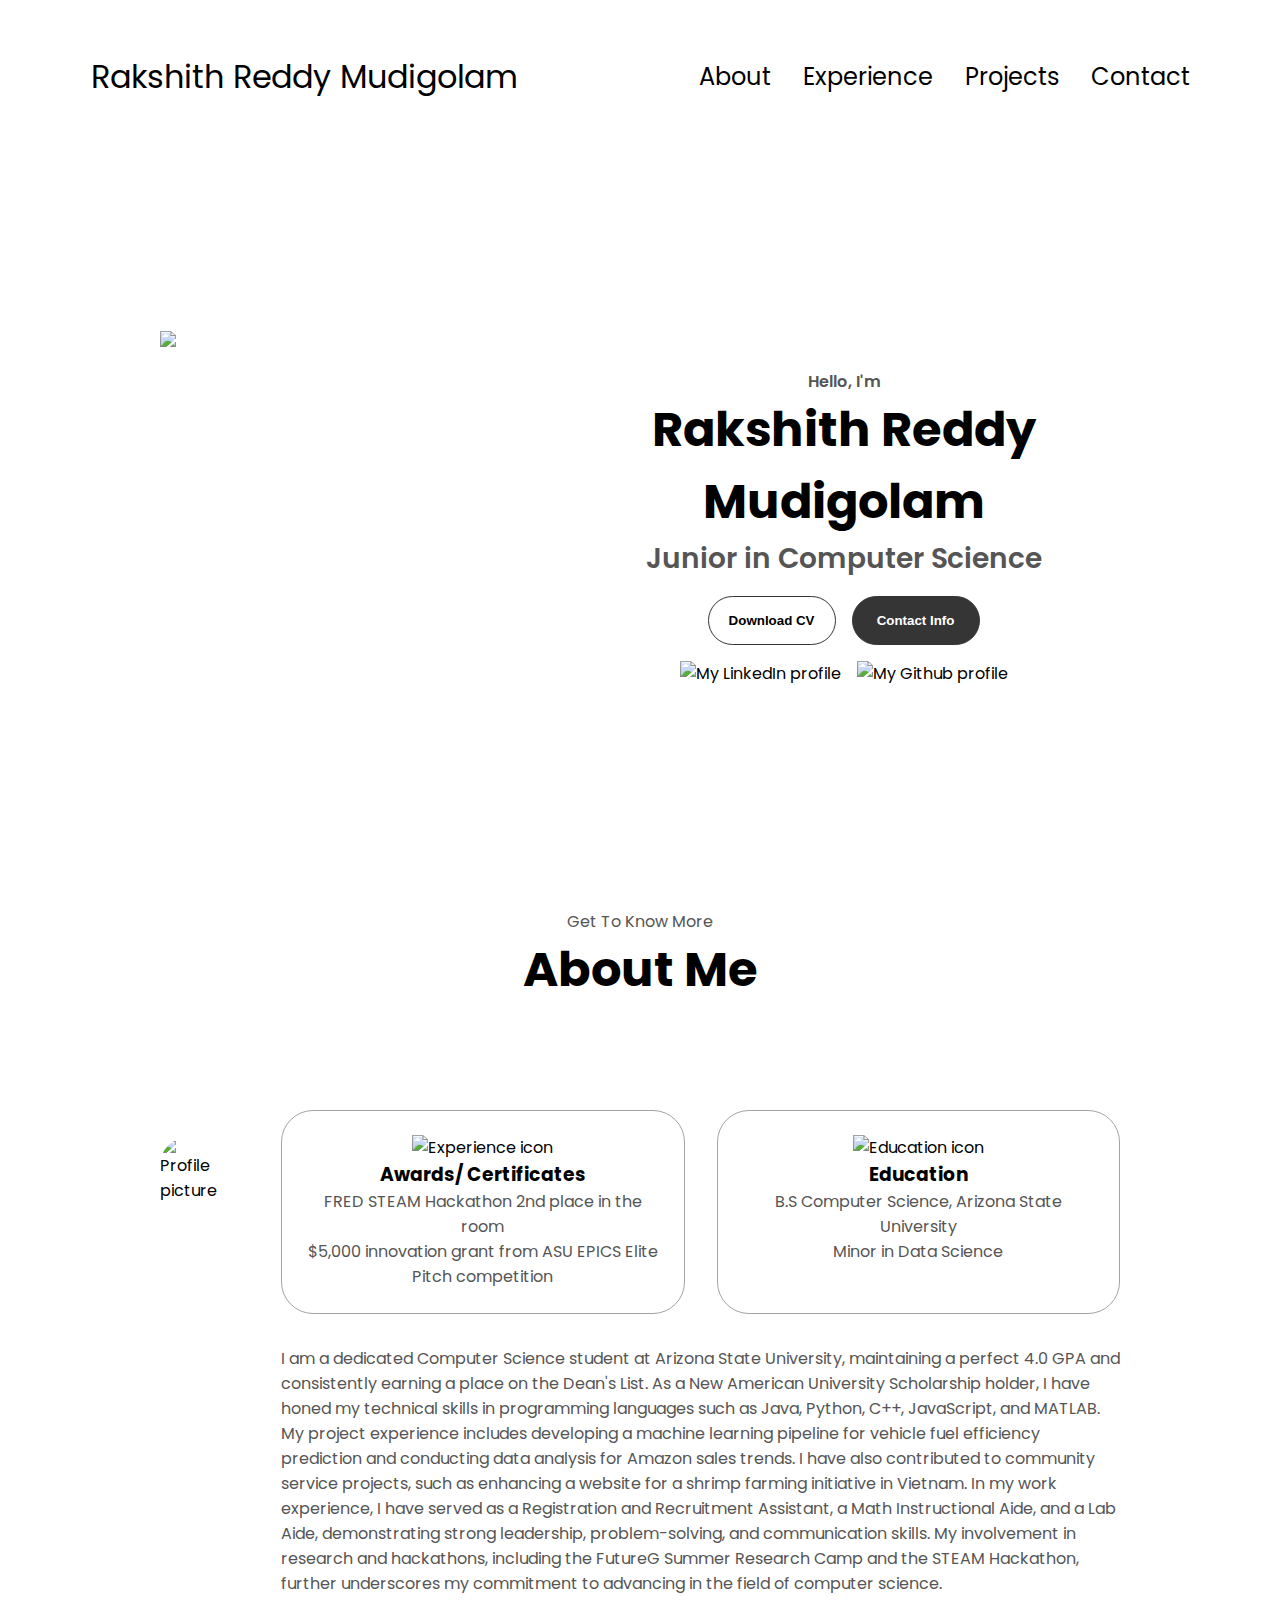
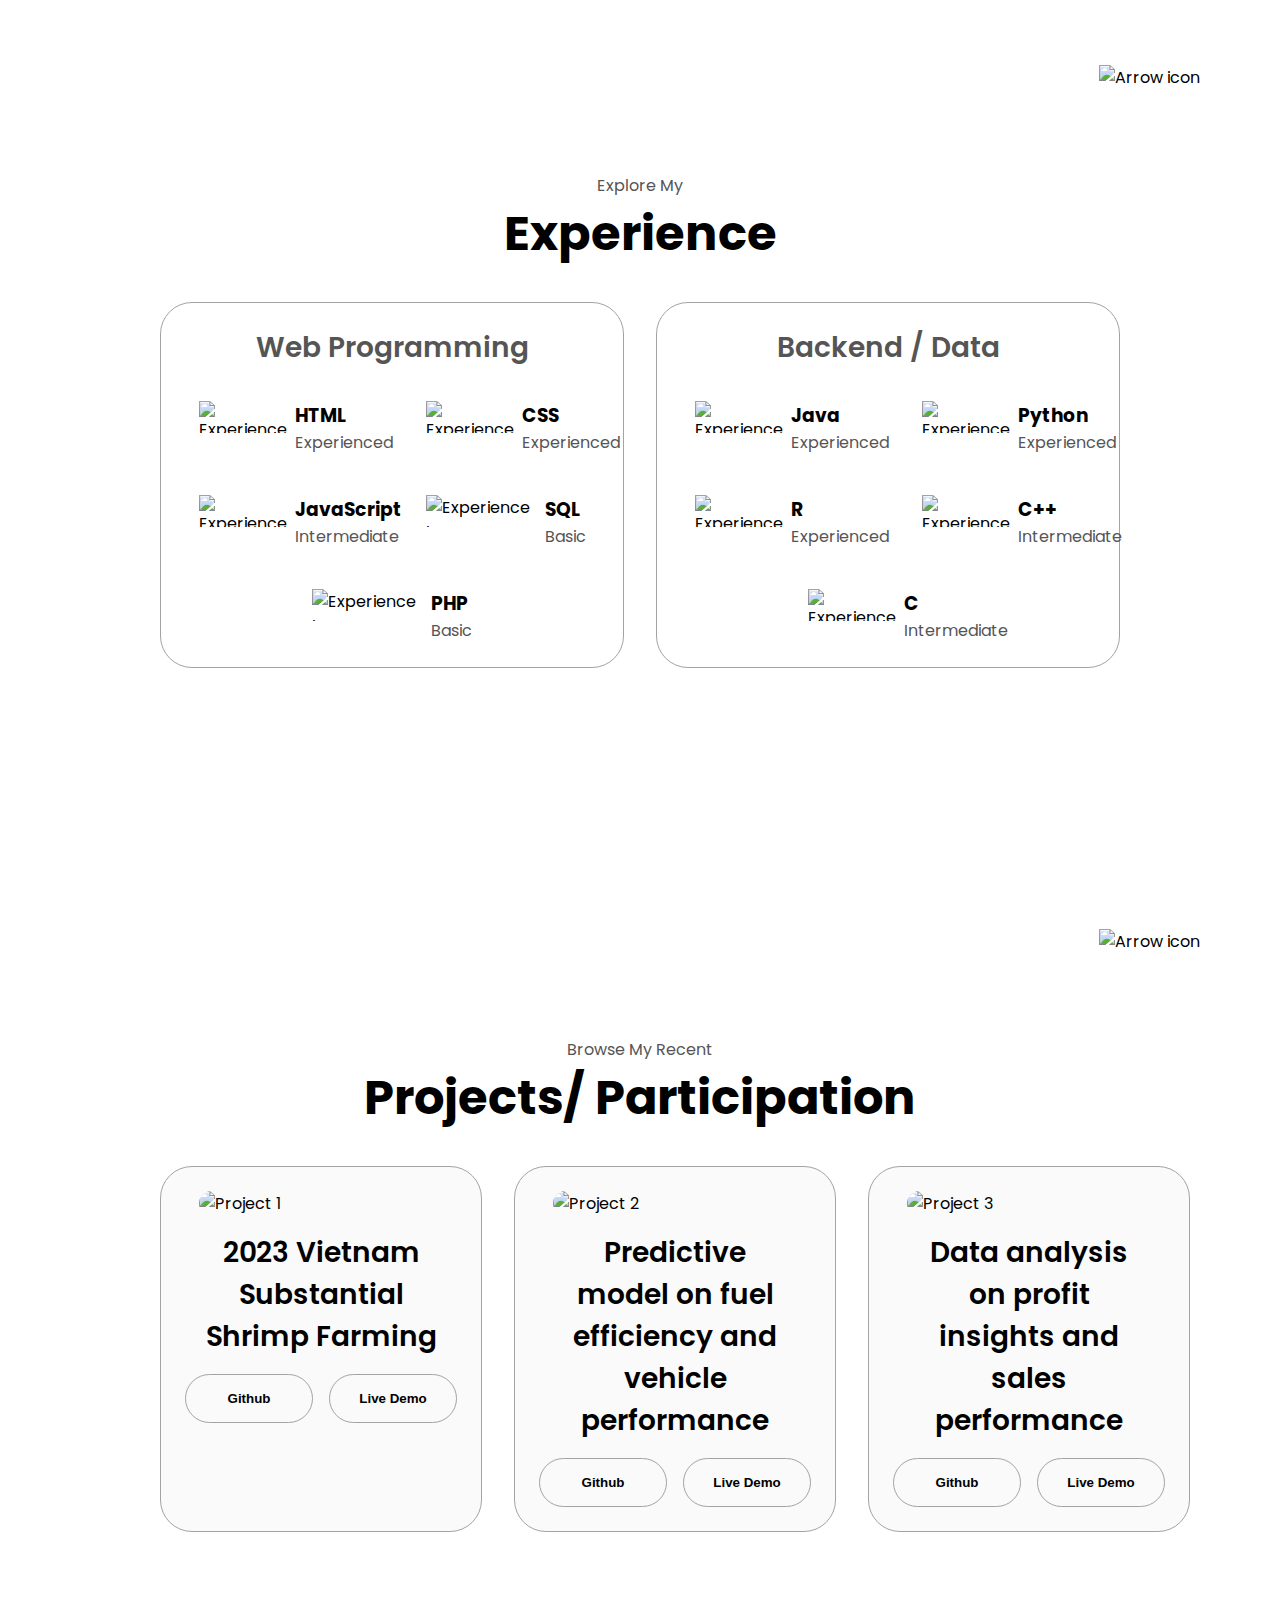
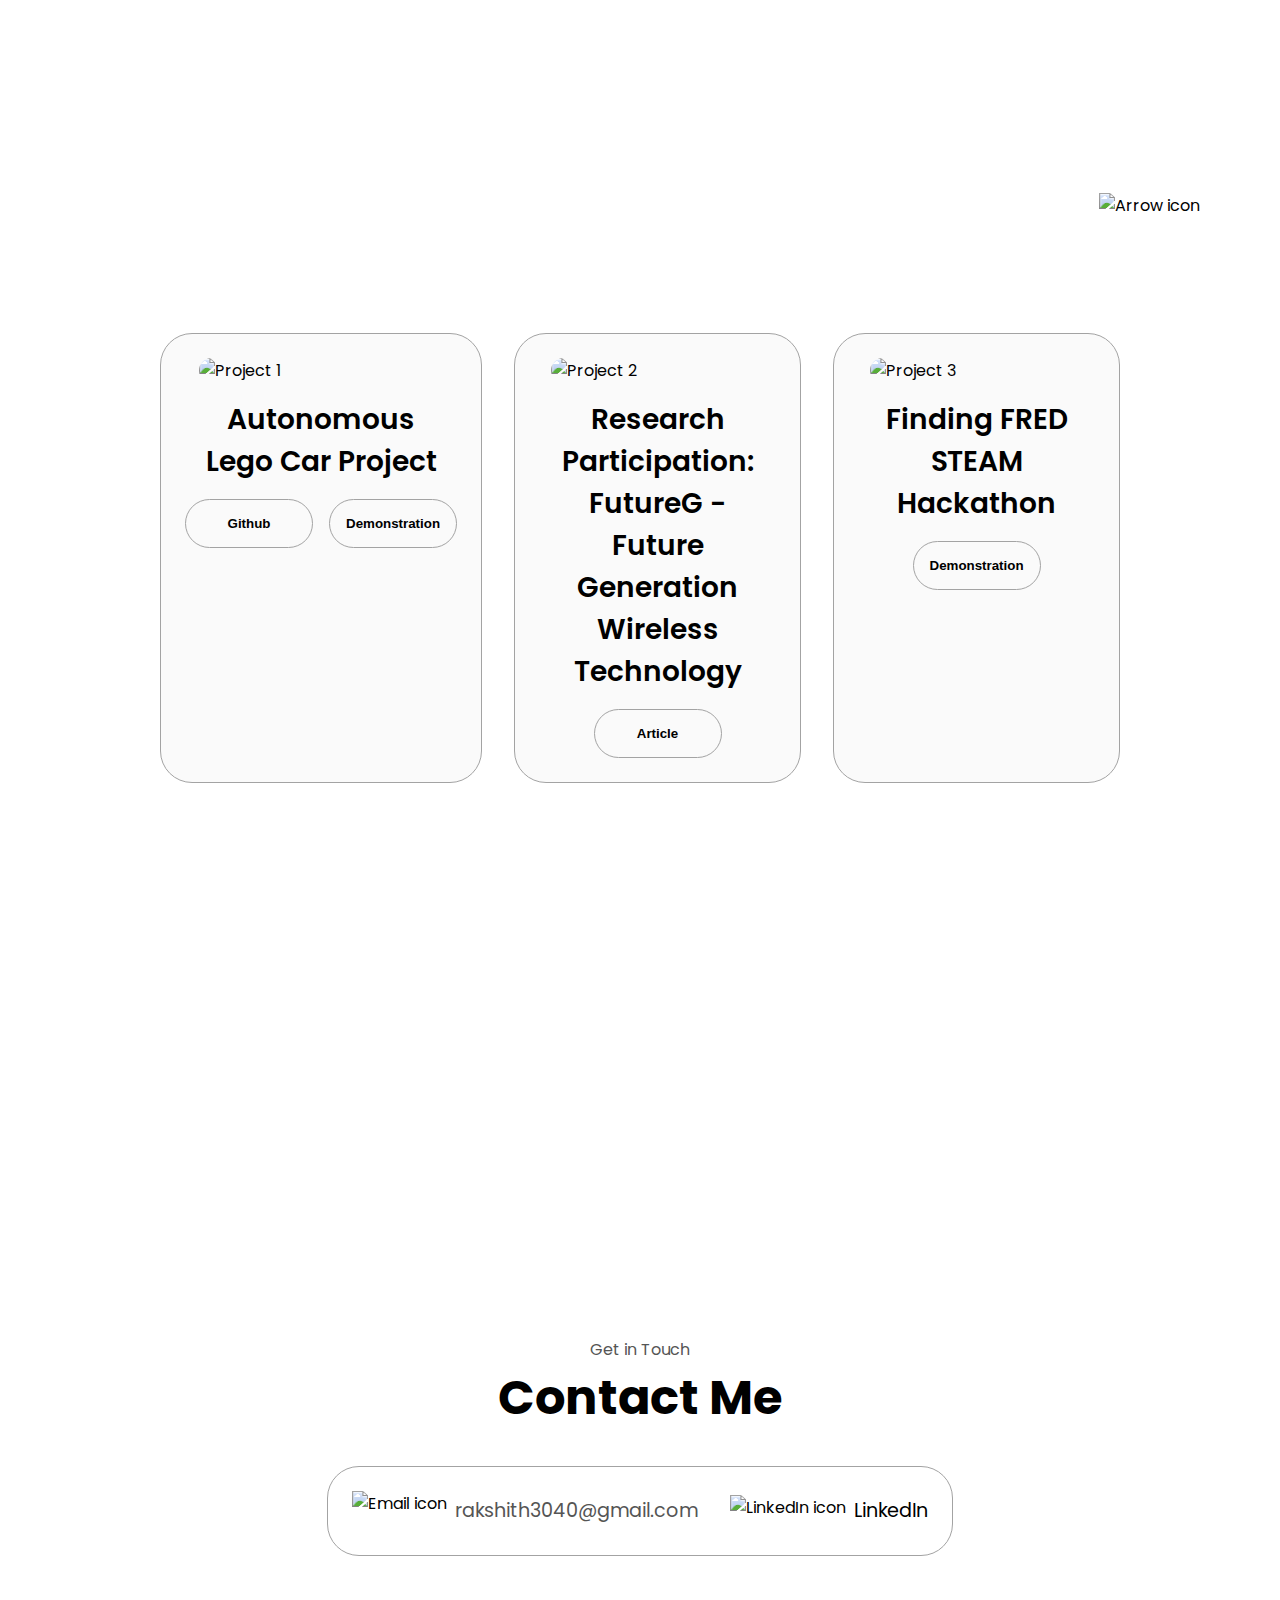
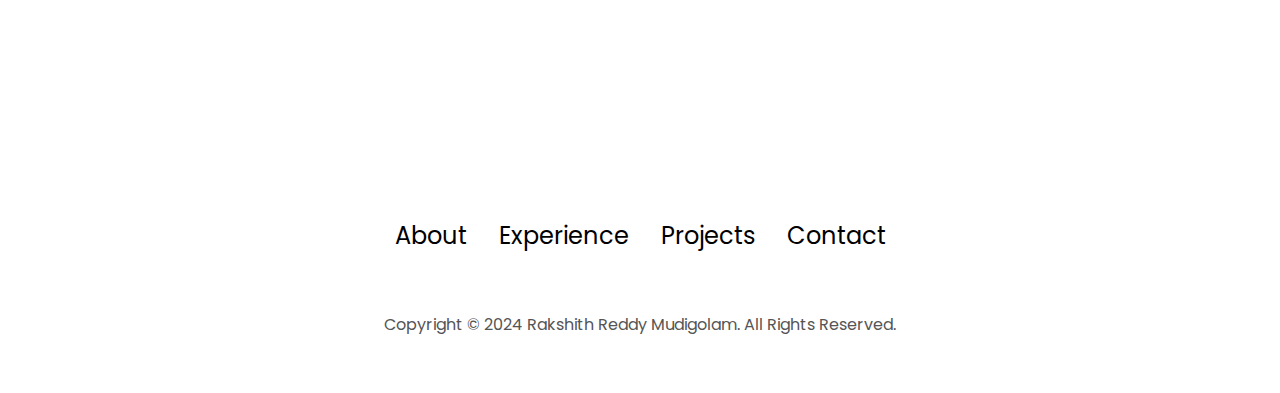
==== index.html @ f4ebd8b6 "in the room" ====
<!DOCTYPE html>
<html lang="en">
  <head>
    <meta charset="UTF-8" />
    <link rel="shortcut icon" type="x-icon" href="./assets/r3.webp">
    <meta http-equiv="X-UA-Compatible" content="IE=edge" />
    <meta name="viewport" content="width=device-width, initial-scale=1.0" />
    <title>I'm Rakshith</title>
    <link rel="stylesheet" href="style.css" />
    <link rel="stylesheet" href="mediaqueries.css" />
  </head>
  <body>
    <nav id="desktop-nav">
      <div class="logo">Rakshith Reddy Mudigolam</div>
      <div>
        <ul class="nav-links">
          <li><a href="#about">About</a></li>
          <li><a href="#experience">Experience</a></li>
          <li><a href="#projects">Projects</a></li>
          <li><a href="#contact">Contact</a></li>
        </ul>
      </div>
    </nav>
    <nav id="hamburger-nav">
      <div class="logo">Rakshith Reddy Mudigolam</div>
      <div class="hamburger-menu">
        <div class="hamburger-icon" onclick="toggleMenu()">
          <span></span>
          <span></span>
          <span></span>
        </div>
        <div class="menu-links">
          <li><a href="#about" onclick="toggleMenu()">About</a></li>
          <li><a href="#experience" onclick="toggleMenu()">Experience</a></li>
          <li><a href="#projects" onclick="toggleMenu()">Projects</a></li>
          <li><a href="#contact" onclick="toggleMenu()">Contact</a></li>
        </div>
      </div>
    </nav>
    <section id="profile">
      <div class="section__pic-container">
        <img src="./assets/p1.png"/>
      </div>
      <div class="section__text">
        <p class="section__text__p1">Hello, I'm</p>
        <h1 class="title">Rakshith Reddy Mudigolam</h1>
        <p class="section__text__p2">Junior in Computer Science</p>
        <div class="btn-container">
          <button
            class="btn btn-color-2"
            onclick="window.open('./assets/resume.pdf')"
          >
            Download CV
          </button>
          <button class="btn btn-color-1" onclick="location.href='./#contact'">
            Contact Info
          </button>
        </div>
        <div id="socials-container">
          <img
            src="./assets/linkedin.png"
            alt="My LinkedIn profile"
            class="icon"
            onclick="window.open('https://www.linkedin.com/in/reddy3/')"
          />
          <img
            src="./assets/github.png"
            alt="My Github profile"
            class="icon"
            onclick="window.open('https://github.com/rakshith0304')"
          />
        </div>
      </div>
    </section>
    <section id="about">
      <p class="section__text__p1">Get To Know More</p>
      <h1 class="title">About Me</h1>
      <div class="section-container">
        <div class="section__pic-container">
          <img
            src="./assets/image.jpg"
            alt="Profile picture"
            class="about-pic"
          />
        </div>
        <div class="about-details-container">
          <div class="about-containers">
            <div class="details-container">
              <img
                src="./assets/experience.png"
                alt="Experience icon"
                class="icon"
              />
              <h3>Awards/ Certificates</h3>
              <p>FRED STEAM Hackathon 2nd place in the room <br />$5,000 innovation grant from ASU EPICS Elite Pitch competition</p>
            </div>
            <div class="details-container">
              <img
                src="./assets/education.png"
                alt="Education icon"
                class="icon"
              />
              <h3>Education</h3>
              <p>B.S Computer Science, Arizona State University<br />Minor in Data Science</p>
            </div>
          </div>
          <div class="text-container">
            <p>
              I am a dedicated Computer Science student at Arizona State University, maintaining a perfect 4.0 GPA and consistently earning a place on the Dean's List. As a New American University Scholarship holder, I have honed my technical skills in programming languages such as Java, Python, C++, JavaScript, and MATLAB. My project experience includes developing a machine learning pipeline for vehicle fuel efficiency prediction and conducting data analysis for Amazon sales trends. I have also contributed to community service projects, such as enhancing a website for a shrimp farming initiative in Vietnam. In my work experience, I have served as a Registration and Recruitment Assistant, a Math Instructional Aide, and a Lab Aide, demonstrating strong leadership, problem-solving, and communication skills. My involvement in research and hackathons, including the FutureG Summer Research Camp and the STEAM Hackathon, further underscores my commitment to advancing in the field of computer science.
            </p>
          </div>
        </div>
      </div>
      <img
        src="./assets/arrow.png"
        alt="Arrow icon"
        class="icon arrow"
        onclick="location.href='./#experience'"
      />
    </section>
    <section id="experience">
      <p class="section__text__p1">Explore My</p>
      <h1 class="title">Experience</h1>
      <div class="experience-details-container">
        <div class="about-containers">
          <div class="details-container">
            <h2 class="experience-sub-title">Web Programming</h2>
            <div class="article-container">
              <article>
                <img
                  src="./assets/checkmark.png"
                  alt="Experience icon"
                  class="icon"
                />
                <div>
                  <h3>HTML</h3>
                  <p>Experienced</p>
                </div>
              </article>
              <article>
                <img
                  src="./assets/checkmark.png"
                  alt="Experience icon"
                  class="icon"
                />
                <div>
                  <h3>CSS</h3>
                  <p>Experienced</p>
                </div>
              </article>
              <article>
                <img
                  src="./assets/checkmark.png"
                  alt="Experience icon"
                  class="icon"
                />
                <div>
                  <h3>JavaScript</h3>
                  <p>Intermediate</p>
                </div>
              </article>
              <article>
                <img
                  src="./assets/checkmark.png"
                  alt="Experience icon"
                  class="icon"
                />
                <div>
                  <h3>SQL</h3>
                  <p>Basic</p>
                </div>
              </article>
              <article>
                <img
                  src="./assets/checkmark.png"
                  alt="Experience icon"
                  class="icon"
                />
                <div>
                  <h3>PHP</h3>
                  <p>Basic</p>
                </div>
              </article>
              
            </div>
          </div>
          <div class="details-container">
            <h2 class="experience-sub-title">Backend / Data</h2>
            <div class="article-container">
              <article>
                <img
                  src="./assets/checkmark.png"
                  alt="Experience icon"
                  class="icon"
                />
                <div>
                  <h3>Java</h3>
                  <p>Experienced</p>
                </div>
              </article>
              <article>
                <img
                  src="./assets/checkmark.png"
                  alt="Experience icon"
                  class="icon"
                />
                <div>
                  <h3>Python</h3>
                  <p>Experienced</p>
                </div>
              </article>
              <article>
                <img
                  src="./assets/checkmark.png"
                  alt="Experience icon"
                  class="icon"
                />
                <div>
                  <h3>R</h3>
                  <p>Experienced</p>
                </div>
              </article>
              <article>
                <img
                  src="./assets/checkmark.png"
                  alt="Experience icon"
                  class="icon"
                />
                <div>
                  <h3>C++</h3>
                  <p>Intermediate</p>
                </div>
              </article>
              <article>
                <img
                  src="./assets/checkmark.png"
                  alt="Experience icon"
                  class="icon"
                />
                <div>
                  <h3>C</h3>
                  <p>Intermediate</p>
                </div>
              </article>
              
              
            </div>
          </div>
        </div>
      </div>
      <img
        src="./assets/arrow.png"
        alt="Arrow icon"
        class="icon arrow"
        onclick="location.href='./#projects'"
      />
    </section>
    <section id="projects">
      <p class="section__text__p1">Browse My Recent</p>
      <h1 class="title">Projects/ Participation</h1>
      <div class="experience-details-container">
        <div class="about-containers">
          <div class="details-container color-container">
            <div class="article-container">
              <img
                src="./assets/shrimp.jpg"
                alt="Project 1"
                class="project-img"
              />
            </div>
            <h2 class="experience-sub-title project-title">2023 Vietnam Substantial Shrimp Farming</h2>
            <div class="btn-container">
              <button
                class="btn btn-color-2 project-btn"
                onclick="window.open('https://github.com/rakshith0304/Shrimp-Farming-Team-2023')"
              >
                Github
              </button>
              <button
                class="btn btn-color-2 project-btn"
                onclick="window.open('https://asu-vietnam-shrimp-farming-epics-.glitch.me/')"
              >
                Live Demo
              </button>
            </div>
          </div>
          <div class="details-container color-container">
            <div class="article-container">
              <img
                src="./assets/dat2.png"
                alt="Project 2"
                class="project-img"
              />
            </div>
            <h2 class="experience-sub-title project-title">Predictive model on fuel efficiency and vehicle performance</h2>
            <div class="btn-container">
              <button
                class="btn btn-color-2 project-btn"
                onclick="window.open('https://github.com/rakshith0304/predictive-model-on-fuel_efficiency_and_vehicle_performance')"
              >
                Github
              </button>
              <button
                class="btn btn-color-2 project-btn"
                onclick="window.open('./assets/datp2.pdf')"
              >
                Live Demo
              </button>
            </div>
          </div>
          <div class="details-container color-container">
            <div class="article-container">
              <img
                src="./assets/dat1.png"
                alt="Project 3"
                class="project-img"
              />
            </div>
            <h2 class="experience-sub-title project-title">Data analysis on profit insights and sales performance</h2>
            <div class="btn-container">
              <button
                class="btn btn-color-2 project-btn"
                onclick="window.open('https://github.com/rakshith0304/Data-analysis-on-profit_insights_and_sales_performance')"
              >
                Github
              </button>
              <button
                class="btn btn-color-2 project-btn"
                onclick="window.open('./assets/datp1.html')"
              >
                Live Demo
              </button>
            </div>
          </div>
        </div>
      </div>
      <img
        src="./assets/arrow.png"
        alt="Arrow icon"
        class="icon arrow"
        
      />
    </section>
    <section id="projects">
      
      <div class="experience-details-container">
        <div class="about-containers">
          <div class="details-container color-container">
            <div class="article-container">
              <img
                src="./assets/our robi.png"
                alt="Project 1"
                class="project-img"
              />
            </div>
            <h2 class="experience-sub-title project-title">Autonomous Lego Car Project</h2>
            <div class="btn-container">
              <button
                class="btn btn-color-2 project-btn"
                onclick="window.open('https://github.com/rakshith0304/Autonomous-Lego-Car-Project')"
              >
                Github
              </button>
              <button
                class="btn btn-color-2 project-btn"
                onclick="window.open('https://www.youtube.com/watch?v=BWAP3AxwybM&ab_channel=TulluruMukesh')"
              >
                Demonstration
              </button>
            </div>
          </div>
          <div class="details-container color-container">
            <div class="article-container">
              <img
                src="./assets/May-10-1-1920x1080-1.jpg"
                alt="Project 2"
                class="project-img"
              />
            </div>
            <h2 class="experience-sub-title project-title">Research Participation: FutureG - Future Generation Wireless Technology
            </h2>
            <div class="btn-container">
              <button
                class="btn btn-color-2 project-btn"
                onclick="window.open('https://fullcircle.asu.edu/students/educating-future-technology-engineers/')"
              >
                Article
              </button>
            </div>
          </div>
          <div class="details-container color-container">
            <div class="article-container">
              <img
                src="./assets/hack1.jpg"
                alt="Project 3"
                class="project-img"
              />
            </div>
            <h2 class="experience-sub-title project-title">Finding FRED STEAM Hackathon
            </h2>
            <div class="btn-container">
              <button
                class="btn btn-color-2 project-btn"
                onclick="window.open('https://drive.google.com/file/d/1Ia5OGGr8sz1V3ZYsfkhhI1_s8VN_OOn9/view')"
              >
              Demonstration
              </button>
            </div>
          </div>
        </div>
      </div>
      
    </section>
    <section id="contact">
      <p class="section__text__p1">Get in Touch</p>
      <h1 class="title">Contact Me</h1>
      <div class="contact-info-upper-container">
        <div class="contact-info-container">
          <img
            src="./assets/email.png"
            alt="Email icon"
            class="icon contact-icon email-icon"
          />
          <p>rakshith3040@gmail.com</p>
        </div>
        <div class="contact-info-container">
          <img
            src="./assets/linkedin.png"
            alt="LinkedIn icon"
            class="icon contact-icon"
          />
          <p><a onclick="window.open('https://www.linkedin.com/in/reddy3/')">LinkedIn</a></p>
        </div>
      </div>
    </section>
    <footer>
      <nav>
        <div class="nav-links-container">
          <ul class="nav-links">
            <li><a href="#about">About</a></li>
            <li><a href="#experience">Experience</a></li>
            <li><a href="#projects">Projects</a></li>
            <li><a href="#contact">Contact</a></li>
          </ul>
        </div>
      </nav>
      <p>Copyright &#169; 2024 Rakshith Reddy Mudigolam. All Rights Reserved.</p>
    </footer>
    <script src="script.js"></script>
  </body>
</html>
---- style.css ----
/* GENERAL */

@import url("https://fonts.googleapis.com/css2?family=Poppins:wght@300;400;500;600&display=swap");

* {
  margin: 0;
  padding: 0;
}

body {
  font-family: "Poppins", sans-serif;
}

html {
  scroll-behavior: smooth;
}

p {
  color: rgb(85, 85, 85);
}

/* TRANSITION */

a,
.btn {
  transition: all 300ms ease;
}

/* DESKTOP NAV */

nav,
.nav-links {
  display: flex;
}

nav {
  justify-content: space-around;
  align-items: center;
  height: 17vh;
}

.nav-links {
  gap: 2rem;
  list-style: none;
  font-size: 1.5rem;
}

a {
  color: black;
  text-decoration: none;
  text-decoration-color: white;
}

a:hover {
  color: grey;
  text-decoration: underline;
  text-underline-offset: 1rem;
  text-decoration-color: rgb(181, 181, 181);
}

.logo {
  font-size: 2rem;
}

.logo:hover {
  cursor: default;
}

/* HAMBURGER MENU */

#hamburger-nav {
  display: none;
}

.hamburger-menu {
  position: relative;
  display: inline-block;
}

.hamburger-icon {
  display: flex;
  flex-direction: column;
  justify-content: space-between;
  height: 24px;
  width: 30px;
  cursor: pointer;
}

.hamburger-icon span {
  width: 100%;
  height: 2px;
  background-color: black;
  transition: all 0.3 ease-in-out;
}

.menu-links {
  position: absolute;
  top: 100%;
  right: 0;
  background-color: white;
  width: fit-content;
  max-height: 0;
  overflow: hidden;
  transition: all 0.3 ease-in-out;
}

.menu-links a {
  display: block;
  padding: 10px;
  text-align: center;
  font-size: 1.5rem;
  color: black;
  text-decoration: none;
  transition: all 0.3 ease-in-out;
}

.menu-links li {
  list-style: none;
}

.menu-links.open {
  max-height: 300px;
}

.hamburger-icon.open span:first-child {
  transform: rotate(45deg) translate(10px, 5px);
}

.hamburger-icon.open span:nth-child(2) {
  opacity: 0;
}

.hamburger-icon.open span:last-child {
  transform: rotate(-45deg) translate(10px, -5px);
}

.hamburger-icon span:first-child {
  transform: none;
}

.hamburger-icon span:first-child {
  opacity: 1;
}

.hamburger-icon span:first-child {
  transform: none;
}

/* SECTIONS */

section {
  padding-top: 4vh;
  height: 96vh;
  margin: 0 10rem;
  box-sizing: border-box;
  min-height: fit-content;
}

.section-container {
  display: flex;
}

/* PROFILE SECTION */

#profile {
  display: flex;
  justify-content: center;
  gap: 5rem;
  height: 80vh;
}

.section__pic-container {
  display: flex;
  height: 400px;
  width: 400px;
  margin: auto 0;
}

.section__text {
  align-self: center;
  text-align: center;
}

.section__text p {
  font-weight: 600;
}

.section__text__p1 {
  text-align: center;
}

.section__text__p2 {
  font-size: 1.75rem;
  margin-bottom: 1rem;
}

.title {
  font-size: 3rem;
  text-align: center;
}

#socials-container {
  display: flex;
  justify-content: center;
  margin-top: 1rem;
  gap: 1rem;
}

/* ICONS */

.icon {
  cursor: pointer;
  height: 2rem;
}

/* BUTTONS */

.btn-container {
  display: flex;
  justify-content: center;
  gap: 1rem;
}

.btn {
  font-weight: 600;
  transition: all 300ms ease;
  padding: 1rem;
  width: 8rem;
  border-radius: 2rem;
}

.btn-color-1,
.btn-color-2 {
  border: rgb(53, 53, 53) 0.1rem solid;
}

.btn-color-1:hover,
.btn-color-2:hover {
  cursor: pointer;
}

.btn-color-1,
.btn-color-2:hover {
  background: rgb(53, 53, 53);
  color: white;
}

.btn-color-1:hover {
  background: rgb(0, 0, 0);
}

.btn-color-2 {
  background: none;
}

.btn-color-2:hover {
  border: rgb(255, 255, 255) 0.1rem solid;
}

.btn-container {
  gap: 1rem;
}

/* ABOUT SECTION */

#about {
  position: relative;
}

.about-containers {
  gap: 2rem;
  margin-bottom: 2rem;
  margin-top: 2rem;
}

.about-details-container {
  justify-content: center;
  flex-direction: column;
}

.about-containers,
.about-details-container {
  display: flex;
}

.about-pic {
  border-radius: 2rem;
}

.arrow {
  position: absolute;
  right: -5rem;
  bottom: 2.5rem;
}

.details-container {
  padding: 1.5rem;
  flex: 1;
  background: white;
  border-radius: 2rem;
  border: rgb(53, 53, 53) 0.1rem solid;
  border-color: rgb(163, 163, 163);
  text-align: center;
}

.section-container {
  gap: 4rem;
  height: 80%;
}

.section__pic-container {
  height: 400px;
  width: 400px;
  margin: auto 0;
}

/* EXPERIENCE SECTION */

#experience {
  position: relative;
}

.experience-sub-title {
  color: rgb(85, 85, 85);
  font-weight: 600;
  font-size: 1.75rem;
  margin-bottom: 2rem;
}

.experience-details-container {
  display: flex;
  justify-content: center;
  flex-direction: column;
}

.article-container {
  display: flex;
  text-align: initial;
  flex-wrap: wrap;
  flex-direction: row;
  gap: 2.5rem;
  justify-content: space-around;
}

article {
  display: flex;
  width: 10rem;
  justify-content: space-around;
  gap: 0.5rem;
}

article .icon {
  cursor: default;
}

/* PROJECTS SECTION */

#projects {
  position: relative;
}

.color-container {
  border-color: rgb(163, 163, 163);
  background: rgb(250, 250, 250);
}

.project-img {
  border-radius: 2rem;
  width: 90%;
  height: 90%;
}

.project-title {
  margin: 1rem;
  color: black;
}

.project-btn {
  color: black;
  border-color: rgb(163, 163, 163);
}

/* CONTACT */

#contact {
  display: flex;
  justify-content: center;
  flex-direction: column;
  height: 70vh;
}

.contact-info-upper-container {
  display: flex;
  justify-content: center;
  border-radius: 2rem;
  border: rgb(53, 53, 53) 0.1rem solid;
  border-color: rgb(163, 163, 163);
  background: (250, 250, 250);
  margin: 2rem auto;
  padding: 0.5rem;
  cursor: default;

}

.contact-info-container {
  display: flex;
  align-items: center;
  justify-content: center;
  gap: 0.5rem;
  margin: 1rem;
  cursor: default;

}

.contact-info-container p {
  font-size: larger;
}

.contact-icon {
  cursor: default;
}

.email-icon {
  height: 2.5rem;
}

/* FOOTER SECTION */

footer {
  height: 26vh;
  margin: 0 1rem;
}

footer p {
  text-align: center;
}
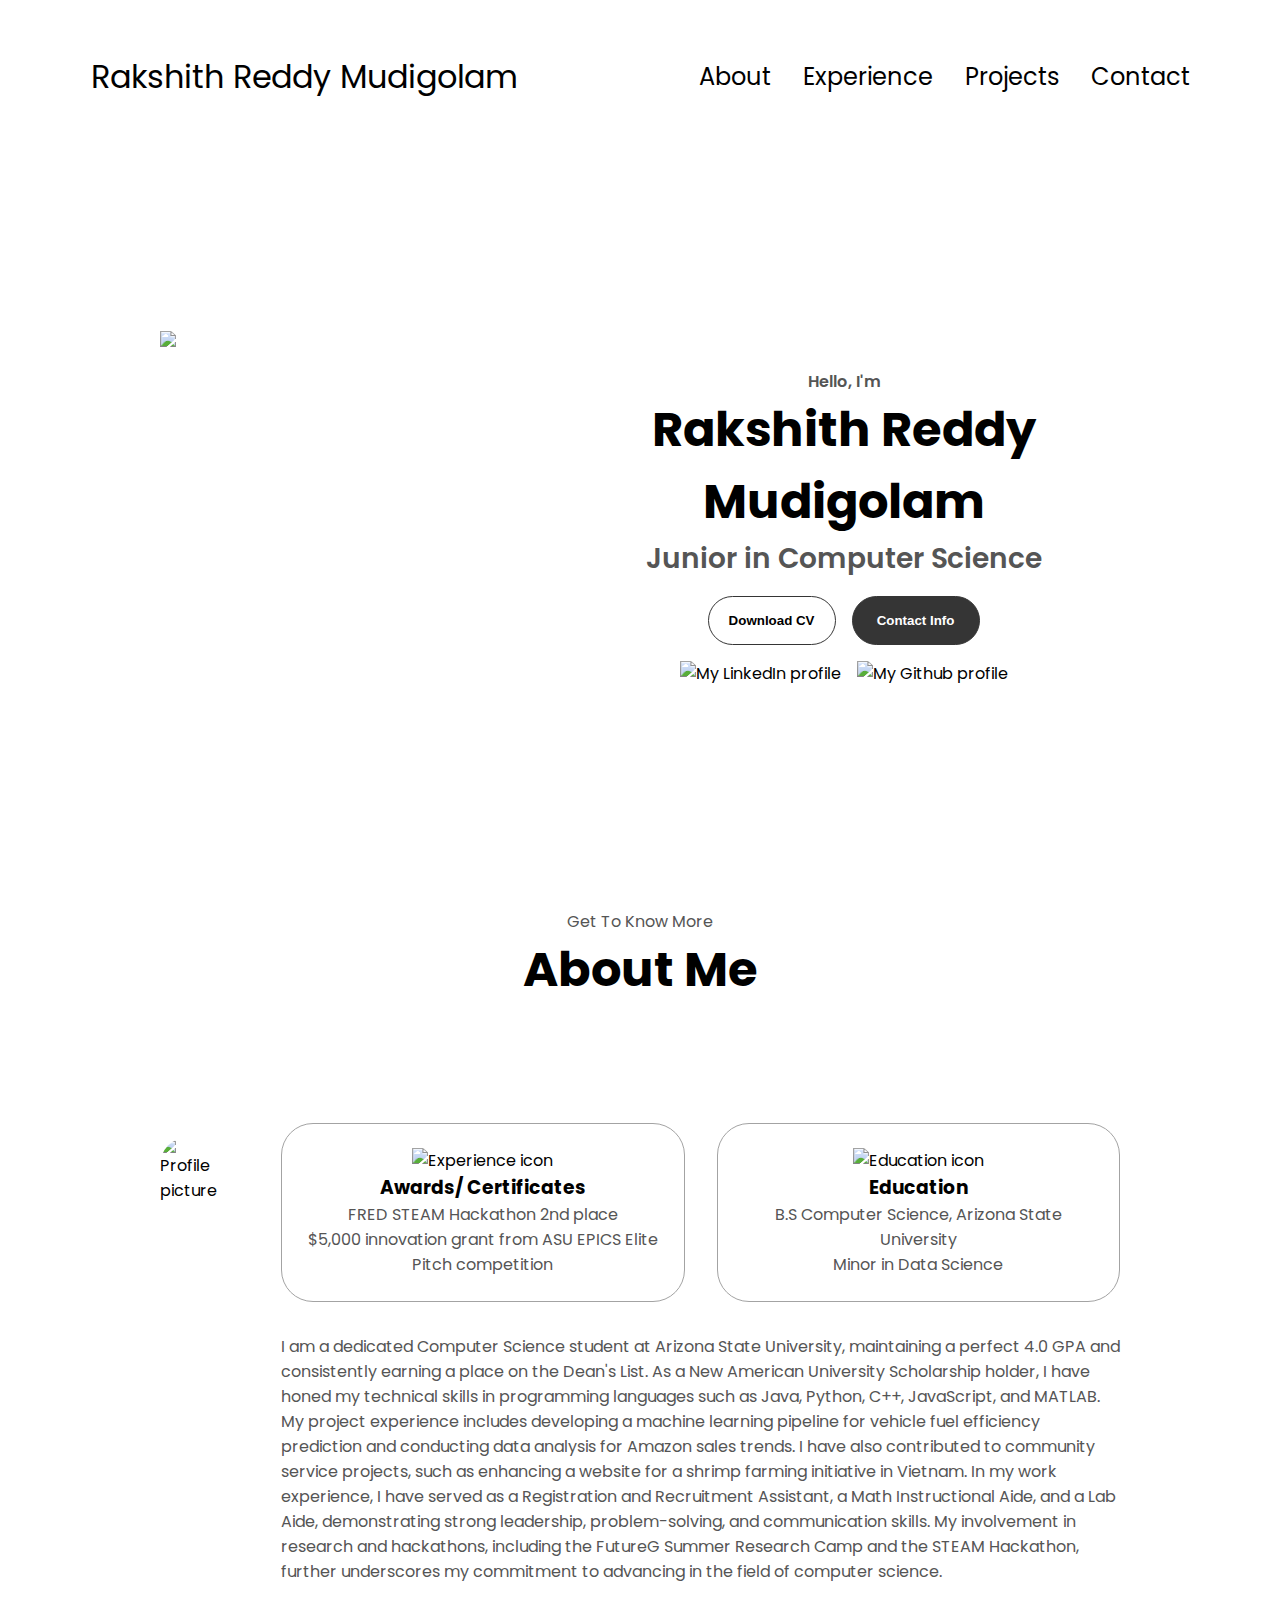
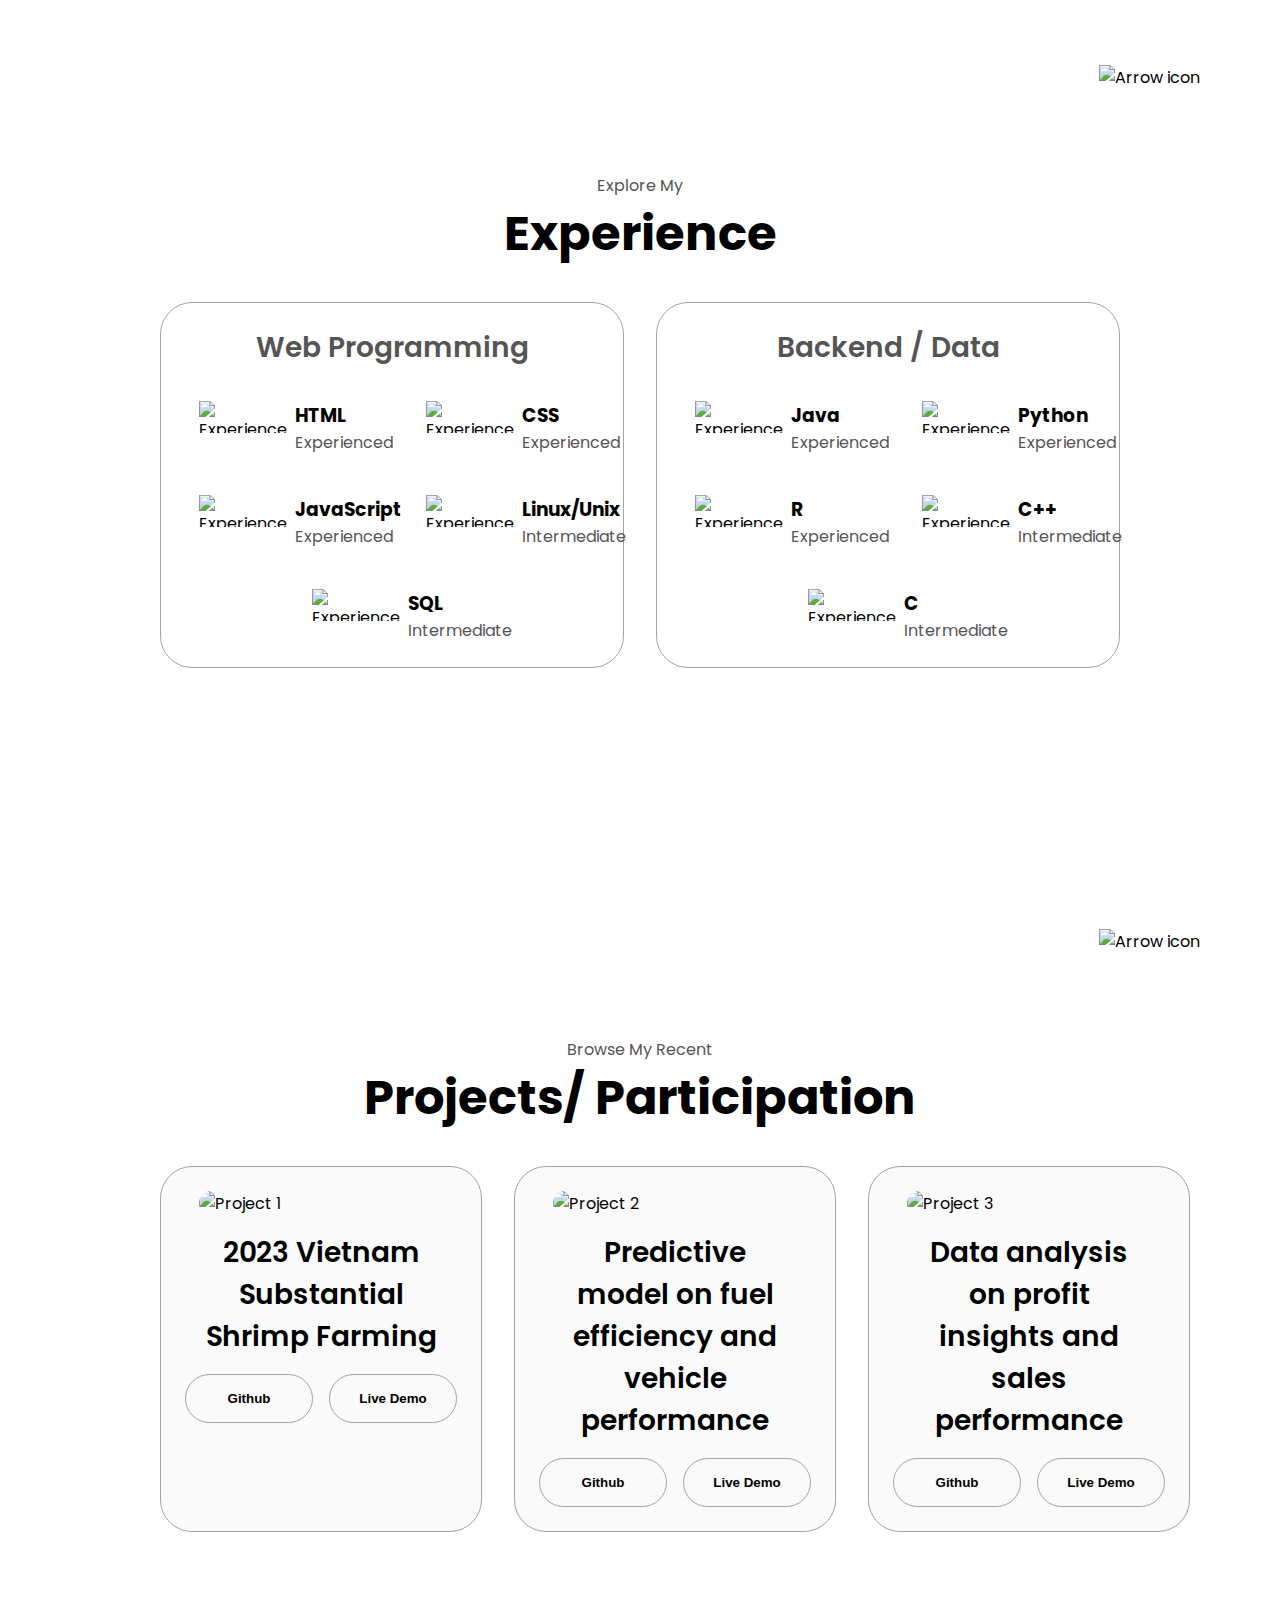
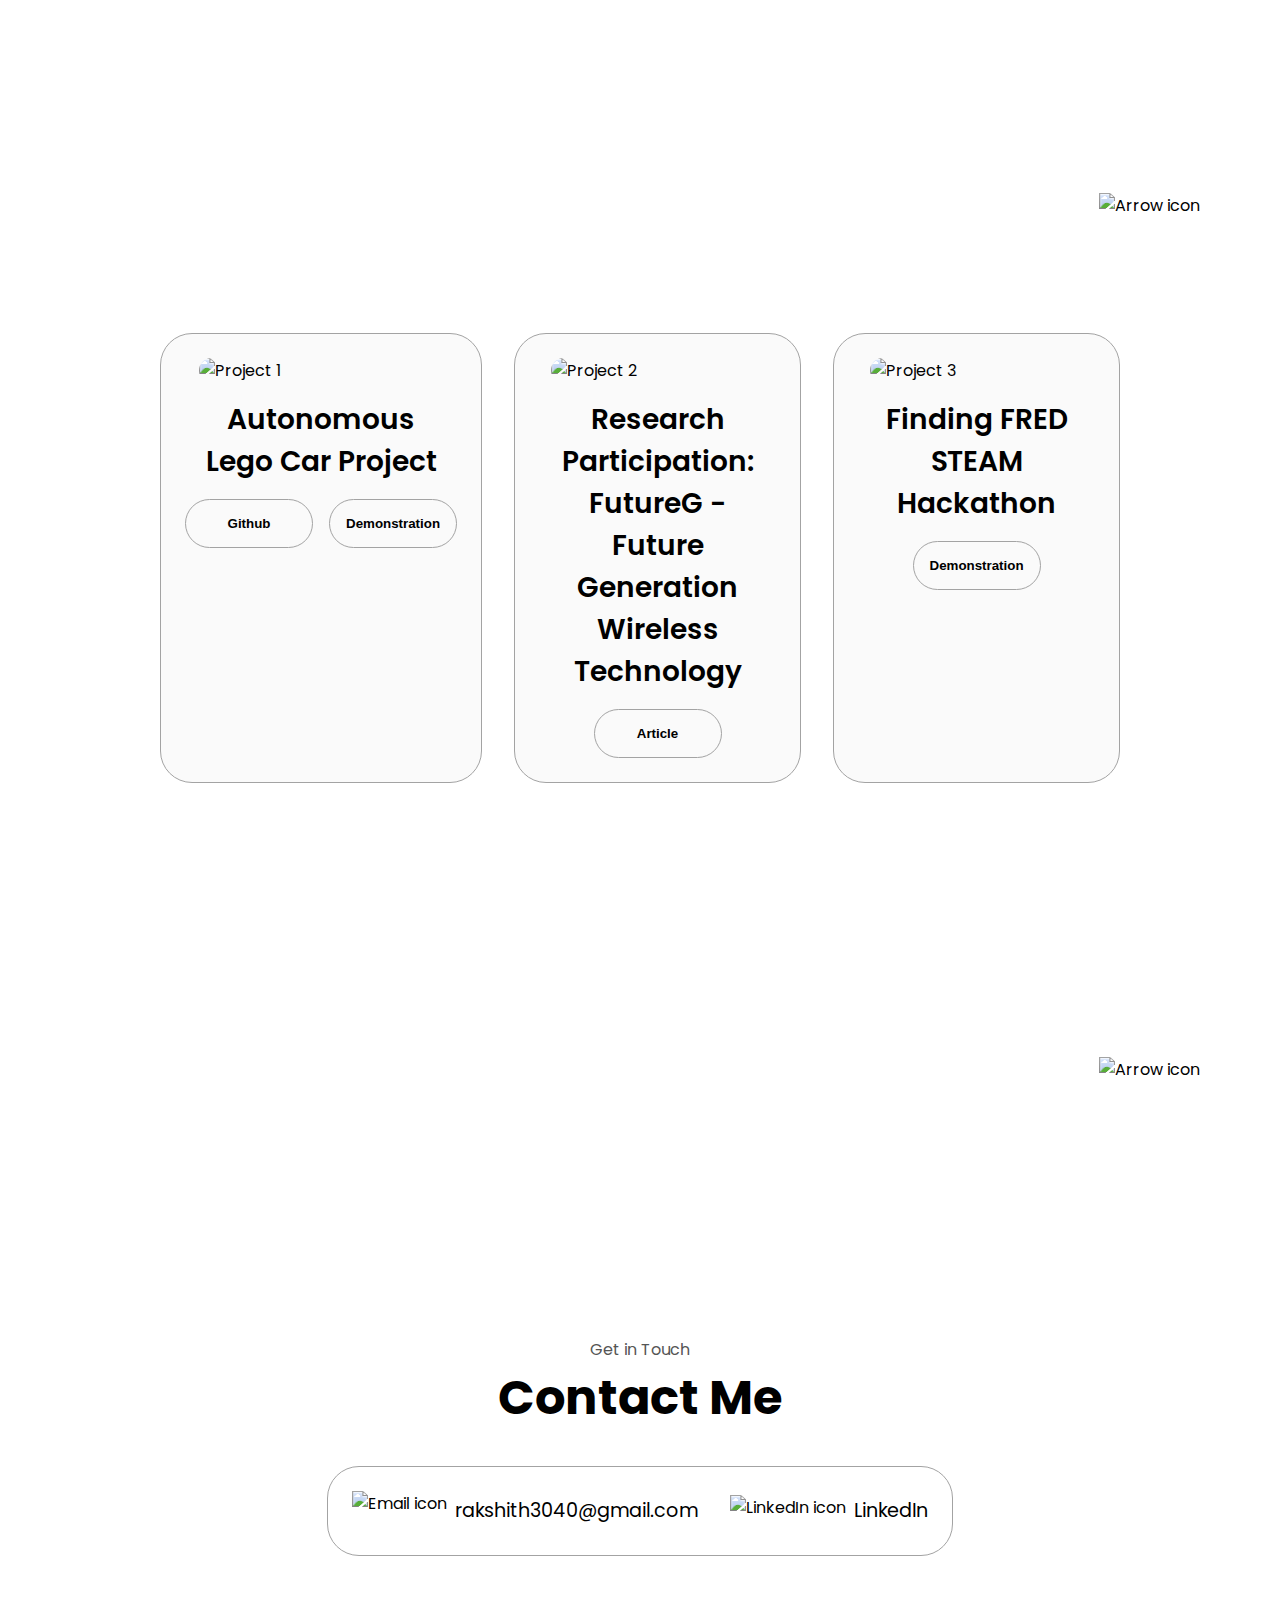
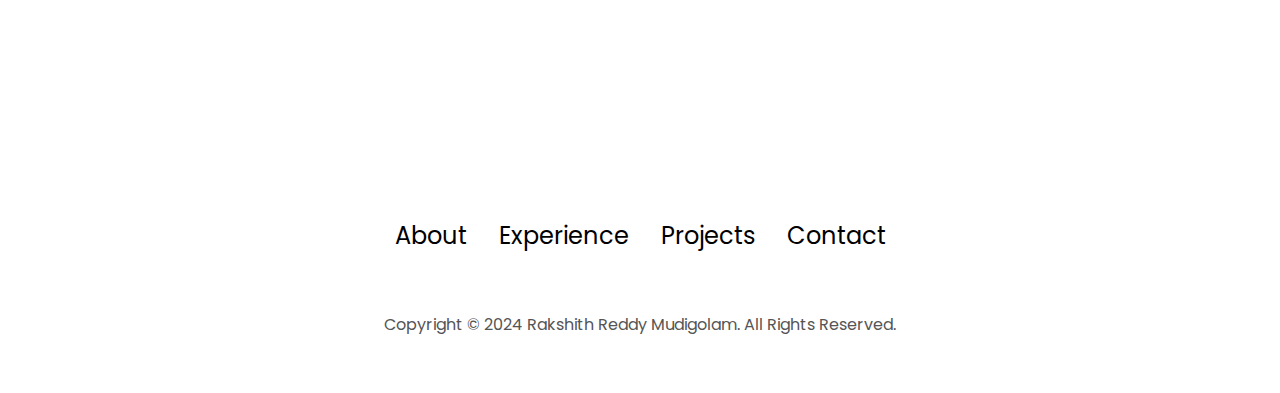
==== commit e047d91a: "updated skills" ====
--- a/index.html
+++ b/index.html
@@ -92,7 +92,7 @@
                 class="icon"
               />
               <h3>Awards/ Certificates</h3>
-              <p>FRED STEAM Hackathon 2nd place in the room <br />$5,000 innovation grant from ASU EPICS Elite Pitch competition</p>
+              <p>FRED STEAM Hackathon 2nd place <br />$5,000 innovation grant from ASU EPICS Elite Pitch competition</p>
             </div>
             <div class="details-container">
               <img
@@ -156,6 +156,17 @@
                 />
                 <div>
                   <h3>JavaScript</h3>
+                  <p>Experienced</p>
+                </div>
+              </article>
+              <article>
+                <img
+                  src="./assets/checkmark.png"
+                  alt="Experience icon"
+                  class="icon"
+                />
+                <div>
+                  <h3>Linux/Unix</h3>
                   <p>Intermediate</p>
                 </div>
               </article>
@@ -167,18 +178,7 @@
                 />
                 <div>
                   <h3>SQL</h3>
-                  <p>Basic</p>
-                </div>
-              </article>
-              <article>
-                <img
-                  src="./assets/checkmark.png"
-                  alt="Experience icon"
-                  class="icon"
-                />
-                <div>
-                  <h3>PHP</h3>
-                  <p>Basic</p>
+                  <p>Intermediate</p>
                 </div>
               </article>
               
@@ -409,7 +409,12 @@
           </div>
         </div>
       </div>
-      
+      <img
+        src="./assets/arrow.png"
+        alt="Arrow icon"
+        class="icon arrow"
+        onclick="location.href='./#contact'"
+      />
     </section>
     <section id="contact">
       <p class="section__text__p1">Get in Touch</p>
@@ -421,7 +426,7 @@
             alt="Email icon"
             class="icon contact-icon email-icon"
           />
-          <p>rakshith3040@gmail.com</p>
+          <p><a href="mailto:examplemail@gmail.com">rakshith3040@gmail.com</a></p>
         </div>
         <div class="contact-info-container">
           <img
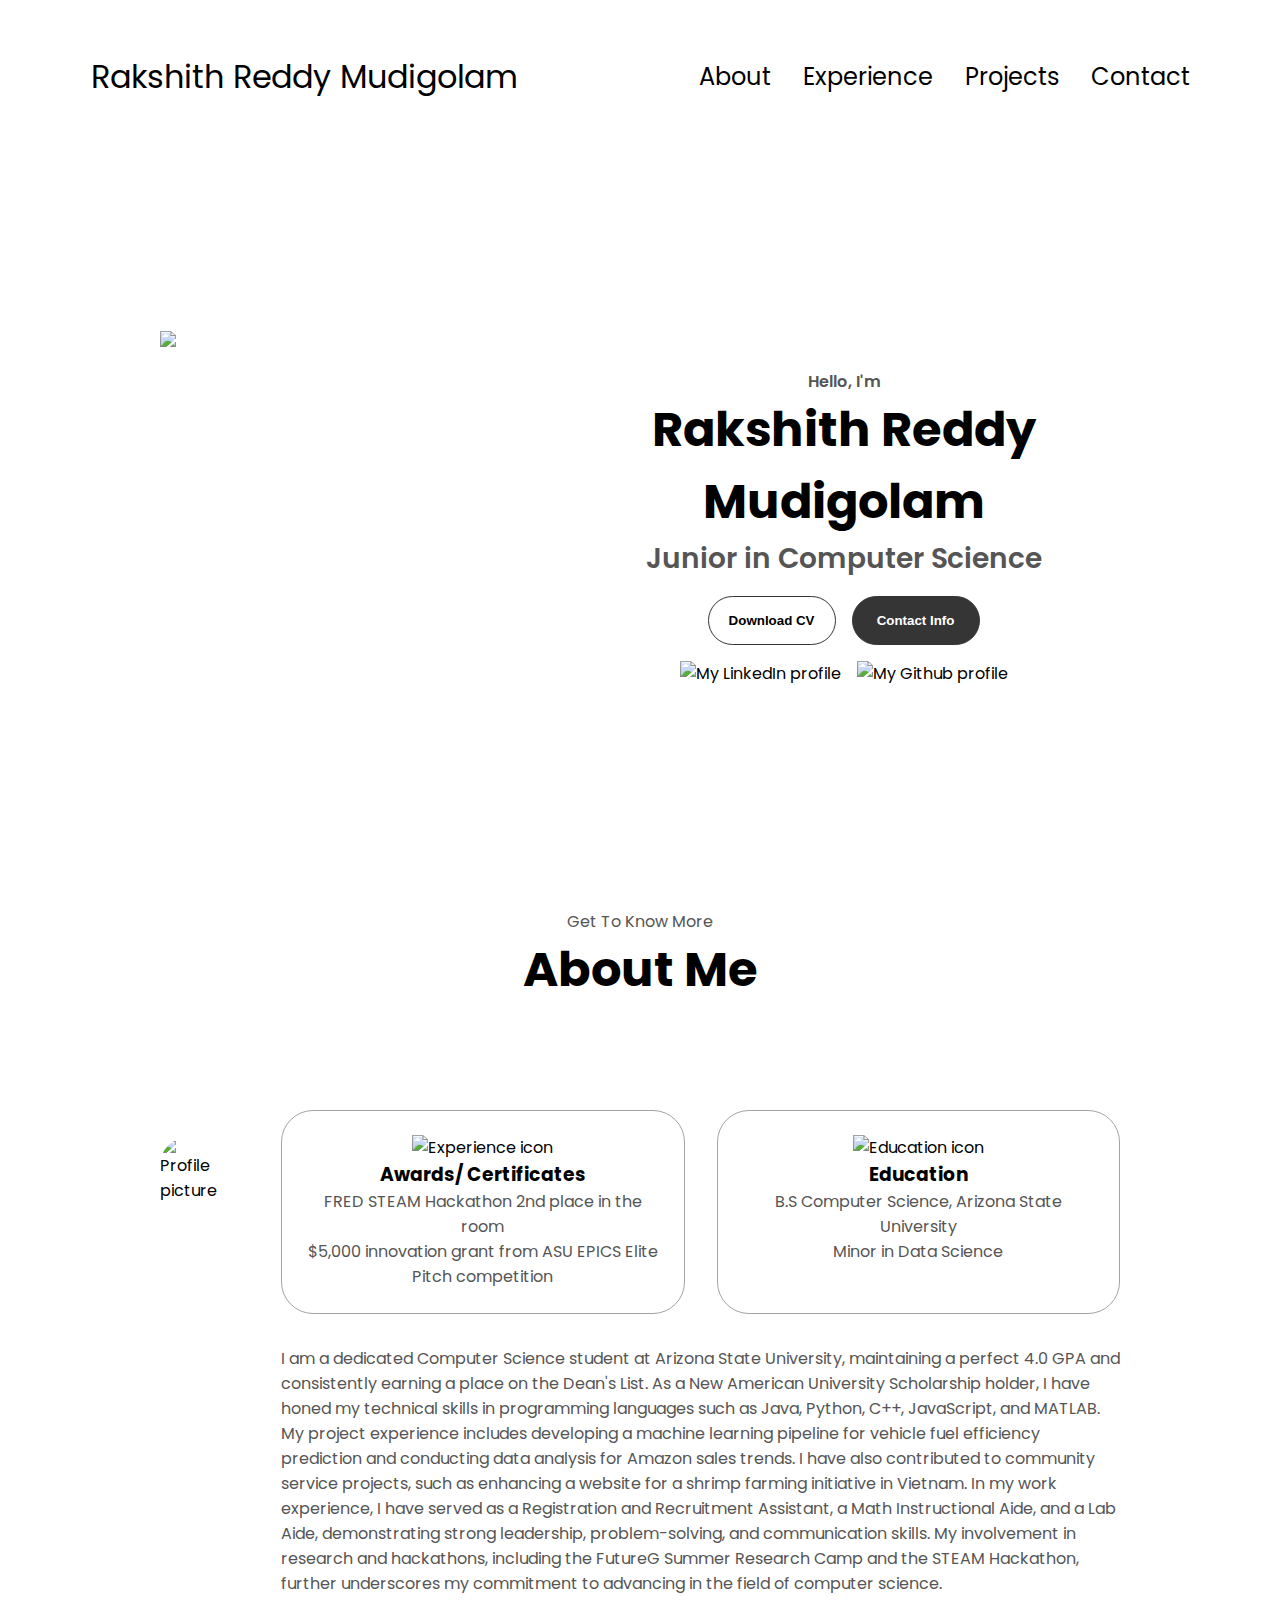
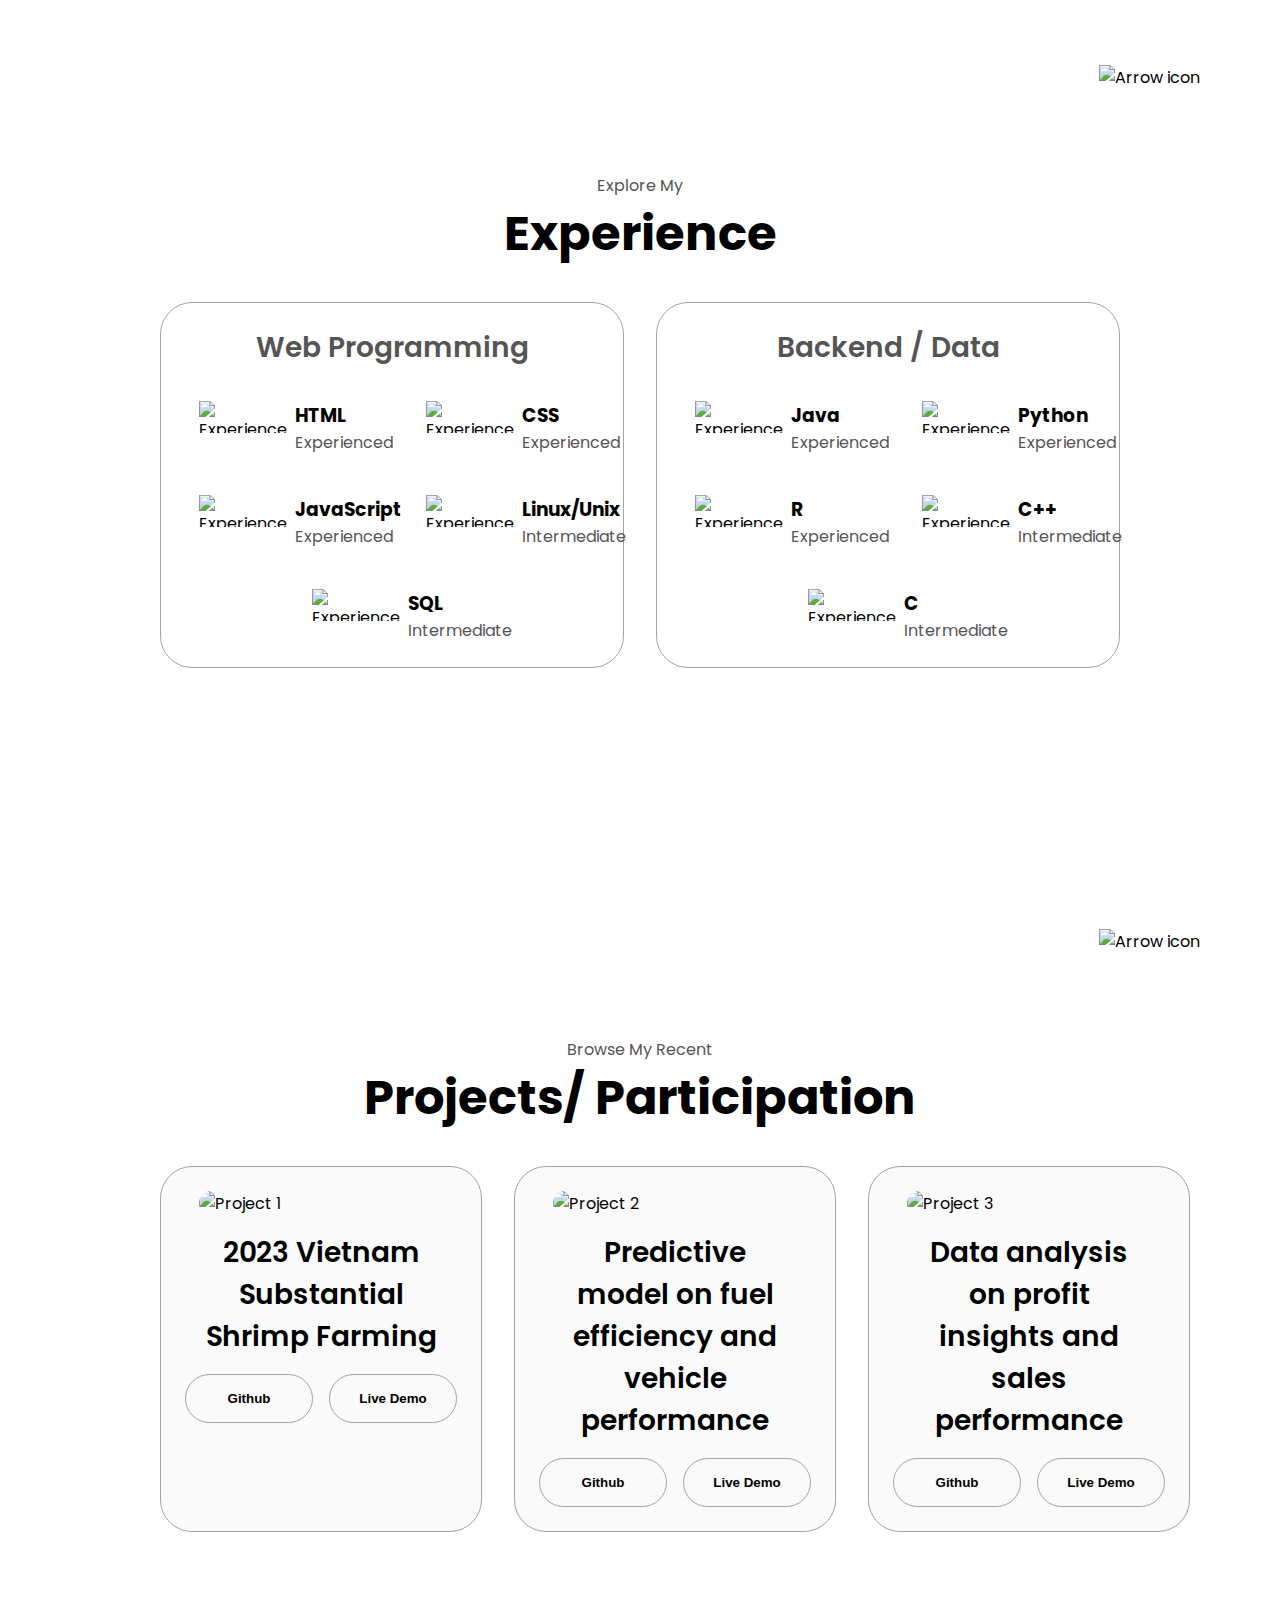
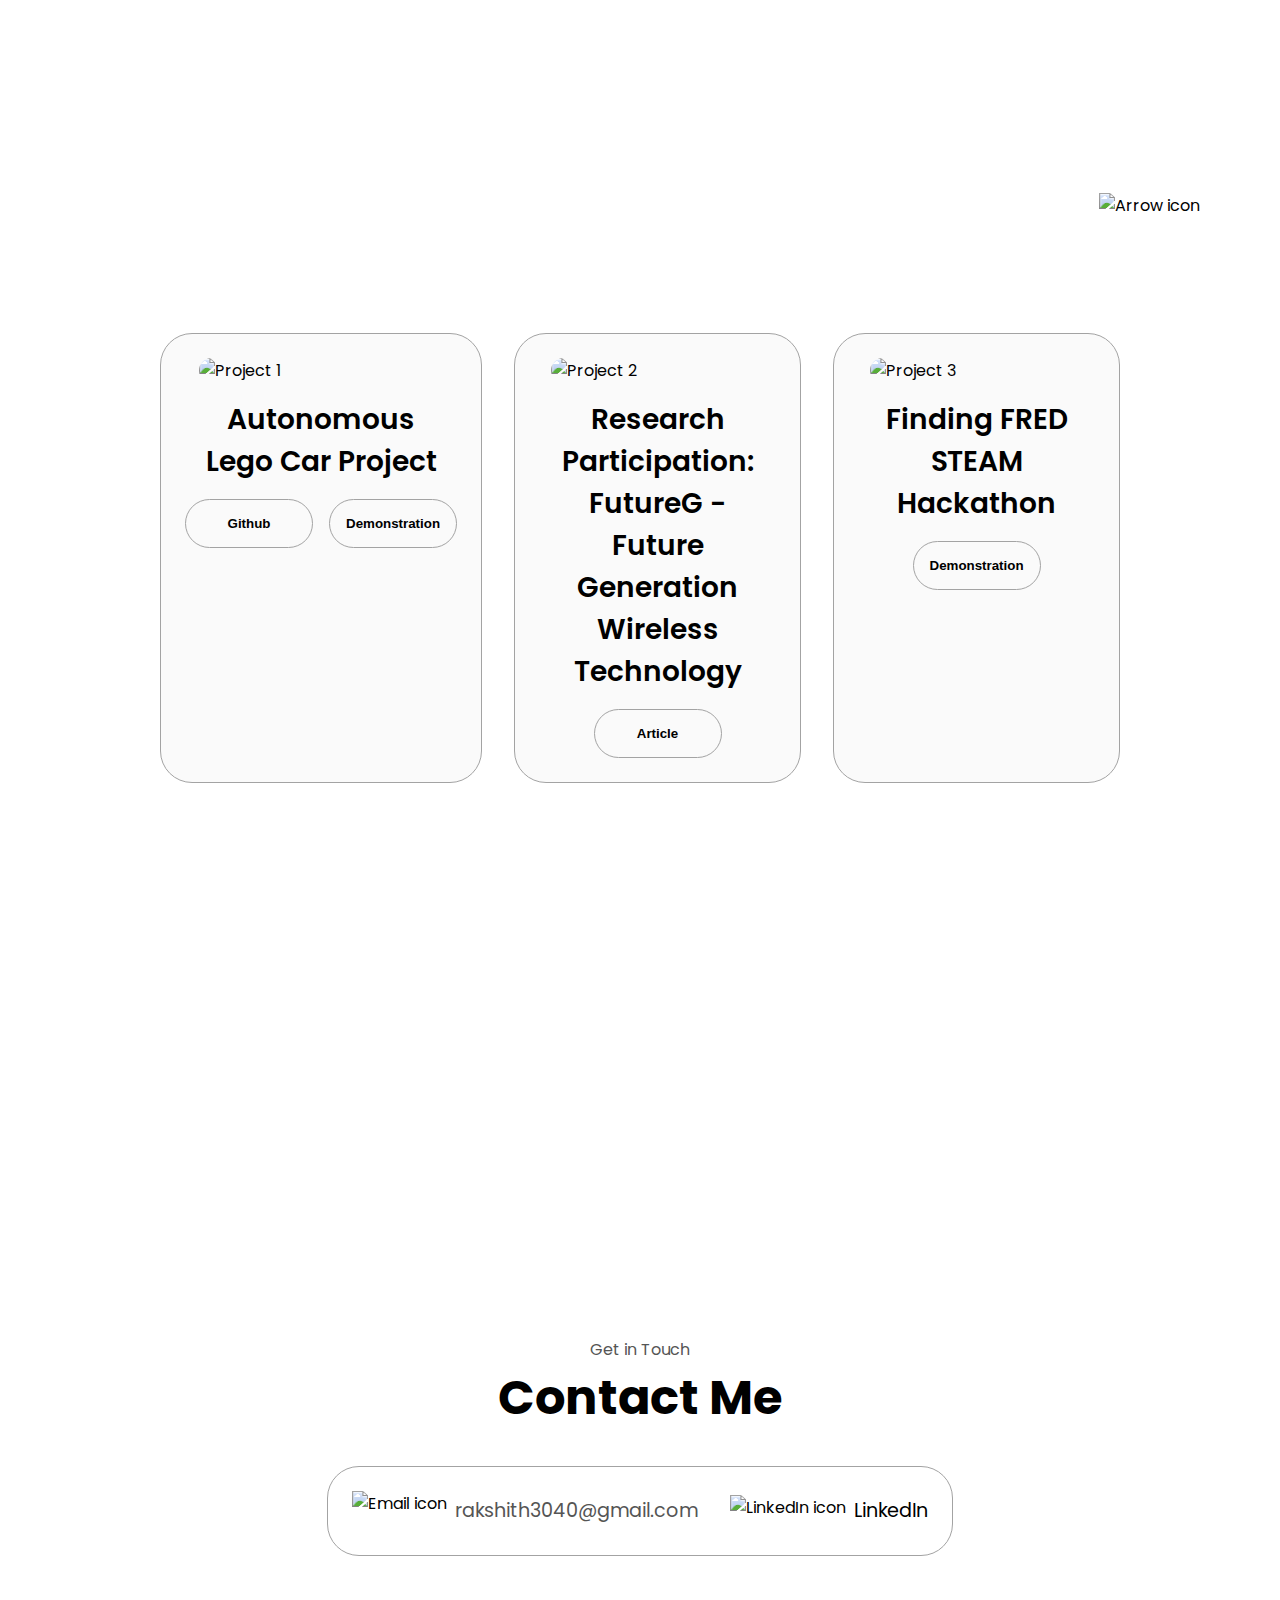
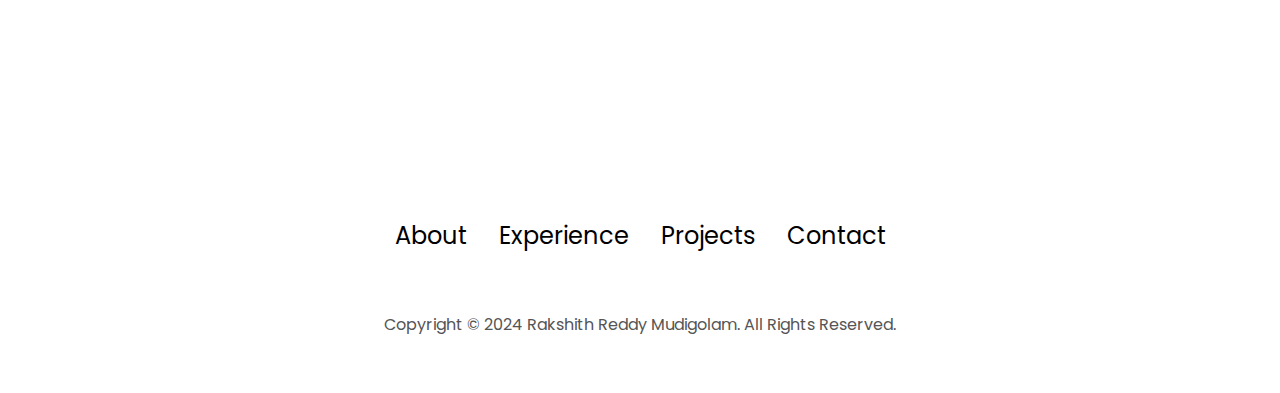
==== commit 559f562e: "Merge branch 'main' of https://github.com/rakshith0304/portfolio" ====
--- a/index.html
+++ b/index.html
@@ -92,7 +92,7 @@
                 class="icon"
               />
               <h3>Awards/ Certificates</h3>
-              <p>FRED STEAM Hackathon 2nd place <br />$5,000 innovation grant from ASU EPICS Elite Pitch competition</p>
+              <p>FRED STEAM Hackathon 2nd place in the room <br />$5,000 innovation grant from ASU EPICS Elite Pitch competition</p>
             </div>
             <div class="details-container">
               <img
@@ -409,12 +409,7 @@
           </div>
         </div>
       </div>
-      <img
-        src="./assets/arrow.png"
-        alt="Arrow icon"
-        class="icon arrow"
-        onclick="location.href='./#contact'"
-      />
+      
     </section>
     <section id="contact">
       <p class="section__text__p1">Get in Touch</p>
@@ -426,7 +421,7 @@
             alt="Email icon"
             class="icon contact-icon email-icon"
           />
-          <p><a href="mailto:examplemail@gmail.com">rakshith3040@gmail.com</a></p>
+          <p>rakshith3040@gmail.com</p>
         </div>
         <div class="contact-info-container">
           <img
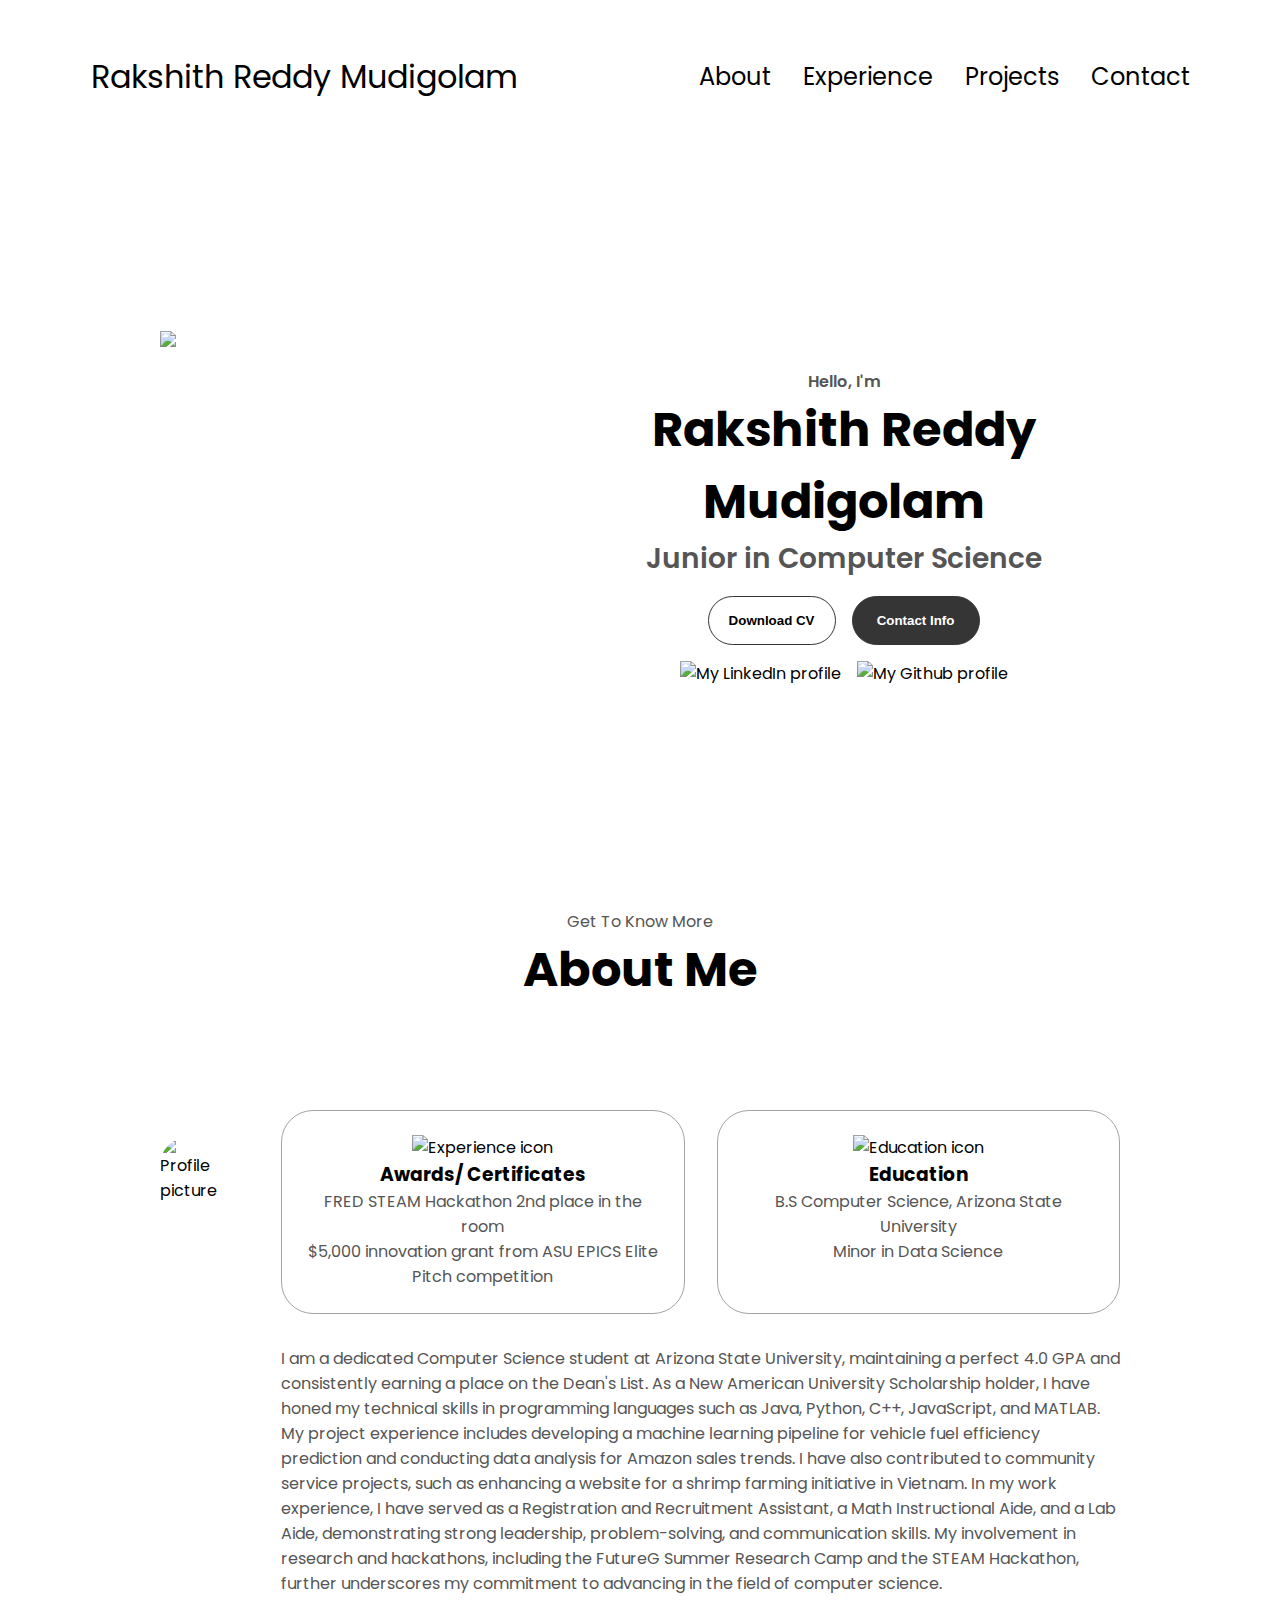
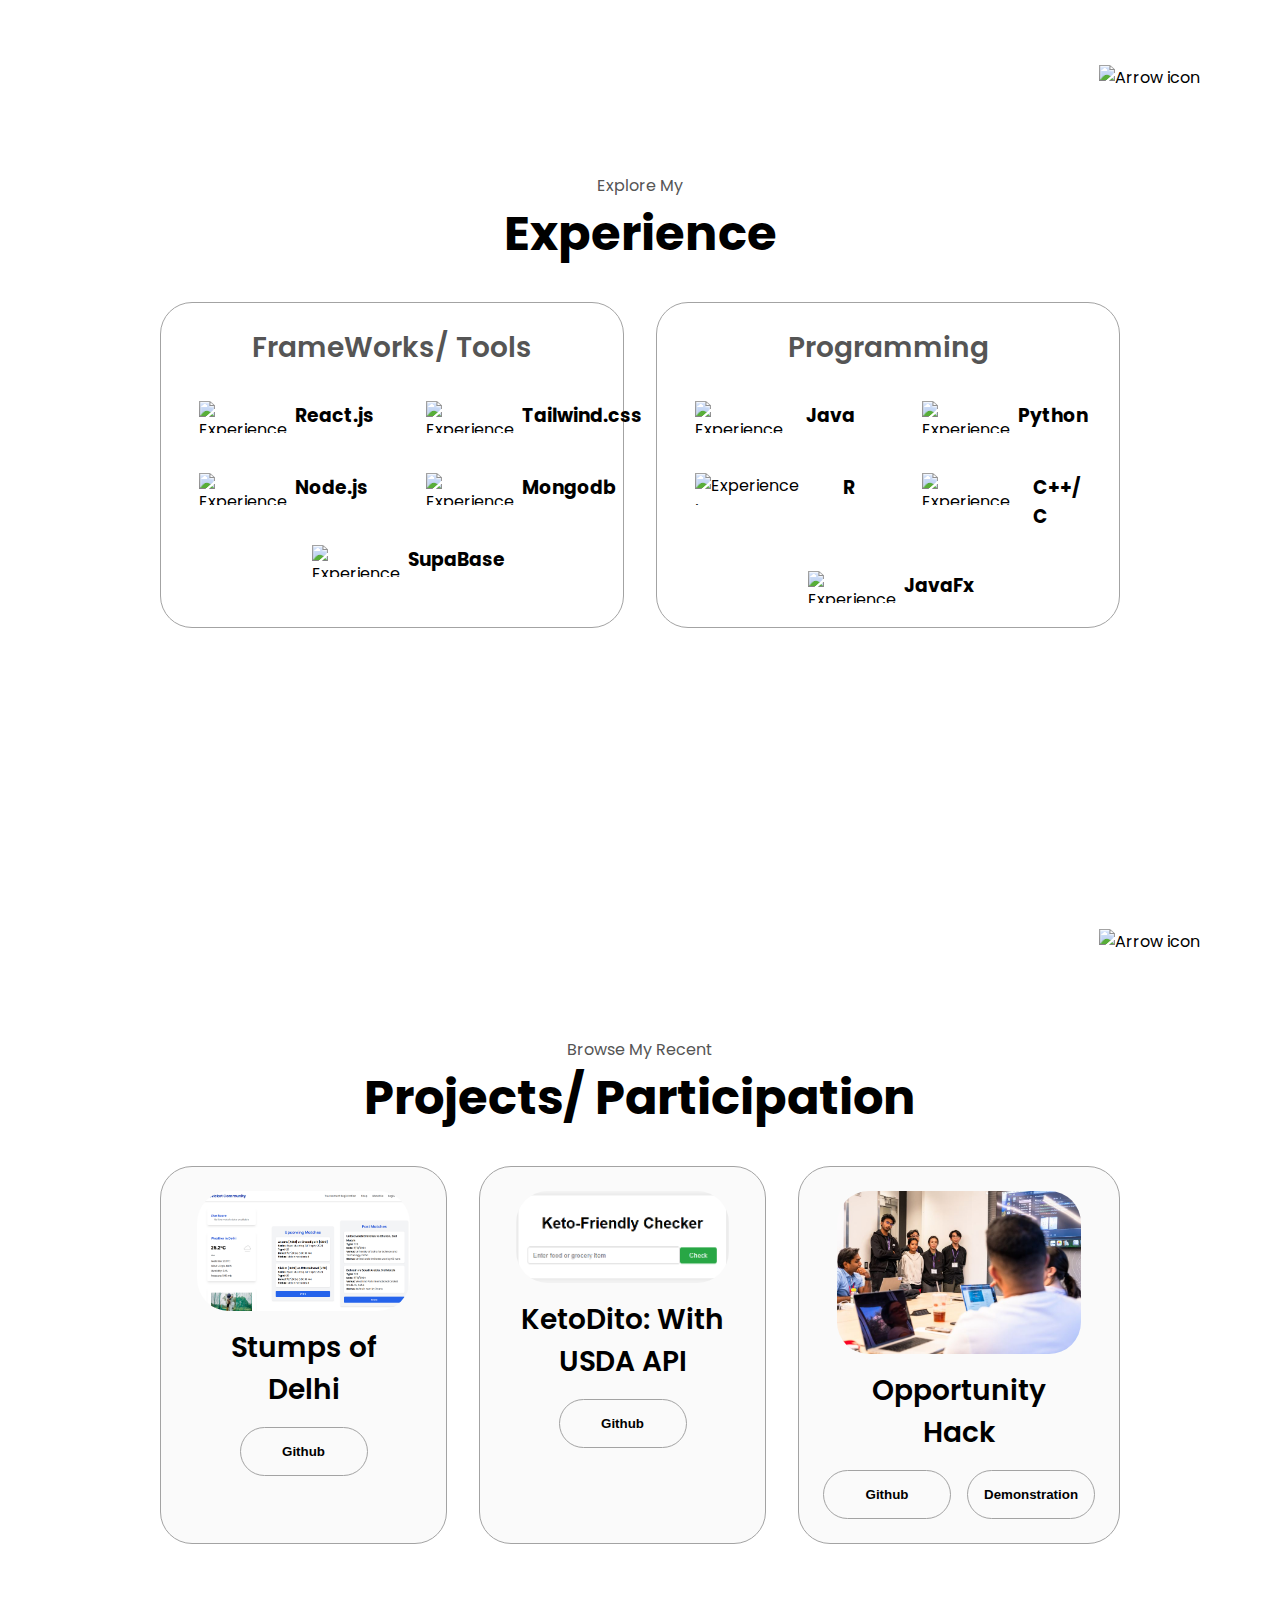
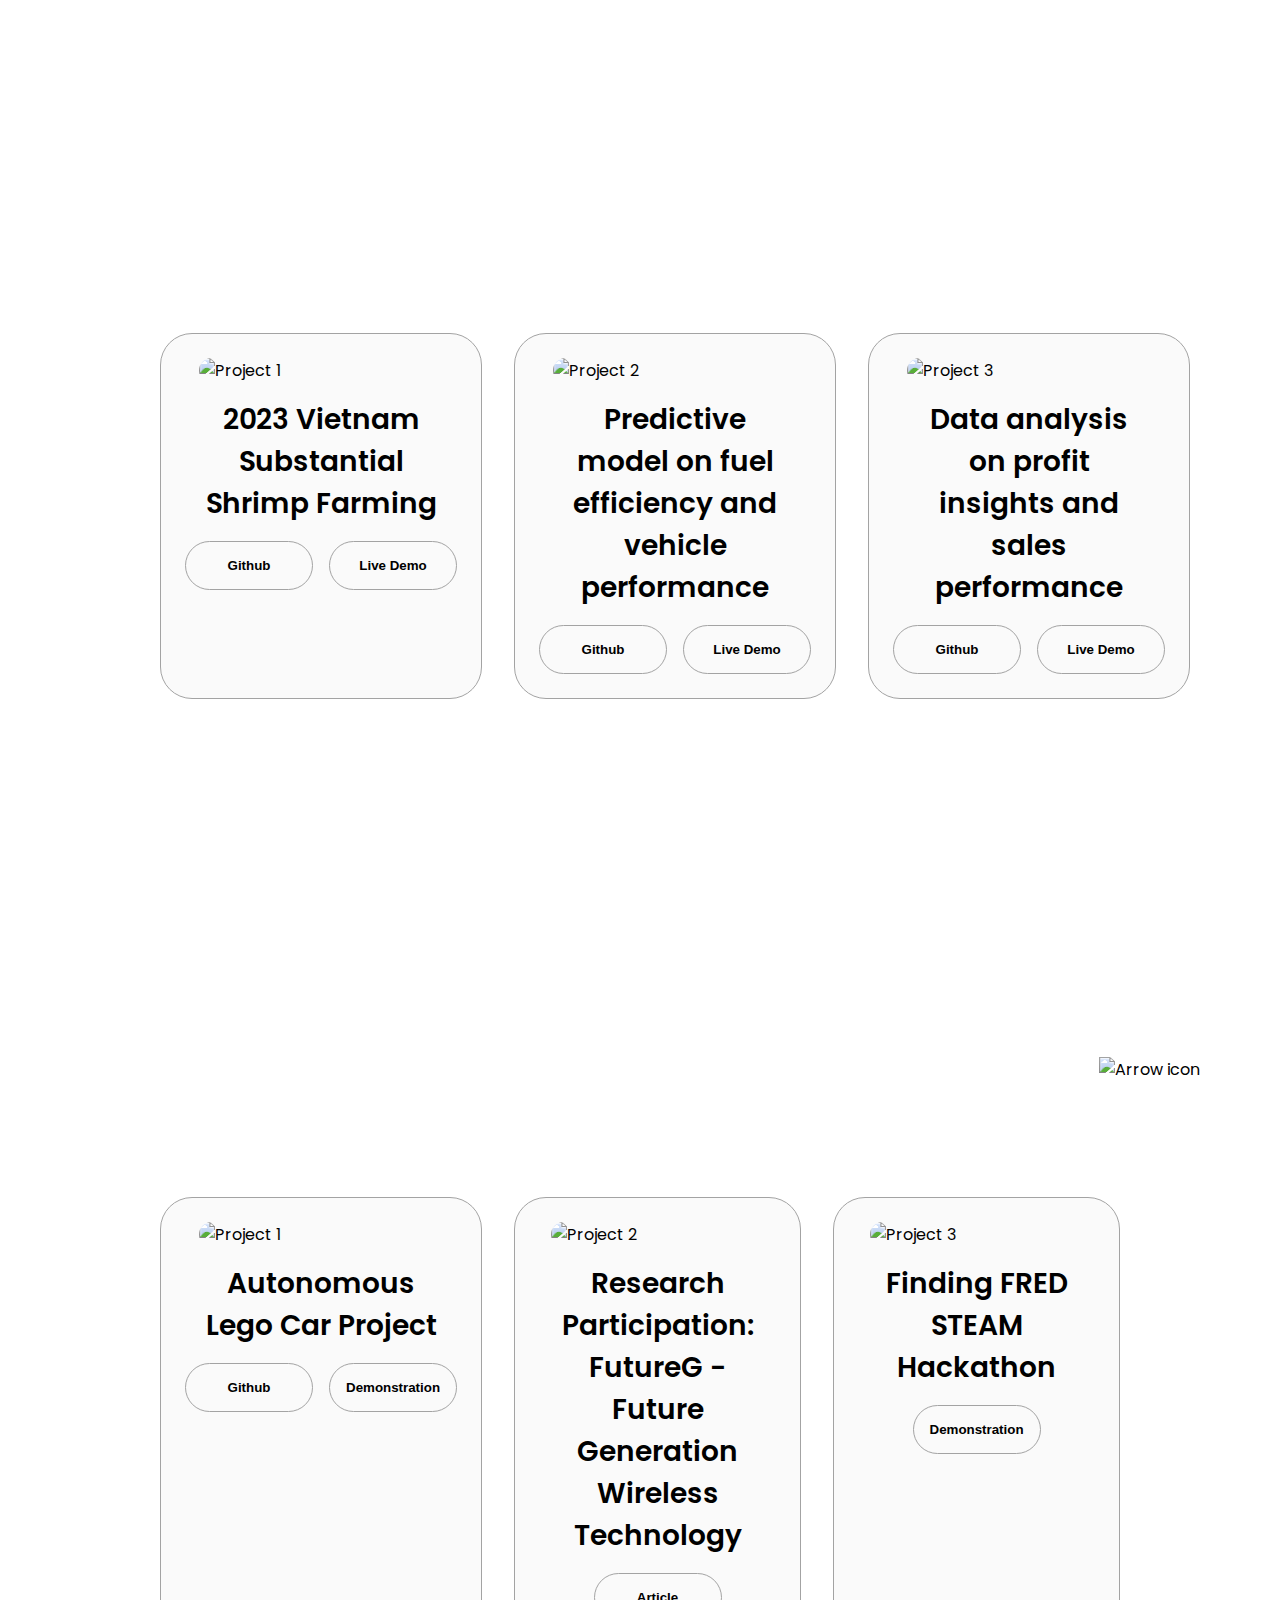
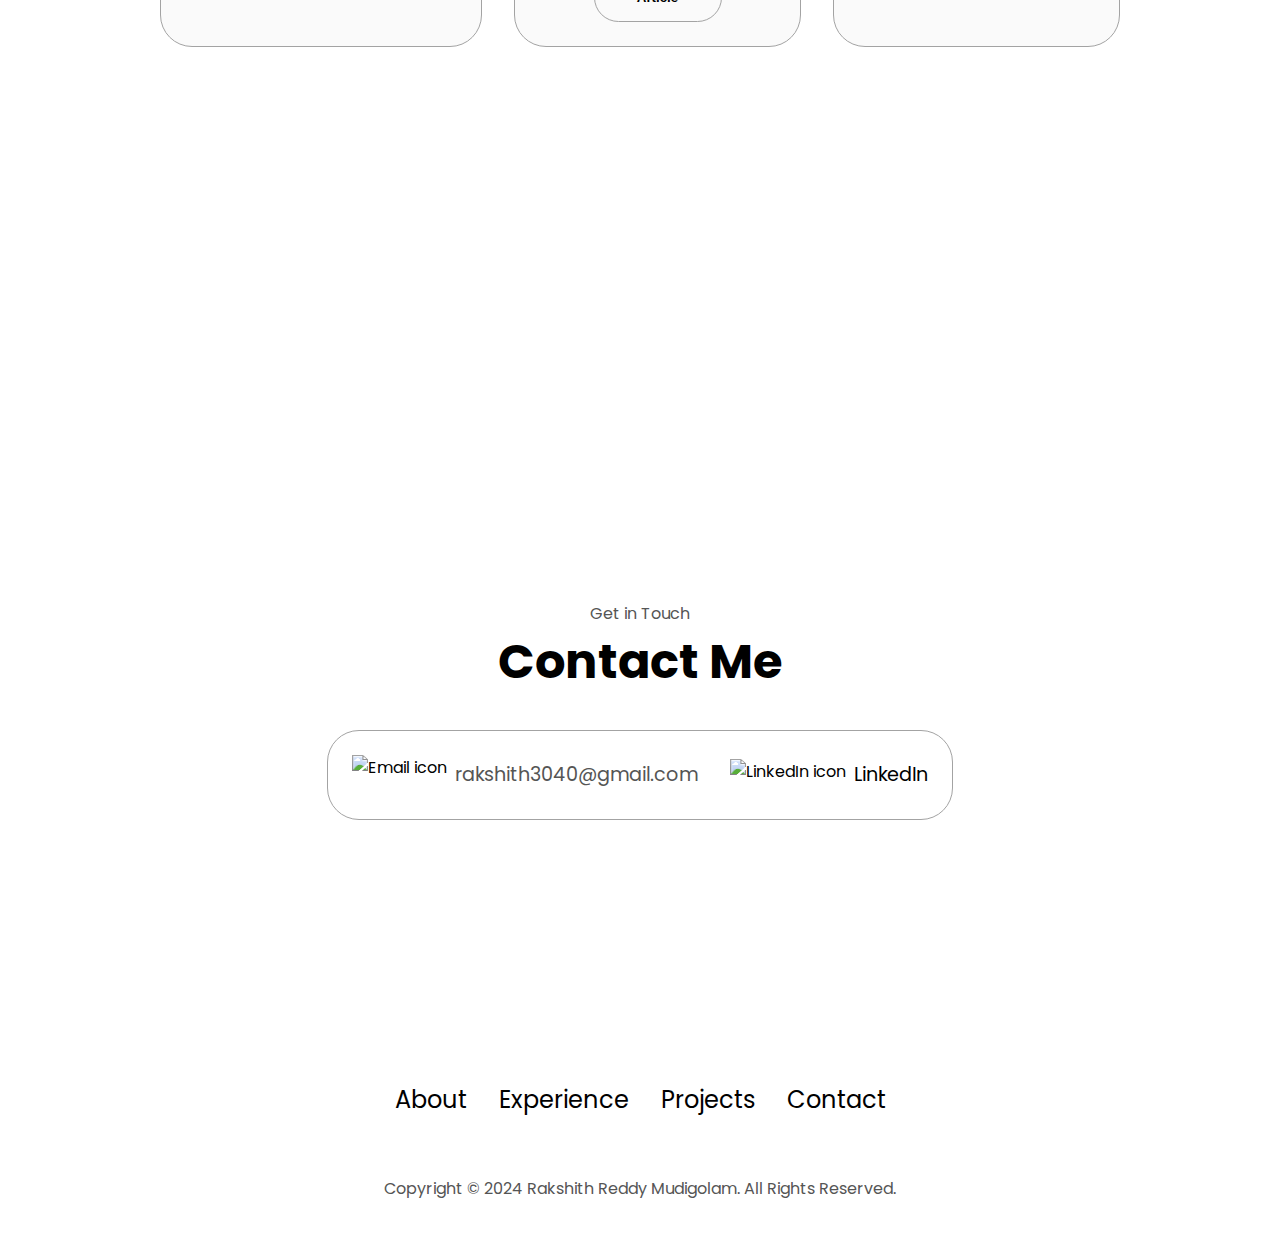
==== commit d535aeb7: "updated some projects" ====
--- a/index.html
+++ b/index.html
@@ -124,68 +124,63 @@
       <div class="experience-details-container">
         <div class="about-containers">
           <div class="details-container">
-            <h2 class="experience-sub-title">Web Programming</h2>
-            <div class="article-container">
-              <article>
-                <img
-                  src="./assets/checkmark.png"
-                  alt="Experience icon"
-                  class="icon"
-                />
-                <div>
-                  <h3>HTML</h3>
-                  <p>Experienced</p>
-                </div>
-              </article>
-              <article>
-                <img
-                  src="./assets/checkmark.png"
-                  alt="Experience icon"
-                  class="icon"
-                />
-                <div>
-                  <h3>CSS</h3>
-                  <p>Experienced</p>
-                </div>
-              </article>
-              <article>
-                <img
-                  src="./assets/checkmark.png"
-                  alt="Experience icon"
-                  class="icon"
-                />
-                <div>
-                  <h3>JavaScript</h3>
-                  <p>Experienced</p>
-                </div>
-              </article>
-              <article>
-                <img
-                  src="./assets/checkmark.png"
-                  alt="Experience icon"
-                  class="icon"
-                />
-                <div>
-                  <h3>Linux/Unix</h3>
-                  <p>Intermediate</p>
-                </div>
-              </article>
-              <article>
-                <img
-                  src="./assets/checkmark.png"
-                  alt="Experience icon"
-                  class="icon"
-                />
-                <div>
-                  <h3>SQL</h3>
-                  <p>Intermediate</p>
+            <h2 class="experience-sub-title">FrameWorks/ Tools</h2>
+            <div class="article-container">
+              <article>
+                <img
+                  src="./assets/checkmark.png"
+                  alt="Experience icon"
+                  class="icon"
+                />
+                <div>
+                  <h3>React.js</h3>
+                </div>
+              </article>
+              <article>
+                <img
+                  src="./assets/checkmark.png"
+                  alt="Experience icon"
+                  class="icon"
+                />
+                <div>
+                  <h3>Tailwind.css</h3>
+                </div>
+              </article>
+              <article>
+                <img
+                  src="./assets/checkmark.png"
+                  alt="Experience icon"
+                  class="icon"
+                />
+                <div>
+                  <h3>Node.js</h3>
+                </div>
+              </article>
+              <article>
+                <img
+                  src="./assets/checkmark.png"
+                  alt="Experience icon"
+                  class="icon"
+                />
+                <div>
+                  <h3>Mongodb</h3>
+                </div>
+              </article>
+              <article>
+                <img
+                  src="./assets/checkmark.png"
+                  alt="Experience icon"
+                  class="icon"
+                />
+                <div>
+                  <h3>SupaBase</h3>
                 </div>
               </article>
               
             </div>
           </div>
           <div class="details-container">
-            <h2 class="experience-sub-title">Backend / Data</h2>
+            <h2 class="experience-sub-title">Programming</h2>
             <div class="article-container">
               <article>
                 <img
@@ -195,7 +190,6 @@
                 />
                 <div>
                   <h3>Java</h3>
-                  <p>Experienced</p>
                 </div>
               </article>
               <article>
@@ -206,7 +200,6 @@
                 />
                 <div>
                   <h3>Python</h3>
-                  <p>Experienced</p>
                 </div>
               </article>
               <article>
@@ -217,29 +210,26 @@
                 />
                 <div>
                   <h3>R</h3>
-                  <p>Experienced</p>
-                </div>
-              </article>
-              <article>
-                <img
-                  src="./assets/checkmark.png"
-                  alt="Experience icon"
-                  class="icon"
-                />
-                <div>
-                  <h3>C++</h3>
-                  <p>Intermediate</p>
-                </div>
-              </article>
-              <article>
-                <img
-                  src="./assets/checkmark.png"
-                  alt="Experience icon"
-                  class="icon"
-                />
-                <div>
-                  <h3>C</h3>
-                  <p>Intermediate</p>
+                </div>
+              </article>
+              <article>
+                <img
+                  src="./assets/checkmark.png"
+                  alt="Experience icon"
+                  class="icon"
+                />
+                <div>
+                  <h3>C++/ C</h3>
+                </div>
+              </article>
+              <article>
+                <img
+                  src="./assets/checkmark.png"
+                  alt="Experience icon"
+                  class="icon"
+                />
+                <div>
+                  <h3>JavaFx</h3>
                 </div>
               </article>
               
@@ -258,6 +248,77 @@
     <section id="projects">
       <p class="section__text__p1">Browse My Recent</p>
       <h1 class="title">Projects/ Participation</h1>
+      <div class="experience-details-container">
+        <div class="about-containers">
+          <div class="details-container color-container">
+            <div class="article-container">
+              <img
+                src="./assets/stumps.png"
+                alt="Project 1"
+                class="project-img"
+              />
+            </div>
+            <h2 class="experience-sub-title project-title">Stumps of Delhi</h2>
+            <div class="btn-container">
+              <button
+                class="btn btn-color-2 project-btn"
+                onclick="window.open('https://github.com/rakshith0304/Stumps_of_Delhi')"
+              >
+                Github
+              </button>
+            </div>
+          </div>
+          <div class="details-container color-container">
+            <div class="article-container">
+              <img
+                src="./assets/keto.png"
+                alt="Project 2"
+                class="project-img"
+              />
+            </div>
+            <h2 class="experience-sub-title project-title">KetoDito: With USDA API
+            </h2>
+            <div class="btn-container">
+              <button
+                class="btn btn-color-2 project-btn"
+                onclick="window.open('https://github.com/rakshith0304/Keto_react')"
+              >
+                Github
+              </button>
+            </div>
+          </div>
+          <div class="details-container color-container">
+            <div class="article-container">
+              <img
+                src="./assets/ophack.jpg"
+                alt="Project 3"
+                class="project-img"
+              />
+            </div>
+            <h2 class="experience-sub-title project-title"> Opportunity Hack
+            </h2>
+            <div class="btn-container">
+              <button
+                class="btn btn-color-2 project-btn"
+                onclick="window.open('https://github.com/2024-Arizona-Opportunity-Hack/Yellow-Brown-Bananas-Nature-sEdgeWildlife-Nature-sEdgeWildlifeandReptileRescueDigitalTransformation')"
+              >
+                Github
+              </button>
+              <button
+                class="btn btn-color-2 project-btn"
+                onclick="window.open('https://drive.google.com/file/d/160x3sG-kvwmfSt_X7r3AcdxOW4Af4wyG/view?usp=sharing')"
+              >
+              Demonstration
+              </button>
+            </div>
+          </div>
+        </div>
+      </div>
+      
+    </section>
+
+    <section id="projects">
+
       <div class="experience-details-container">
         <div class="about-containers">
           <div class="details-container color-container">
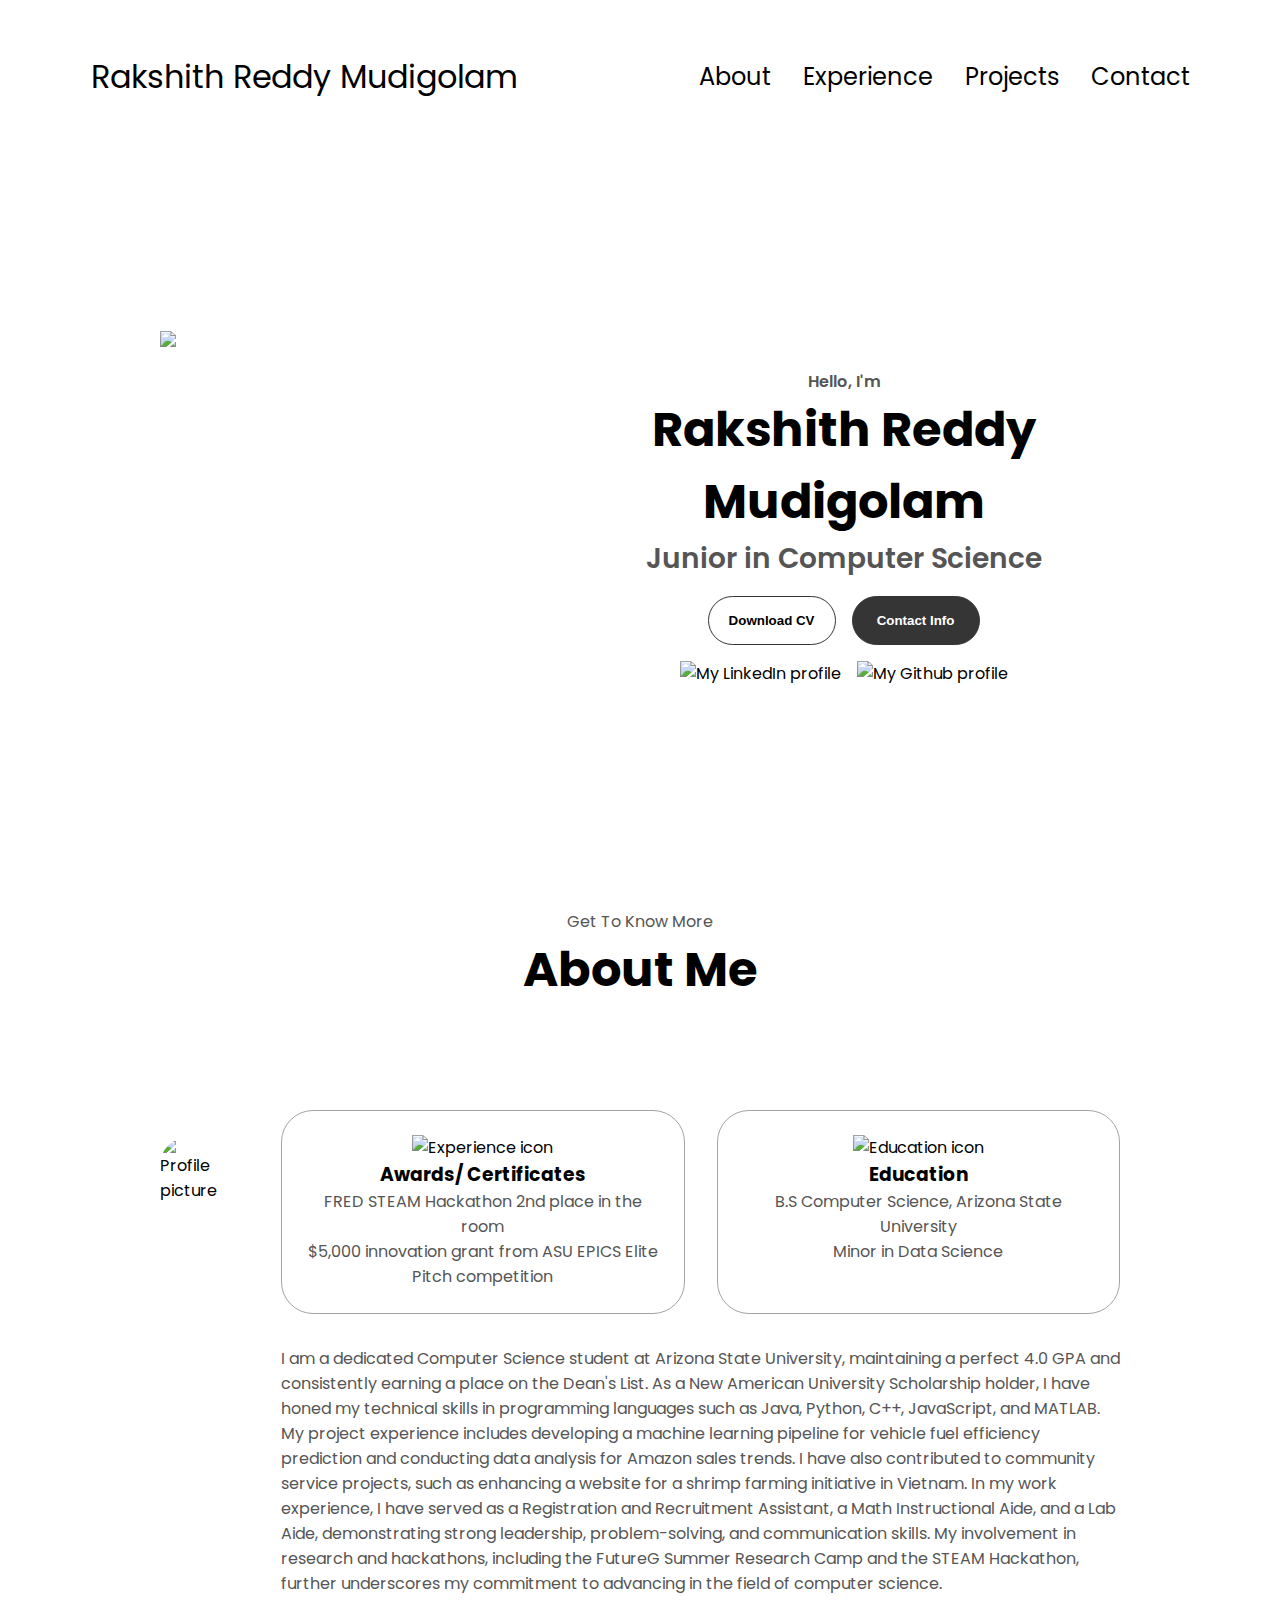
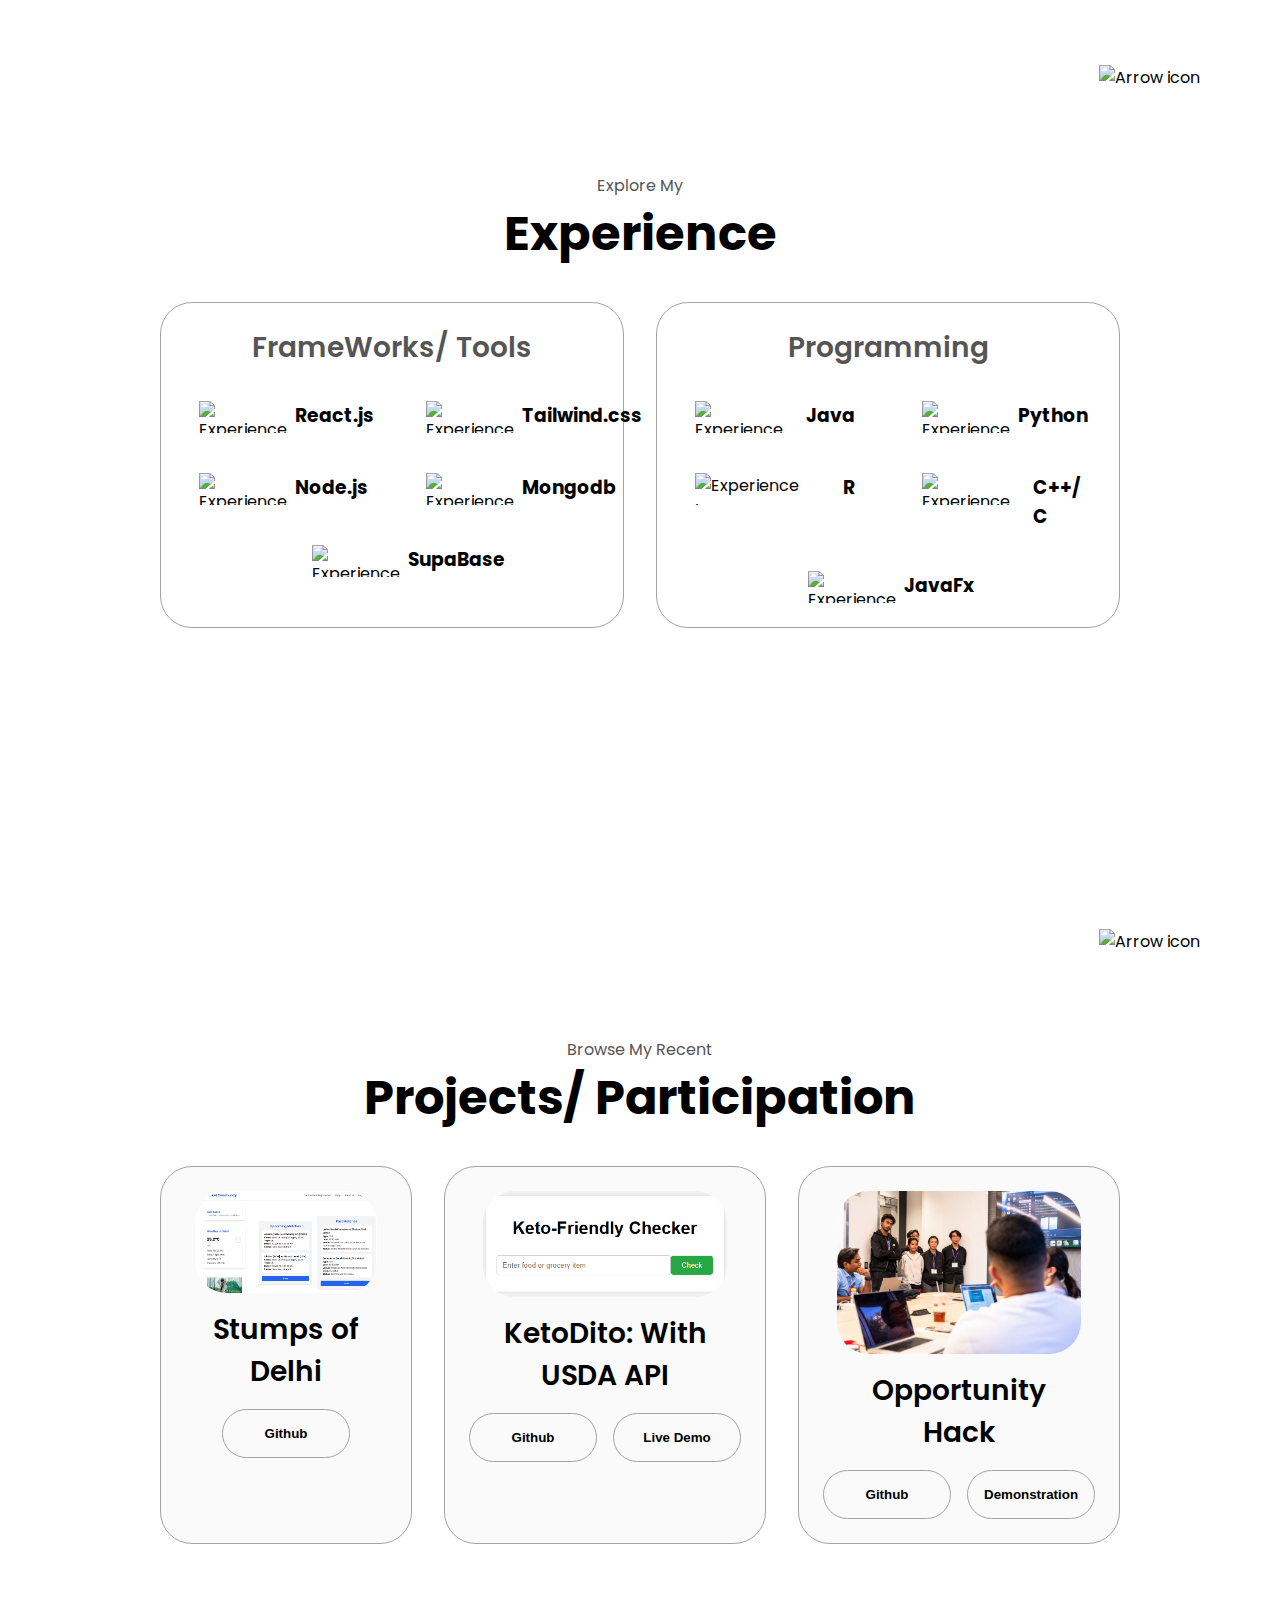
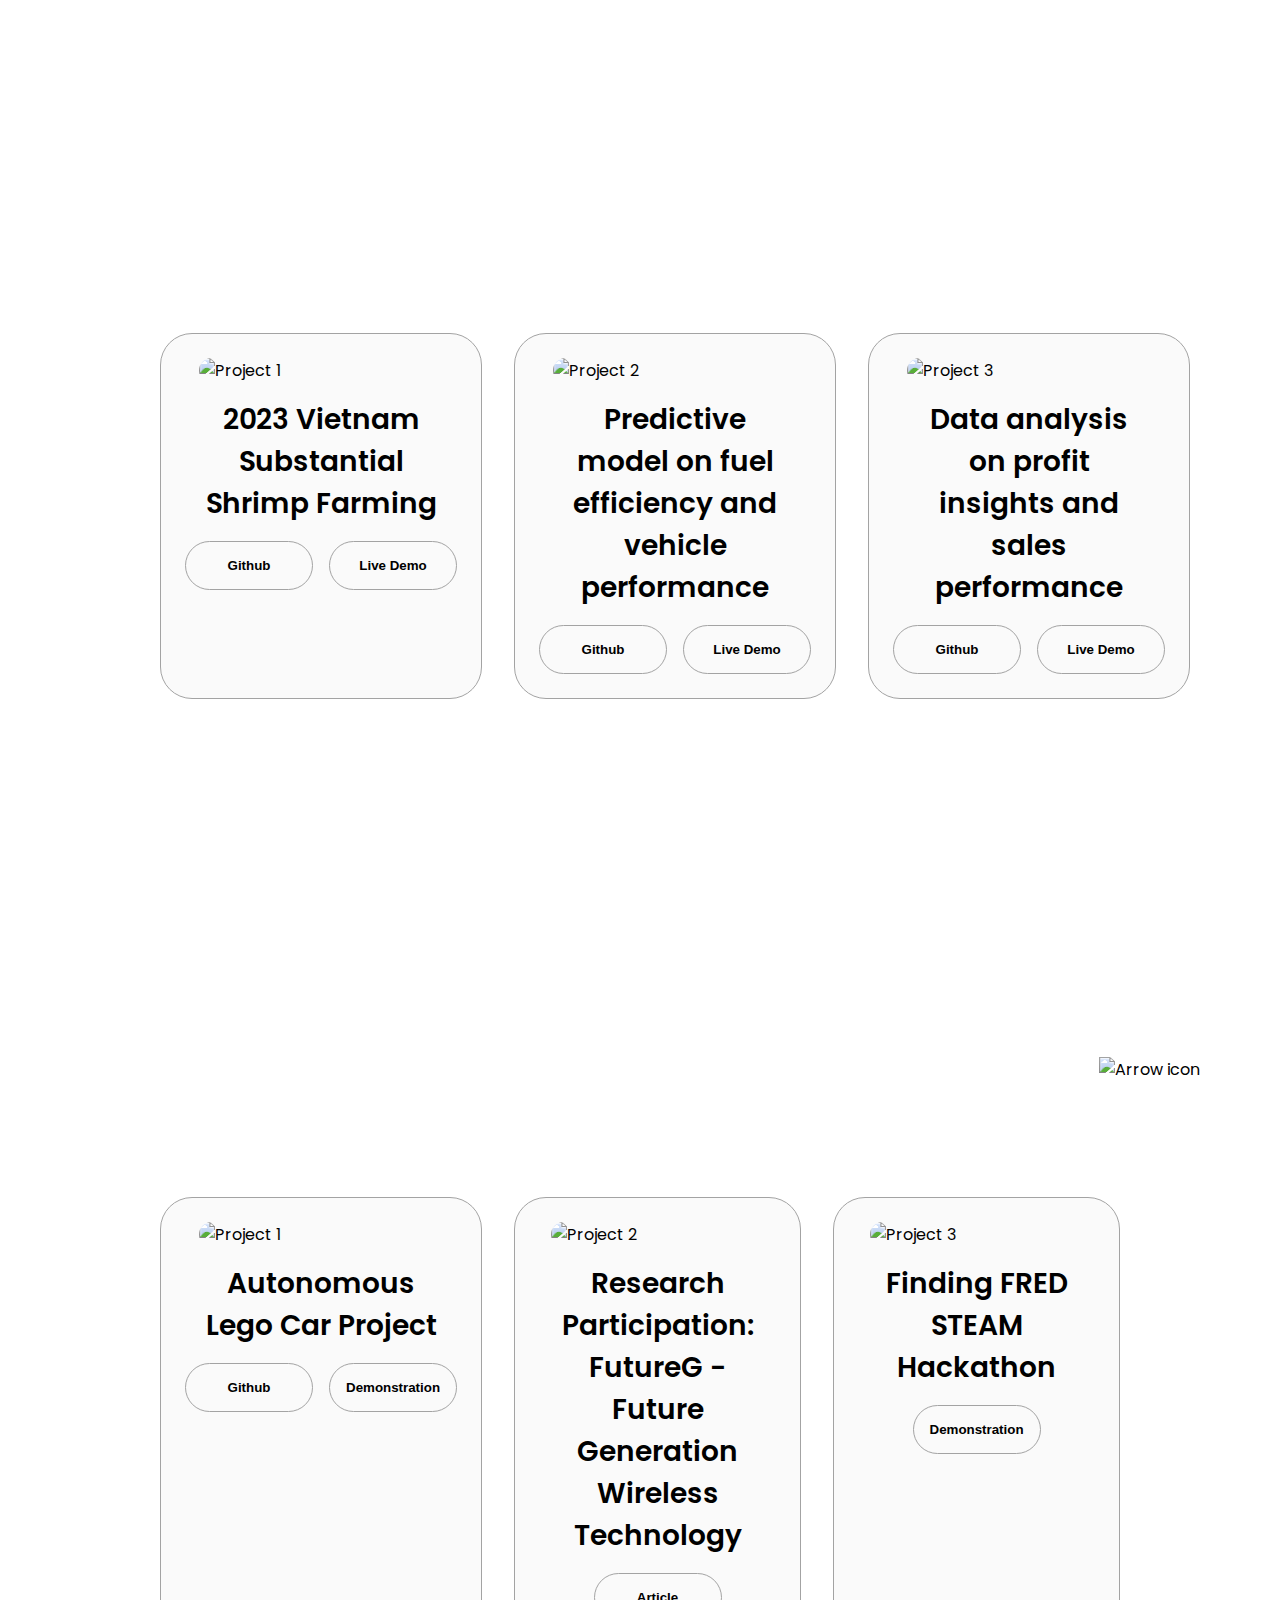
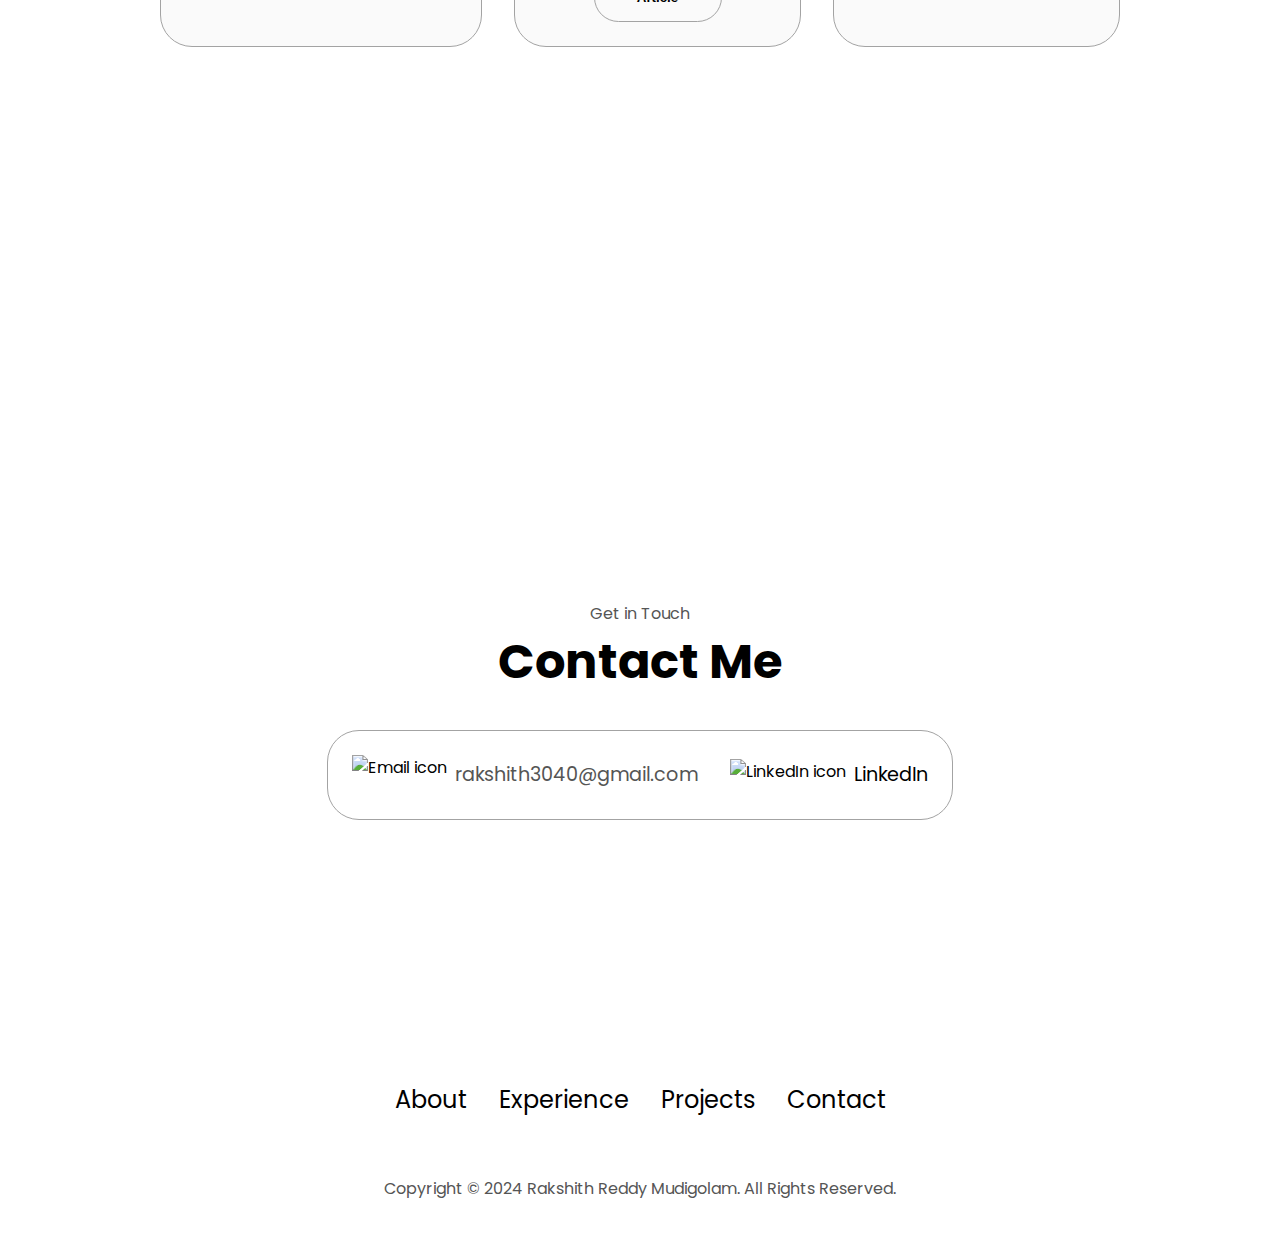
==== commit df4dd9e1: "added keto live page" ====
--- a/index.html
+++ b/index.html
@@ -285,6 +285,14 @@
               >
                 Github
               </button>
+              <button
+                class="btn btn-color-2 project-btn"
+                onclick="window.open('https://ketodito.netlify.app/')"
+              >
+                Live Demo
+              </button>
+
+
             </div>
           </div>
           <div class="details-container color-container">
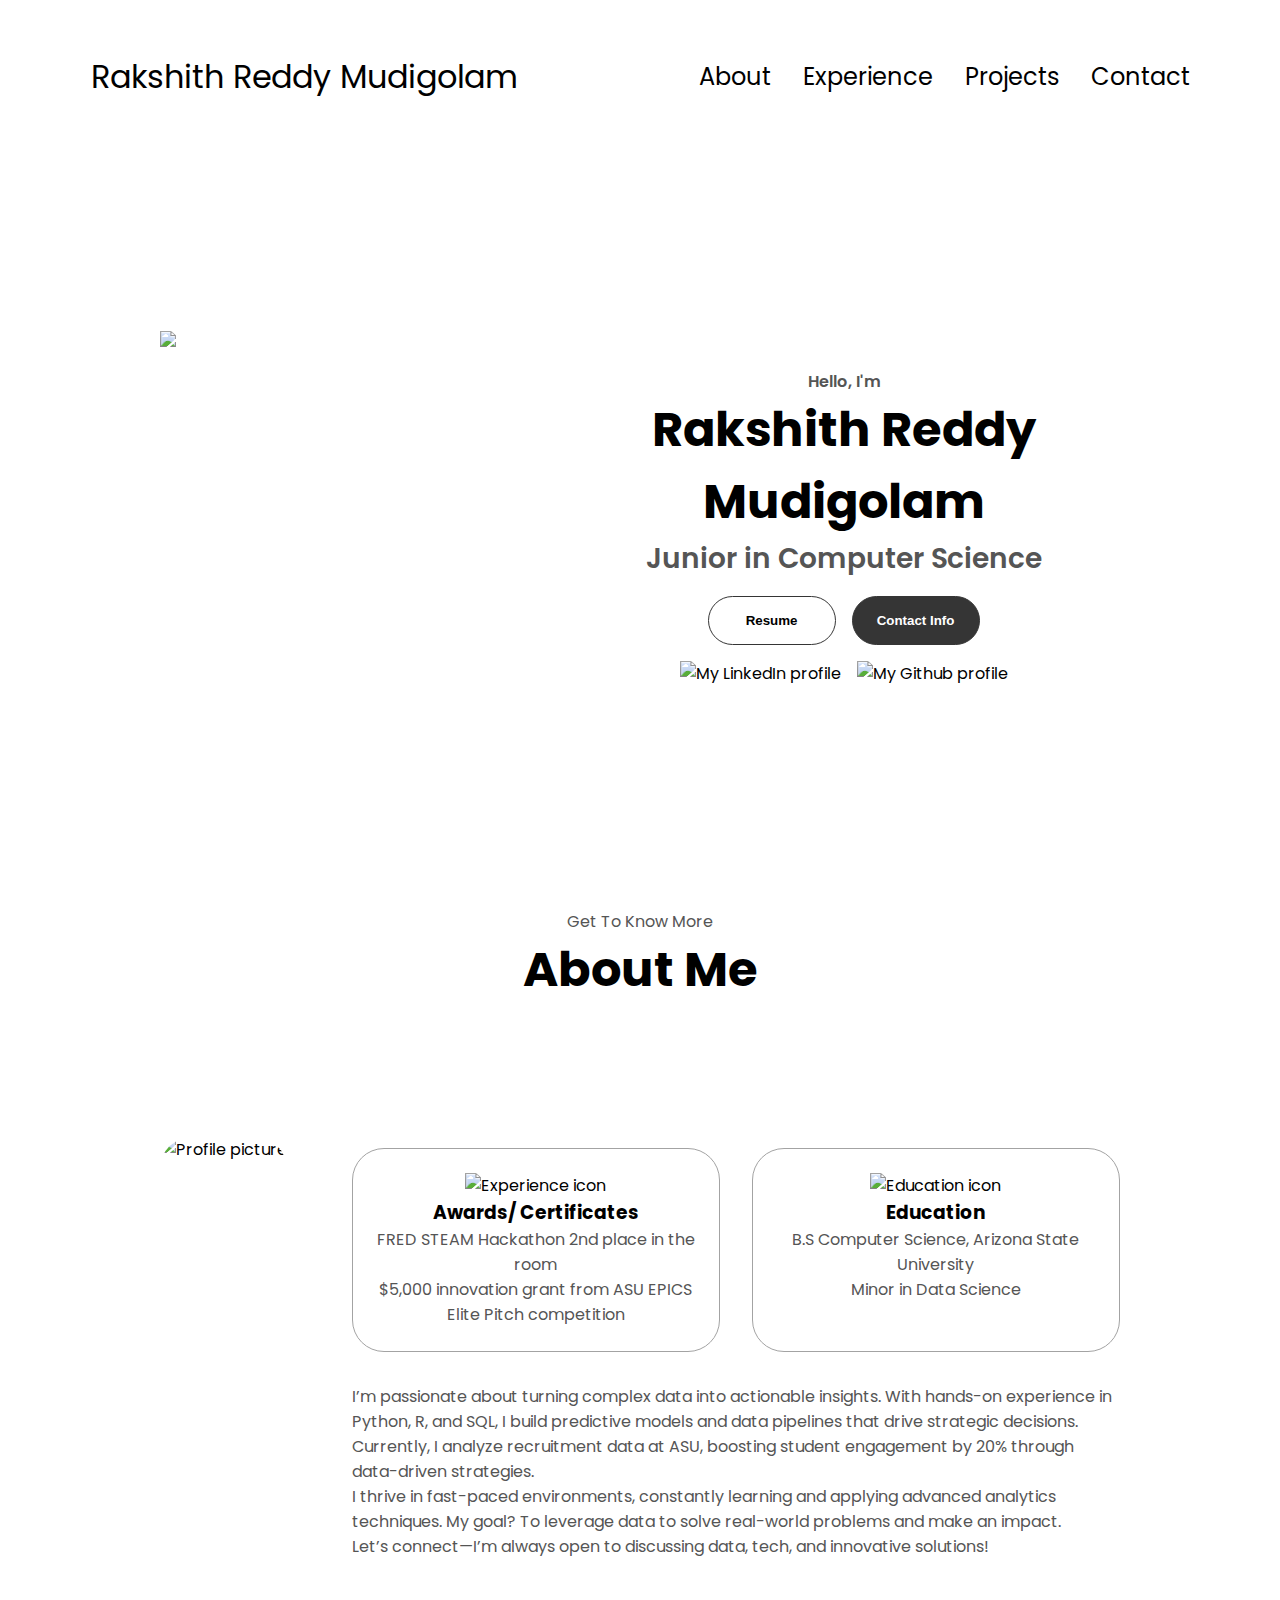
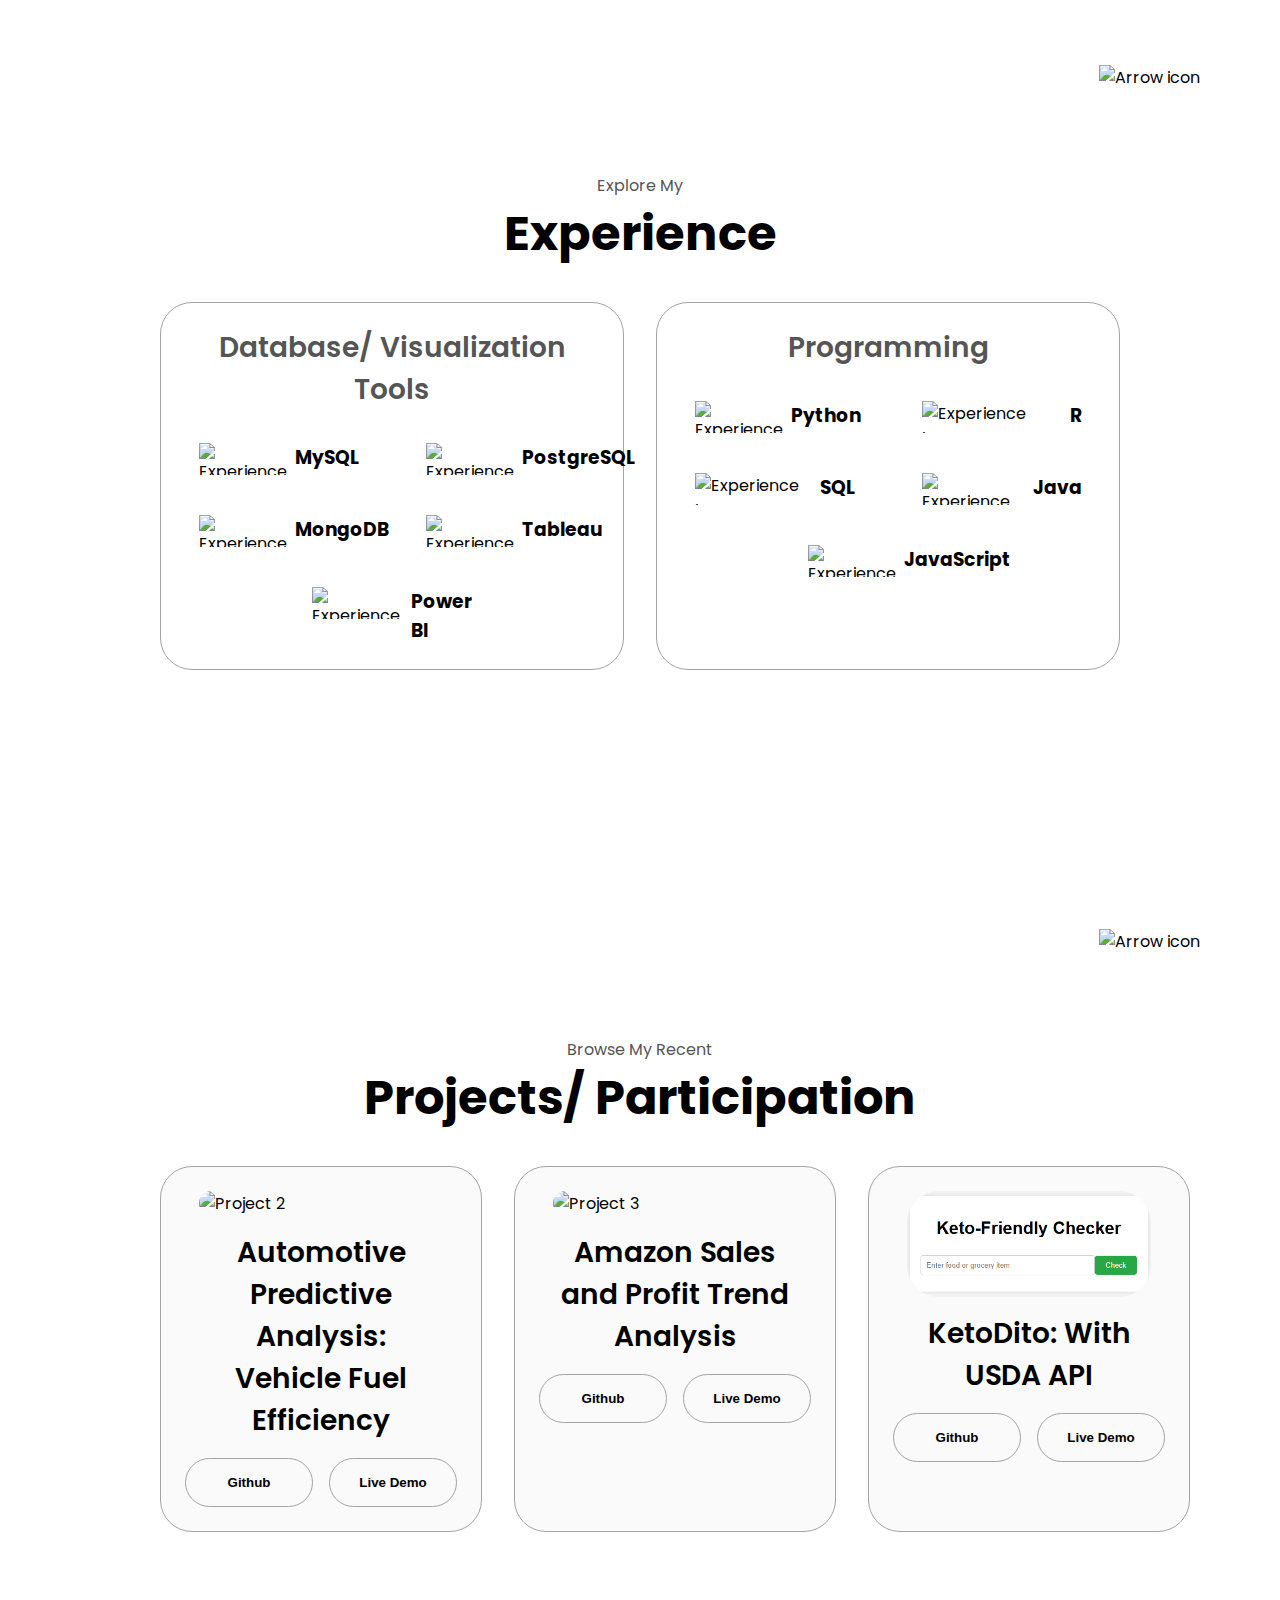
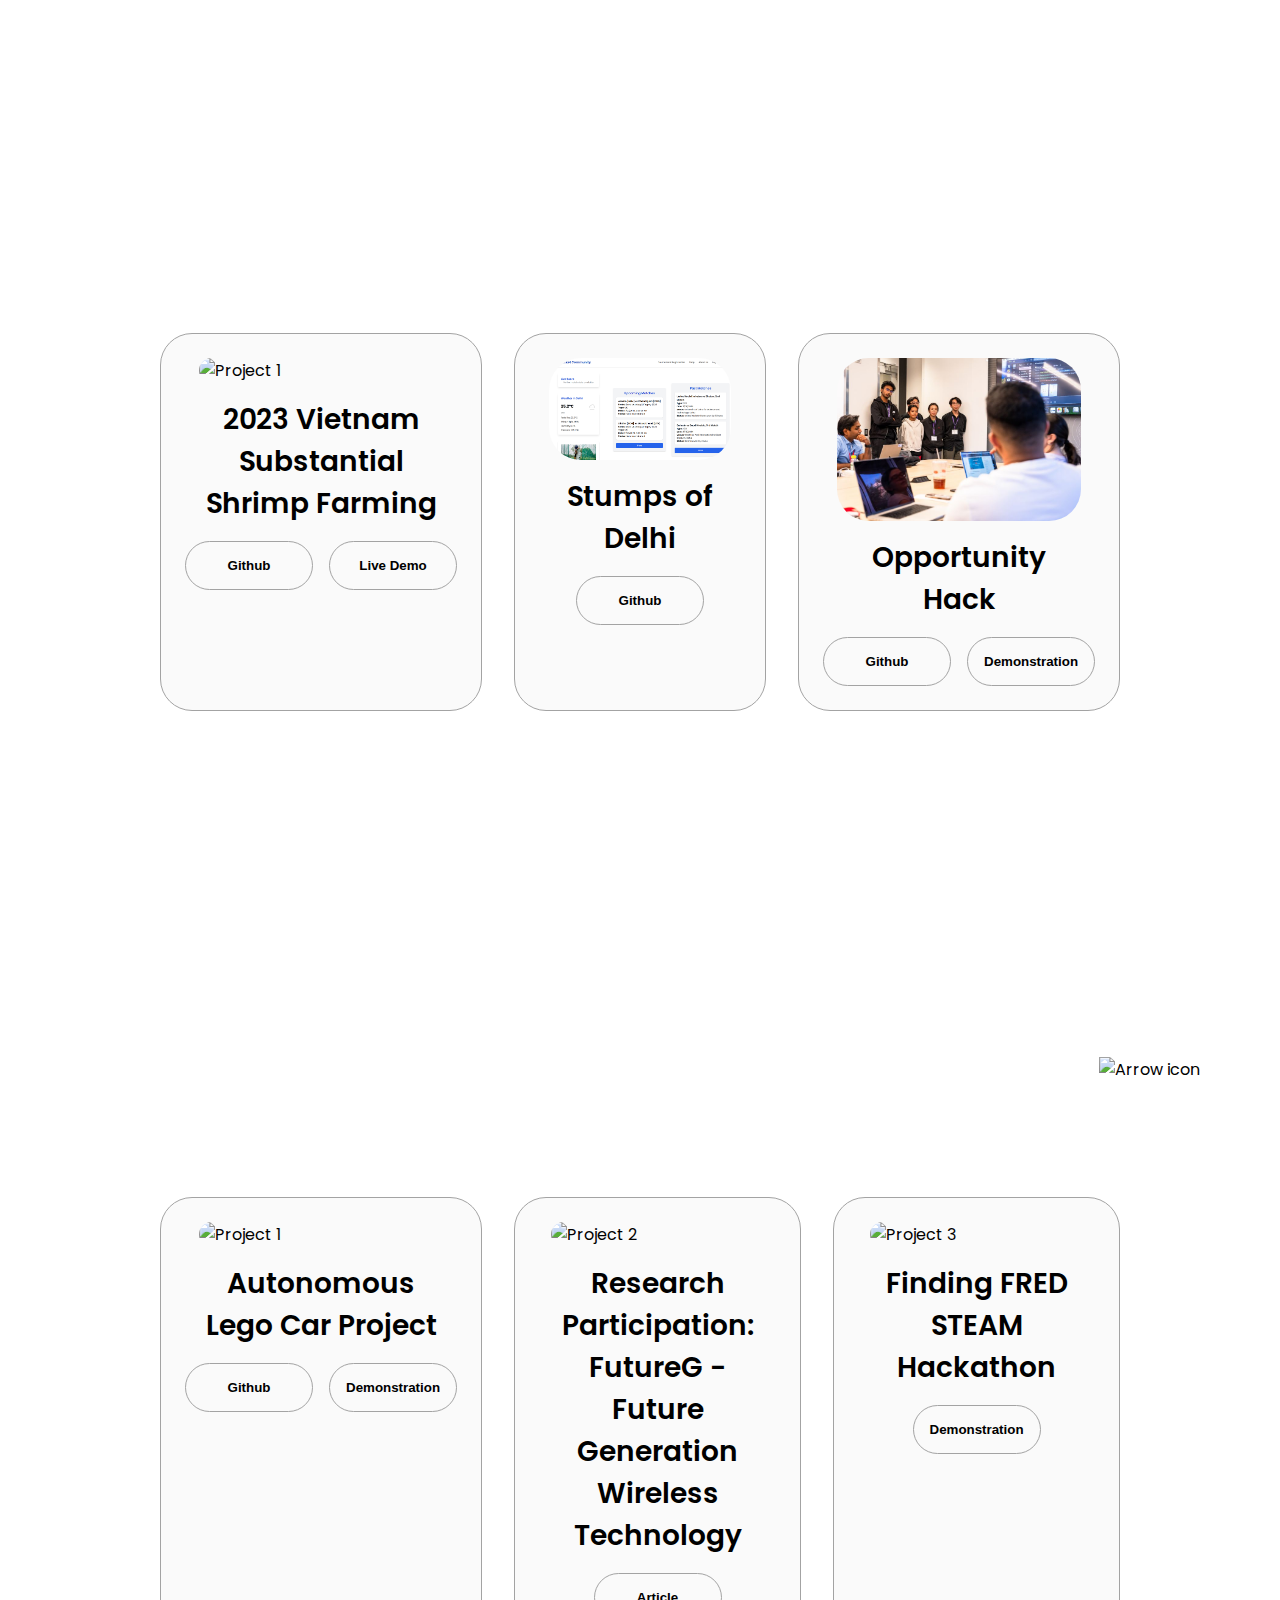
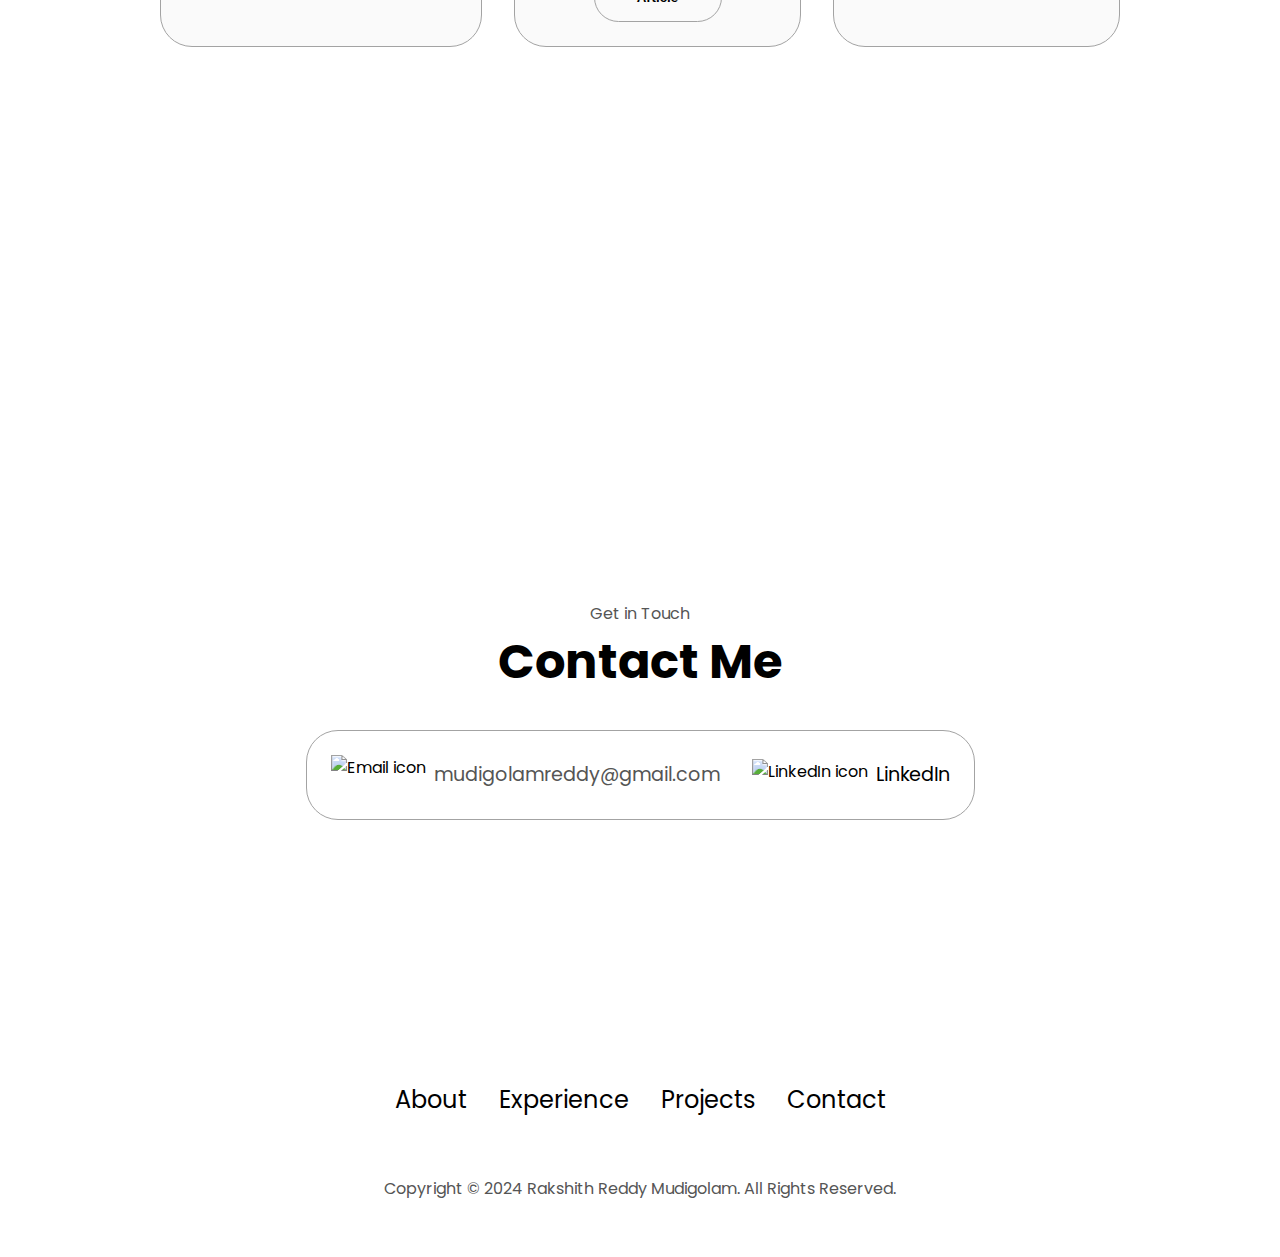
==== commit b34181d9: "updates for DS" ====
--- a/index.html
+++ b/index.html
@@ -48,9 +48,10 @@
         <div class="btn-container">
           <button
             class="btn btn-color-2"
-            onclick="window.open('./assets/resume.pdf')"
+            onclick="window.open('https://docs.google.com/document/d/1B4OQQE32DfWMV9tXRV_6Eq4gkmXa5pM7UPhaHYlr3hg/edit?usp=sharing')"
+            
           >
-            Download CV
+            Resume
           </button>
           <button class="btn btn-color-1" onclick="location.href='./#contact'">
             Contact Info
@@ -105,9 +106,12 @@
             </div>
           </div>
           <div class="text-container">
-            <p>
-              I am a dedicated Computer Science student at Arizona State University, maintaining a perfect 4.0 GPA and consistently earning a place on the Dean's List. As a New American University Scholarship holder, I have honed my technical skills in programming languages such as Java, Python, C++, JavaScript, and MATLAB. My project experience includes developing a machine learning pipeline for vehicle fuel efficiency prediction and conducting data analysis for Amazon sales trends. I have also contributed to community service projects, such as enhancing a website for a shrimp farming initiative in Vietnam. In my work experience, I have served as a Registration and Recruitment Assistant, a Math Instructional Aide, and a Lab Aide, demonstrating strong leadership, problem-solving, and communication skills. My involvement in research and hackathons, including the FutureG Summer Research Camp and the STEAM Hackathon, further underscores my commitment to advancing in the field of computer science.
-            </p>
+            <p>I’m passionate about turning complex data into actionable insights. With hands-on experience in Python, R, and SQL, I build predictive models and data pipelines that drive strategic decisions. Currently, I analyze recruitment data at ASU, boosting student engagement by 20% through data-driven strategies.</p>
+
+<p>I thrive in fast-paced environments, constantly learning and applying advanced analytics techniques. My goal? To leverage data to solve real-world problems and make an impact.</p>
+
+<p>Let’s connect—I’m always open to discussing data, tech, and innovative solutions!</p>
+
           </div>
         </div>
       </div>
@@ -124,56 +128,56 @@
       <div class="experience-details-container">
         <div class="about-containers">
           <div class="details-container">
-            <h2 class="experience-sub-title">FrameWorks/ Tools</h2>
-            <div class="article-container">
-              <article>
-                <img
-                  src="./assets/checkmark.png"
-                  alt="Experience icon"
-                  class="icon"
-                />
-                <div>
-                  <h3>React.js</h3>
-                </div>
-              </article>
-              <article>
-                <img
-                  src="./assets/checkmark.png"
-                  alt="Experience icon"
-                  class="icon"
-                />
-                <div>
-                  <h3>Tailwind.css</h3>
-                </div>
-              </article>
-              <article>
-                <img
-                  src="./assets/checkmark.png"
-                  alt="Experience icon"
-                  class="icon"
-                />
-                <div>
-                  <h3>Node.js</h3>
-                </div>
-              </article>
-              <article>
-                <img
-                  src="./assets/checkmark.png"
-                  alt="Experience icon"
-                  class="icon"
-                />
-                <div>
-                  <h3>Mongodb</h3>
-                </div>
-              </article>
-              <article>
-                <img
-                  src="./assets/checkmark.png"
-                  alt="Experience icon"
-                  class="icon"
-                />
-                <div>
-                  <h3>SupaBase</h3>
+            <h2 class="experience-sub-title">Database/ Visualization Tools</h2>
+            <div class="article-container">
+              <article>
+                <img
+                  src="./assets/checkmark.png"
+                  alt="Experience icon"
+                  class="icon"
+                />
+                <div>
+                  <h3>MySQL</h3>
+                </div>
+              </article>
+              <article>
+                <img
+                  src="./assets/checkmark.png"
+                  alt="Experience icon"
+                  class="icon"
+                />
+                <div>
+                  <h3>PostgreSQL</h3>
+                </div>
+              </article>
+              <article>
+                <img
+                  src="./assets/checkmark.png"
+                  alt="Experience icon"
+                  class="icon"
+                />
+                <div>
+                  <h3>MongoDB</h3>
+                </div>
+              </article>
+              <article>
+                <img
+                  src="./assets/checkmark.png"
+                  alt="Experience icon"
+                  class="icon"
+                />
+                <div>
+                  <h3>Tableau</h3>
+                </div>
+              </article>
+              <article>
+                <img
+                  src="./assets/checkmark.png"
+                  alt="Experience icon"
+                  class="icon"
+                />
+                <div>
+                  <h3>Power BI</h3>
                 </div>
               </article>
               
@@ -189,6 +193,36 @@
                   class="icon"
                 />
                 <div>
+                  <h3>Python</h3>
+                </div>
+              </article>
+              <article>
+                <img
+                  src="./assets/checkmark.png"
+                  alt="Experience icon"
+                  class="icon"
+                />
+                <div>
+                  <h3>R</h3>
+                </div>
+              </article>
+              <article>
+                <img
+                  src="./assets/checkmark.png"
+                  alt="Experience icon"
+                  class="icon"
+                />
+                <div>
+                  <h3>SQL</h3>
+                </div>
+              </article>
+              <article>
+                <img
+                  src="./assets/checkmark.png"
+                  alt="Experience icon"
+                  class="icon"
+                />
+                <div>
                   <h3>Java</h3>
                 </div>
               </article>
@@ -199,37 +233,7 @@
                   class="icon"
                 />
                 <div>
-                  <h3>Python</h3>
-                </div>
-              </article>
-              <article>
-                <img
-                  src="./assets/checkmark.png"
-                  alt="Experience icon"
-                  class="icon"
-                />
-                <div>
-                  <h3>R</h3>
-                </div>
-              </article>
-              <article>
-                <img
-                  src="./assets/checkmark.png"
-                  alt="Experience icon"
-                  class="icon"
-                />
-                <div>
-                  <h3>C++/ C</h3>
-                </div>
-              </article>
-              <article>
-                <img
-                  src="./assets/checkmark.png"
-                  alt="Experience icon"
-                  class="icon"
-                />
-                <div>
-                  <h3>JavaFx</h3>
+                  <h3>JavaScript</h3>
                 </div>
               </article>
               
@@ -250,6 +254,137 @@
       <h1 class="title">Projects/ Participation</h1>
       <div class="experience-details-container">
         <div class="about-containers">
+
+
+          <div class="details-container color-container">
+            <div class="article-container">
+              <img
+                src="./assets/dat2.png"
+                alt="Project 2"
+                class="project-img"
+              />
+            </div>
+            <h2 class="experience-sub-title project-title">Automotive Predictive Analysis: Vehicle Fuel Efficiency</h2>
+            <div class="btn-container">
+              <button
+                class="btn btn-color-2 project-btn"
+                onclick="window.open('https://github.com/rakshith0304/predictive-model-on-fuel_efficiency_and_vehicle_performance')"
+              >
+                Github
+              </button>
+              <button
+                class="btn btn-color-2 project-btn"
+                onclick="window.open('./assets/datp2.pdf')"
+              >
+                Live Demo
+              </button>
+            </div>
+          </div>
+
+
+
+
+
+          <div class="details-container color-container">
+            <div class="article-container">
+              <img
+                src="./assets/dat1.png"
+                alt="Project 3"
+                class="project-img"
+              />
+            </div>
+            <h2 class="experience-sub-title project-title">Amazon Sales and Profit Trend Analysis</h2>
+            <div class="btn-container">
+              <button
+                class="btn btn-color-2 project-btn"
+                onclick="window.open('https://github.com/rakshith0304/Data-analysis-on-profit_insights_and_sales_performance')"
+              >
+                Github
+              </button>
+              <button
+                class="btn btn-color-2 project-btn"
+                onclick="window.open('./assets/datp1.html')"
+              >
+                Live Demo
+              </button>
+            </div>
+          </div>
+
+
+
+
+
+          <div class="details-container color-container">
+            <div class="article-container">
+              <img
+                src="./assets/keto.png"
+                alt="Project 2"
+                class="project-img"
+              />
+            </div>
+            <h2 class="experience-sub-title project-title">KetoDito: With USDA API
+            </h2>
+            <div class="btn-container">
+              <button
+                class="btn btn-color-2 project-btn"
+                onclick="window.open('https://github.com/rakshith0304/Keto_react')"
+              >
+                Github
+              </button>
+              <button
+                class="btn btn-color-2 project-btn"
+                onclick="window.open('https://ketodito.netlify.app/')"
+              >
+                Live Demo
+              </button>
+            </div>
+          </div>
+
+
+
+
+
+        </div>
+      </div>
+    </section>
+
+
+
+    <section id="projects">
+      <div class="experience-details-container">
+        <div class="about-containers">
+
+
+
+
+          <div class="details-container color-container">
+            <div class="article-container">
+              <img
+                src="./assets/shrimp.jpg"
+                alt="Project 1"
+                class="project-img"
+              />
+            </div>
+            <h2 class="experience-sub-title project-title">2023 Vietnam Substantial Shrimp Farming</h2>
+            <div class="btn-container">
+              <button
+                class="btn btn-color-2 project-btn"
+                onclick="window.open('https://github.com/rakshith0304/Shrimp-Farming-Team-2023')"
+              >
+                Github
+              </button>
+              <button
+                class="btn btn-color-2 project-btn"
+                onclick="window.open('https://asu-vietnam-shrimp-farming-epics-.glitch.me/')"
+              >
+                Live Demo
+              </button>
+            </div>
+          </div>
+
+
+
+
           <div class="details-container color-container">
             <div class="article-container">
               <img
@@ -268,33 +403,11 @@
               </button>
             </div>
           </div>
-          <div class="details-container color-container">
-            <div class="article-container">
-              <img
-                src="./assets/keto.png"
-                alt="Project 2"
-                class="project-img"
-              />
-            </div>
-            <h2 class="experience-sub-title project-title">KetoDito: With USDA API
-            </h2>
-            <div class="btn-container">
-              <button
-                class="btn btn-color-2 project-btn"
-                onclick="window.open('https://github.com/rakshith0304/Keto_react')"
-              >
-                Github
-              </button>
-              <button
-                class="btn btn-color-2 project-btn"
-                onclick="window.open('https://ketodito.netlify.app/')"
-              >
-                Live Demo
-              </button>
-
-
-            </div>
-          </div>
+
+
+
+
+          
           <div class="details-container color-container">
             <div class="article-container">
               <img
@@ -320,87 +433,10 @@
               </button>
             </div>
           </div>
-        </div>
-      </div>
-      
-    </section>
-
-    <section id="projects">
-
-      <div class="experience-details-container">
-        <div class="about-containers">
-          <div class="details-container color-container">
-            <div class="article-container">
-              <img
-                src="./assets/shrimp.jpg"
-                alt="Project 1"
-                class="project-img"
-              />
-            </div>
-            <h2 class="experience-sub-title project-title">2023 Vietnam Substantial Shrimp Farming</h2>
-            <div class="btn-container">
-              <button
-                class="btn btn-color-2 project-btn"
-                onclick="window.open('https://github.com/rakshith0304/Shrimp-Farming-Team-2023')"
-              >
-                Github
-              </button>
-              <button
-                class="btn btn-color-2 project-btn"
-                onclick="window.open('https://asu-vietnam-shrimp-farming-epics-.glitch.me/')"
-              >
-                Live Demo
-              </button>
-            </div>
-          </div>
-          <div class="details-container color-container">
-            <div class="article-container">
-              <img
-                src="./assets/dat2.png"
-                alt="Project 2"
-                class="project-img"
-              />
-            </div>
-            <h2 class="experience-sub-title project-title">Predictive model on fuel efficiency and vehicle performance</h2>
-            <div class="btn-container">
-              <button
-                class="btn btn-color-2 project-btn"
-                onclick="window.open('https://github.com/rakshith0304/predictive-model-on-fuel_efficiency_and_vehicle_performance')"
-              >
-                Github
-              </button>
-              <button
-                class="btn btn-color-2 project-btn"
-                onclick="window.open('./assets/datp2.pdf')"
-              >
-                Live Demo
-              </button>
-            </div>
-          </div>
-          <div class="details-container color-container">
-            <div class="article-container">
-              <img
-                src="./assets/dat1.png"
-                alt="Project 3"
-                class="project-img"
-              />
-            </div>
-            <h2 class="experience-sub-title project-title">Data analysis on profit insights and sales performance</h2>
-            <div class="btn-container">
-              <button
-                class="btn btn-color-2 project-btn"
-                onclick="window.open('https://github.com/rakshith0304/Data-analysis-on-profit_insights_and_sales_performance')"
-              >
-                Github
-              </button>
-              <button
-                class="btn btn-color-2 project-btn"
-                onclick="window.open('./assets/datp1.html')"
-              >
-                Live Demo
-              </button>
-            </div>
-          </div>
+
+
+
+
         </div>
       </div>
       <img
@@ -410,10 +446,17 @@
         
       />
     </section>
+
+
+
+
     <section id="projects">
-      
       <div class="experience-details-container">
         <div class="about-containers">
+
+
+
+
           <div class="details-container color-container">
             <div class="article-container">
               <img
@@ -438,6 +481,10 @@
               </button>
             </div>
           </div>
+
+
+
+
           <div class="details-container color-container">
             <div class="article-container">
               <img
@@ -457,6 +504,11 @@
               </button>
             </div>
           </div>
+
+
+
+
+
           <div class="details-container color-container">
             <div class="article-container">
               <img
@@ -476,10 +528,18 @@
               </button>
             </div>
           </div>
-        </div>
-      </div>
-      
-    </section>
+
+
+
+
+
+        </div>
+      </div>
+    </section>
+
+
+
+
     <section id="contact">
       <p class="section__text__p1">Get in Touch</p>
       <h1 class="title">Contact Me</h1>
@@ -490,7 +550,7 @@
             alt="Email icon"
             class="icon contact-icon email-icon"
           />
-          <p>rakshith3040@gmail.com</p>
+          <p>mudigolamreddy@gmail.com</p>
         </div>
         <div class="contact-info-container">
           <img
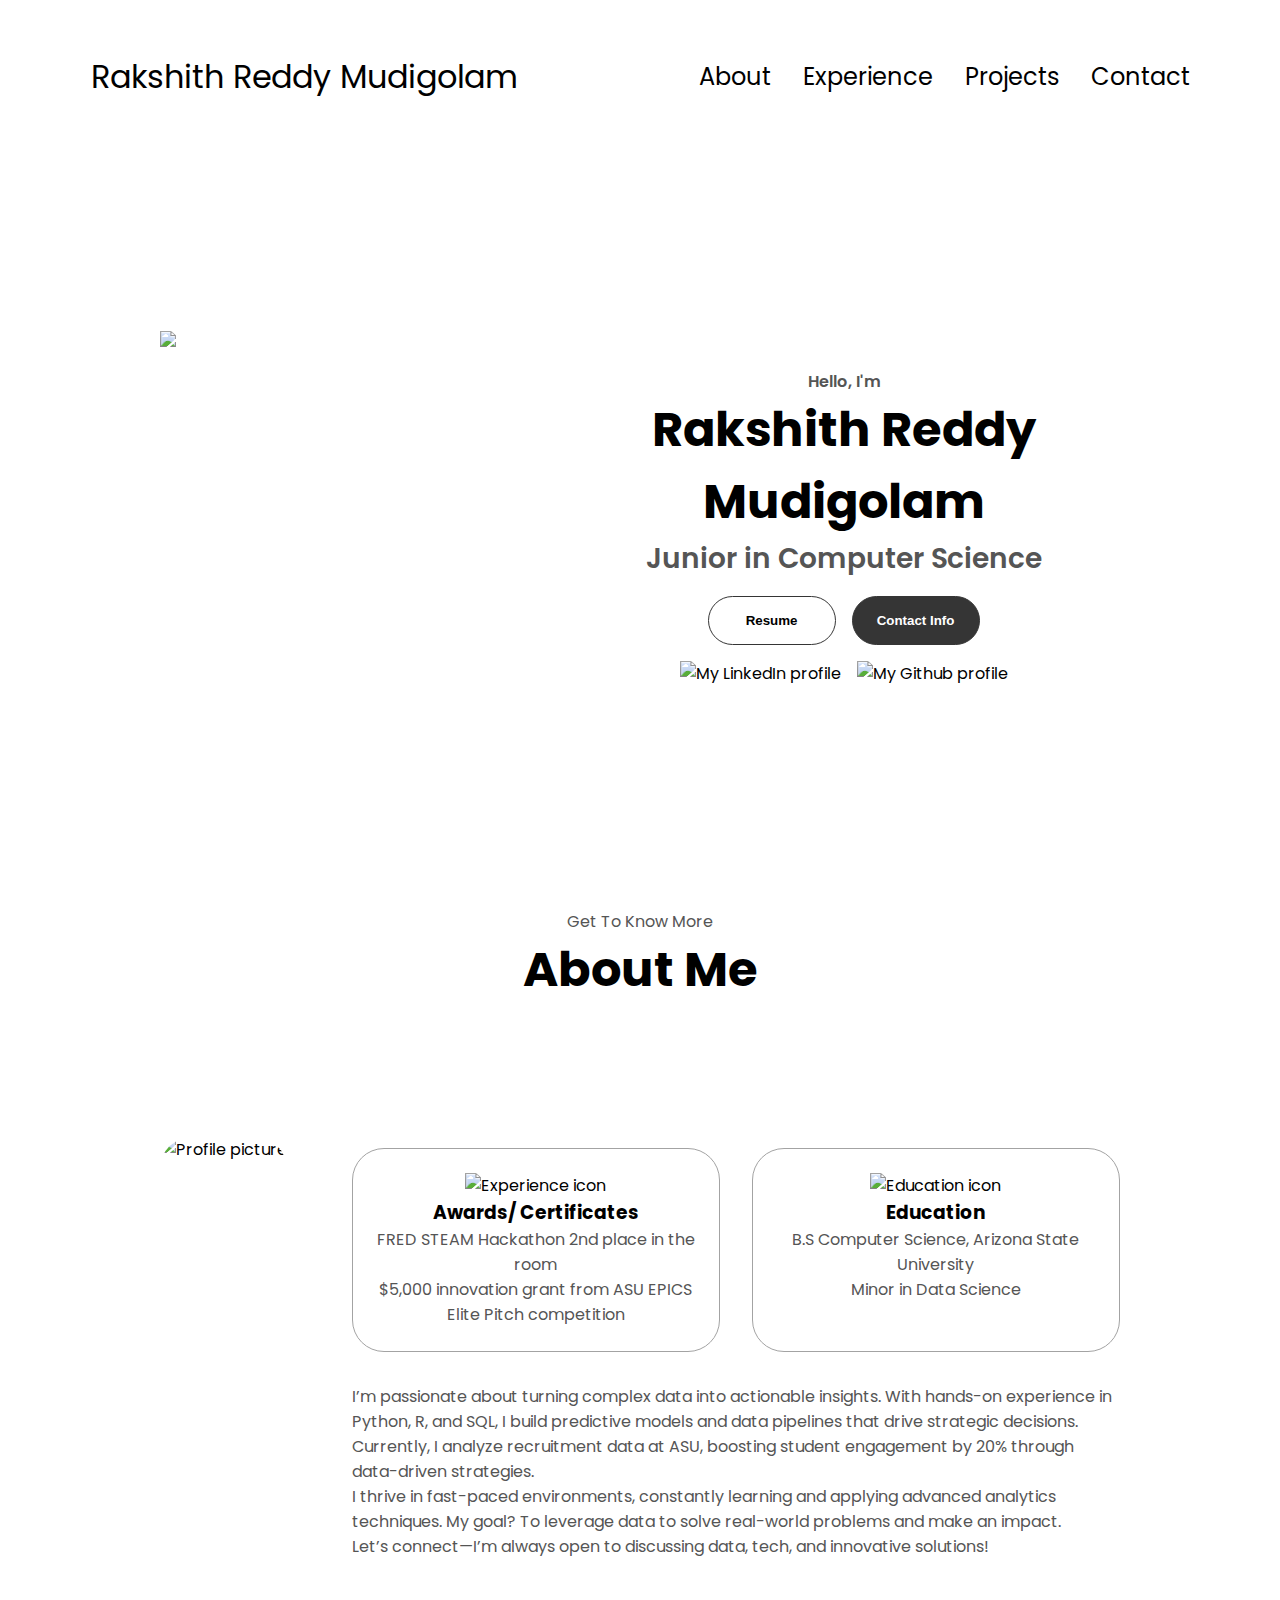
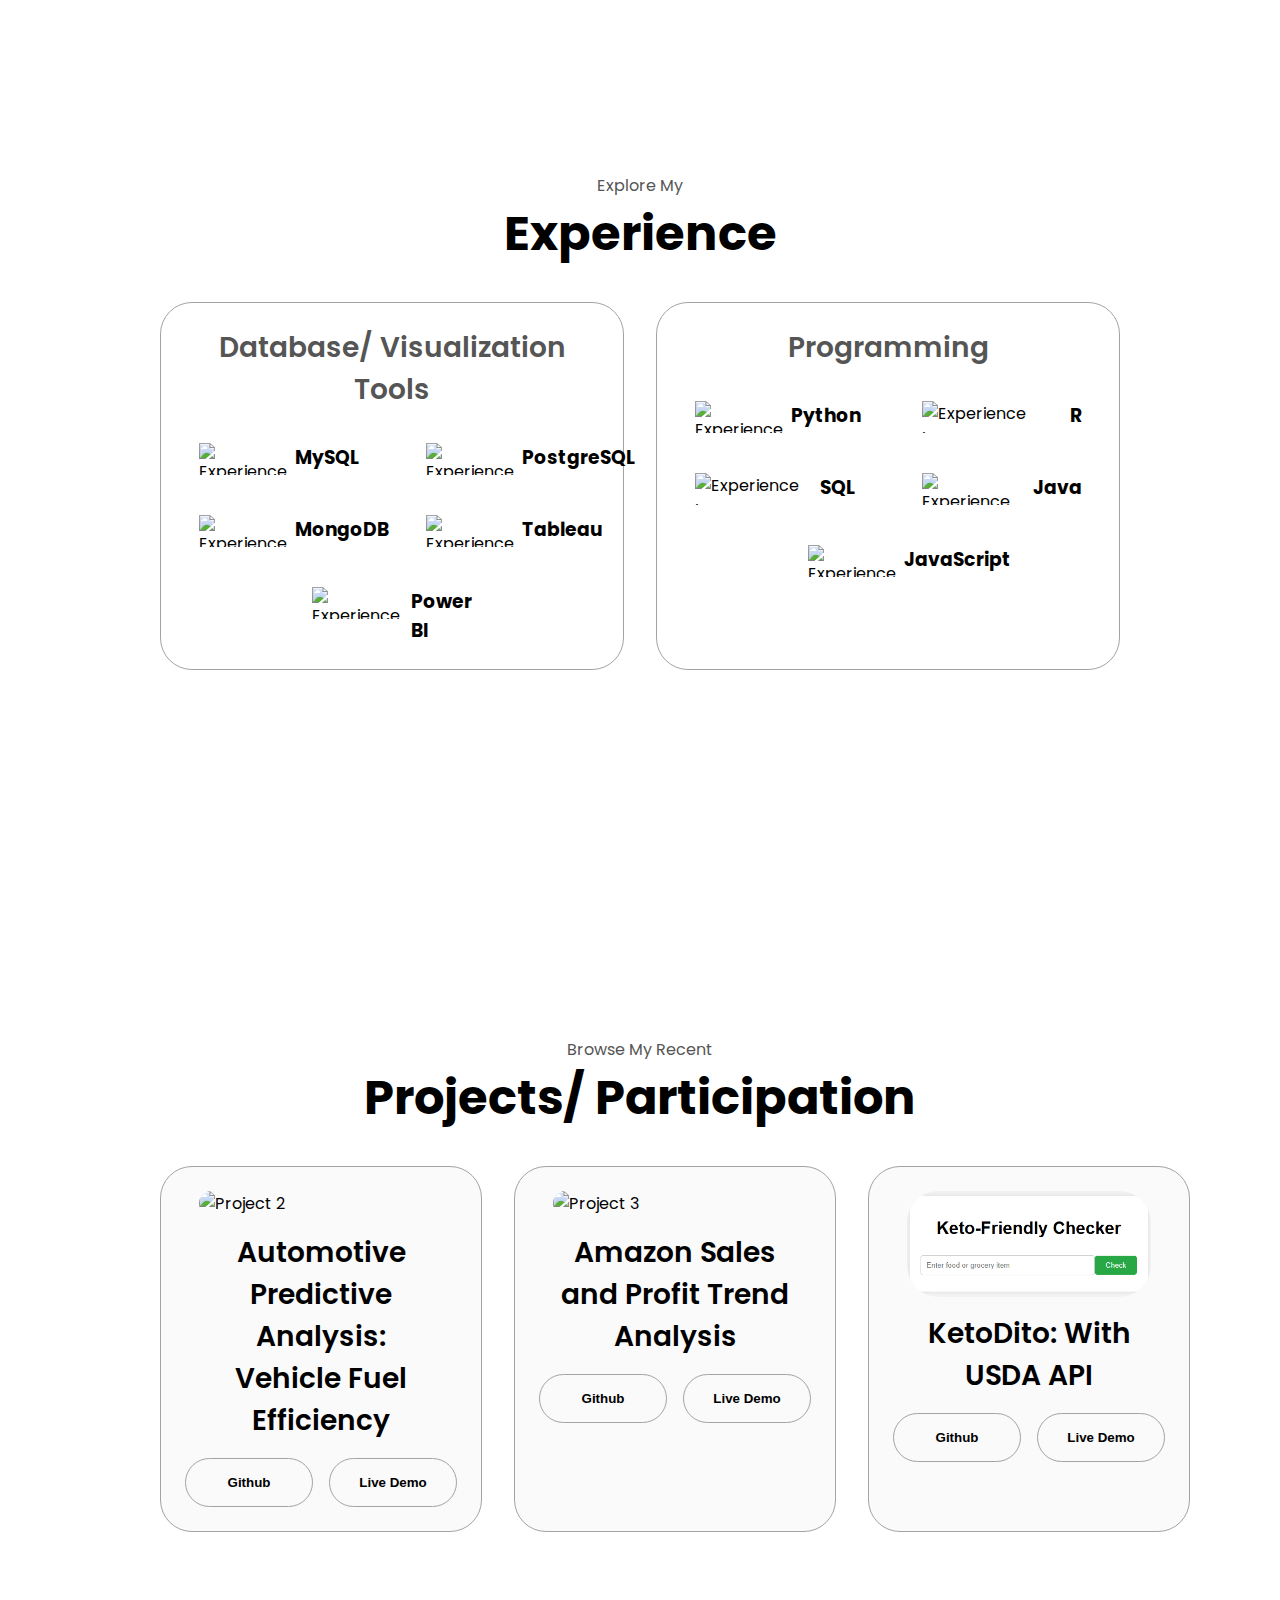
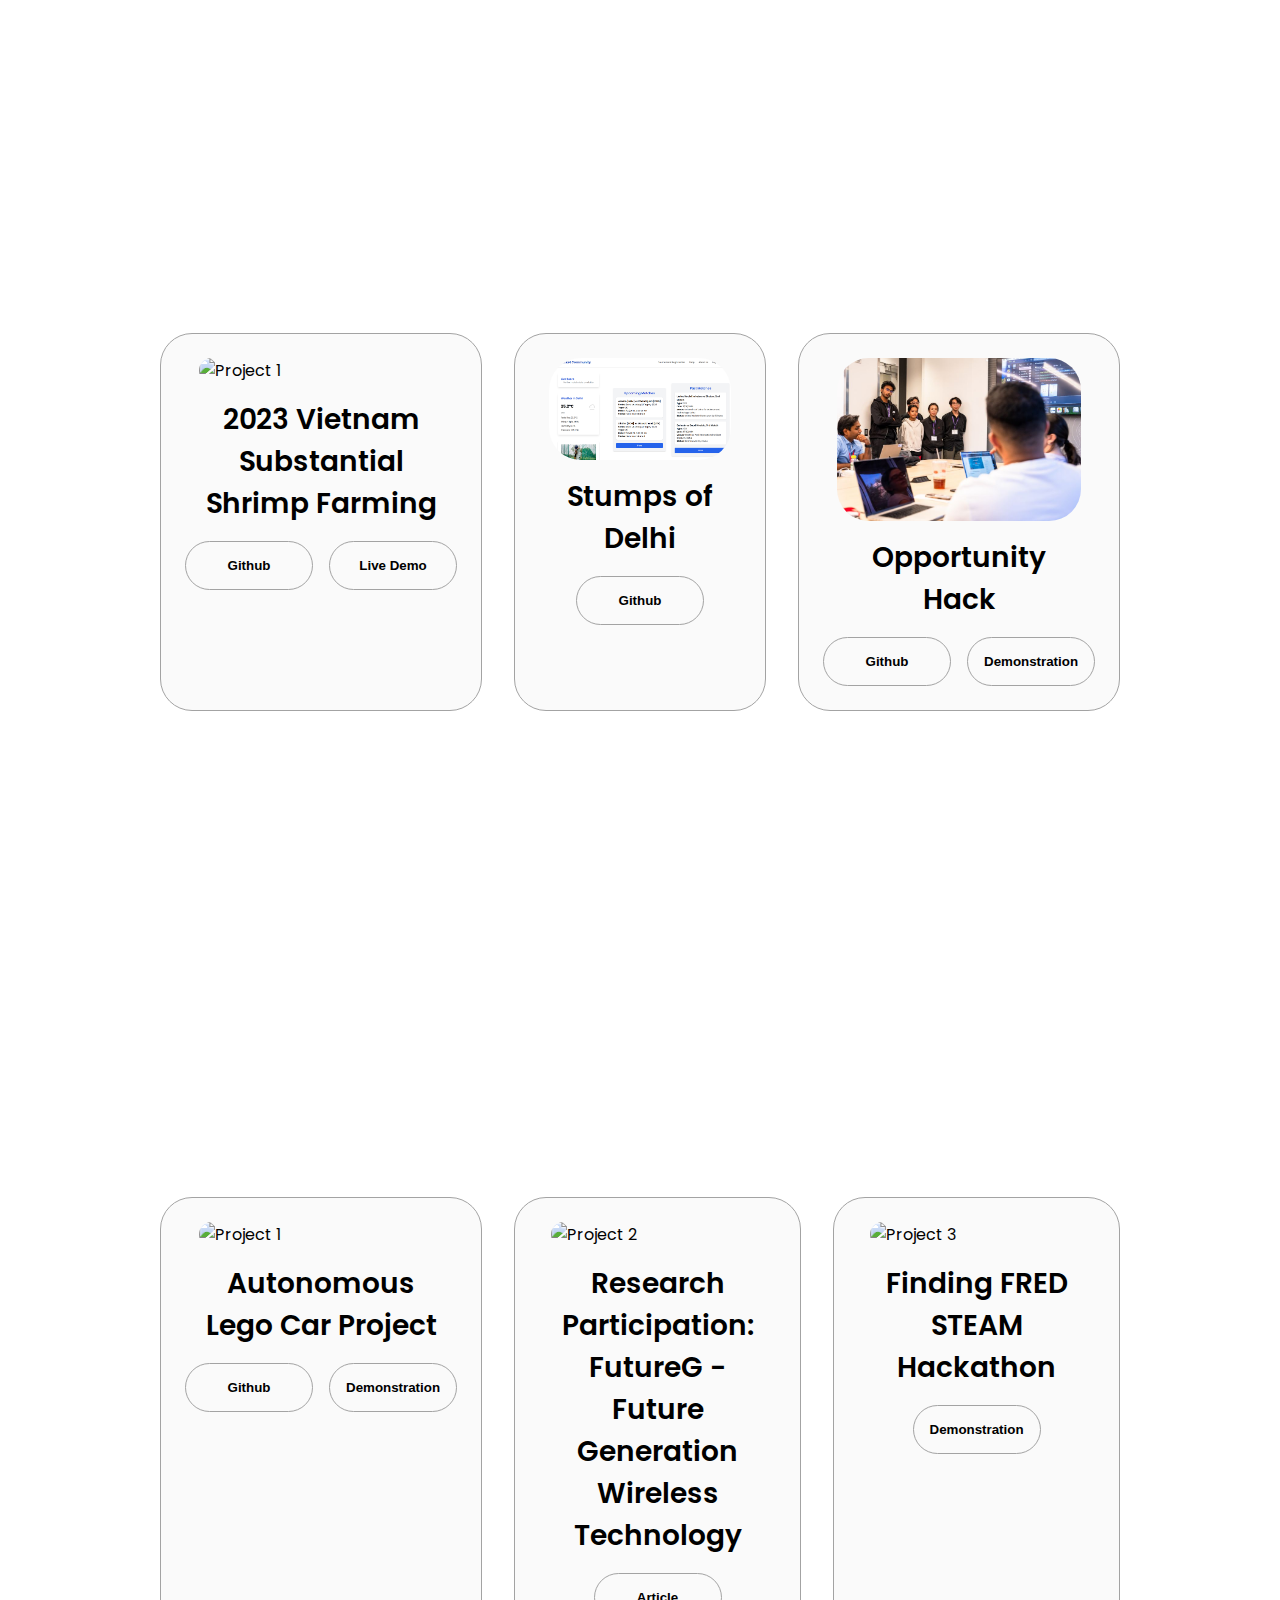
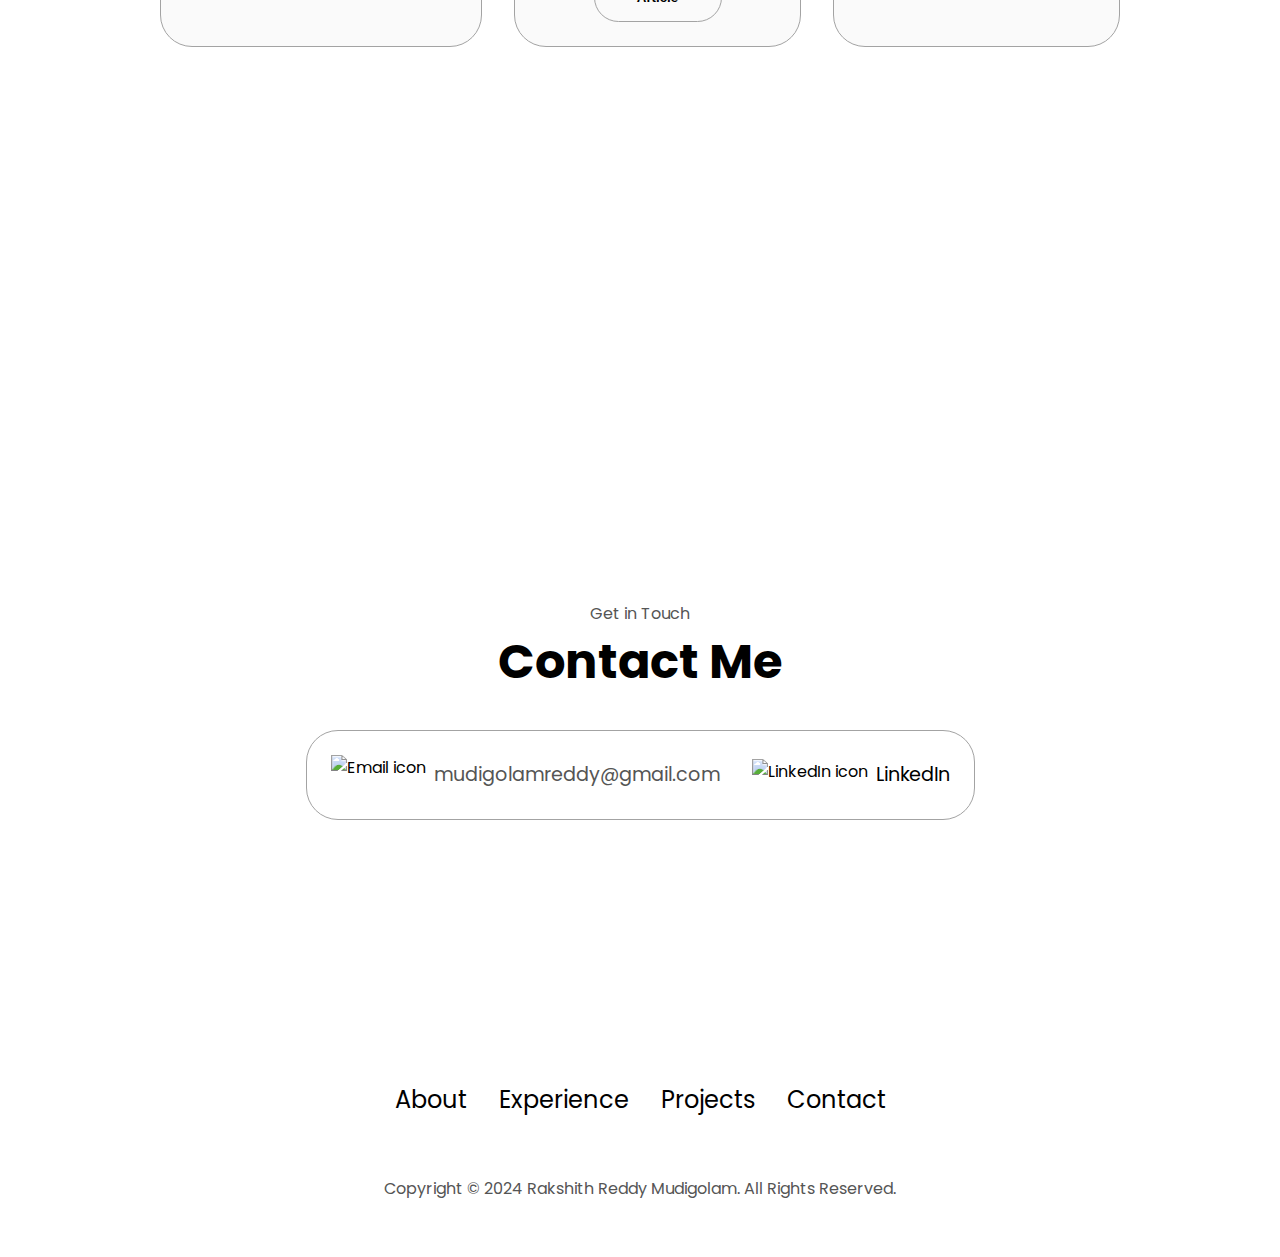
==== commit d104ac73: "removed arrrow" ====
--- a/index.html
+++ b/index.html
@@ -115,12 +115,6 @@
           </div>
         </div>
       </div>
-      <img
-        src="./assets/arrow.png"
-        alt="Arrow icon"
-        class="icon arrow"
-        onclick="location.href='./#experience'"
-      />
     </section>
     <section id="experience">
       <p class="section__text__p1">Explore My</p>
@@ -242,12 +236,6 @@
           </div>
         </div>
       </div>
-      <img
-        src="./assets/arrow.png"
-        alt="Arrow icon"
-        class="icon arrow"
-        onclick="location.href='./#projects'"
-      />
     </section>
     <section id="projects">
       <p class="section__text__p1">Browse My Recent</p>
@@ -439,12 +427,6 @@
 
         </div>
       </div>
-      <img
-        src="./assets/arrow.png"
-        alt="Arrow icon"
-        class="icon arrow"
-        
-      />
     </section>
 
 
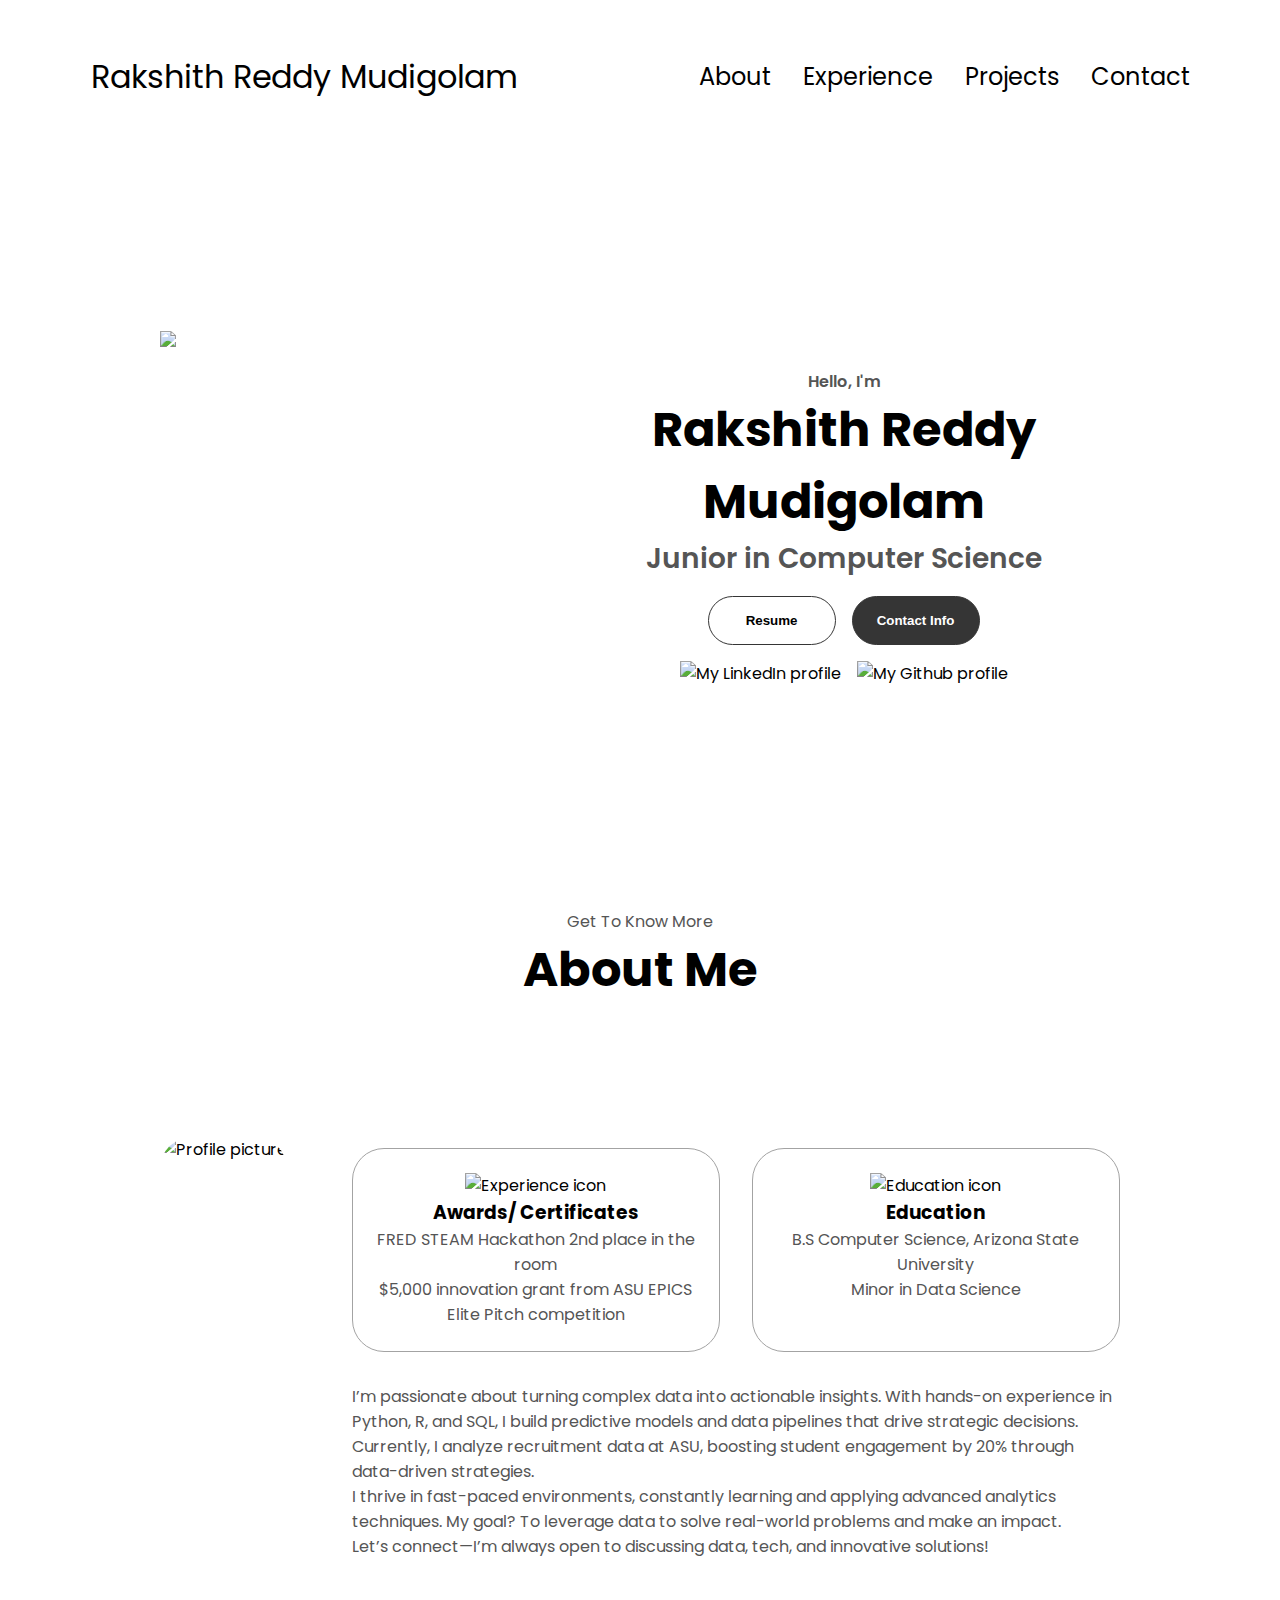
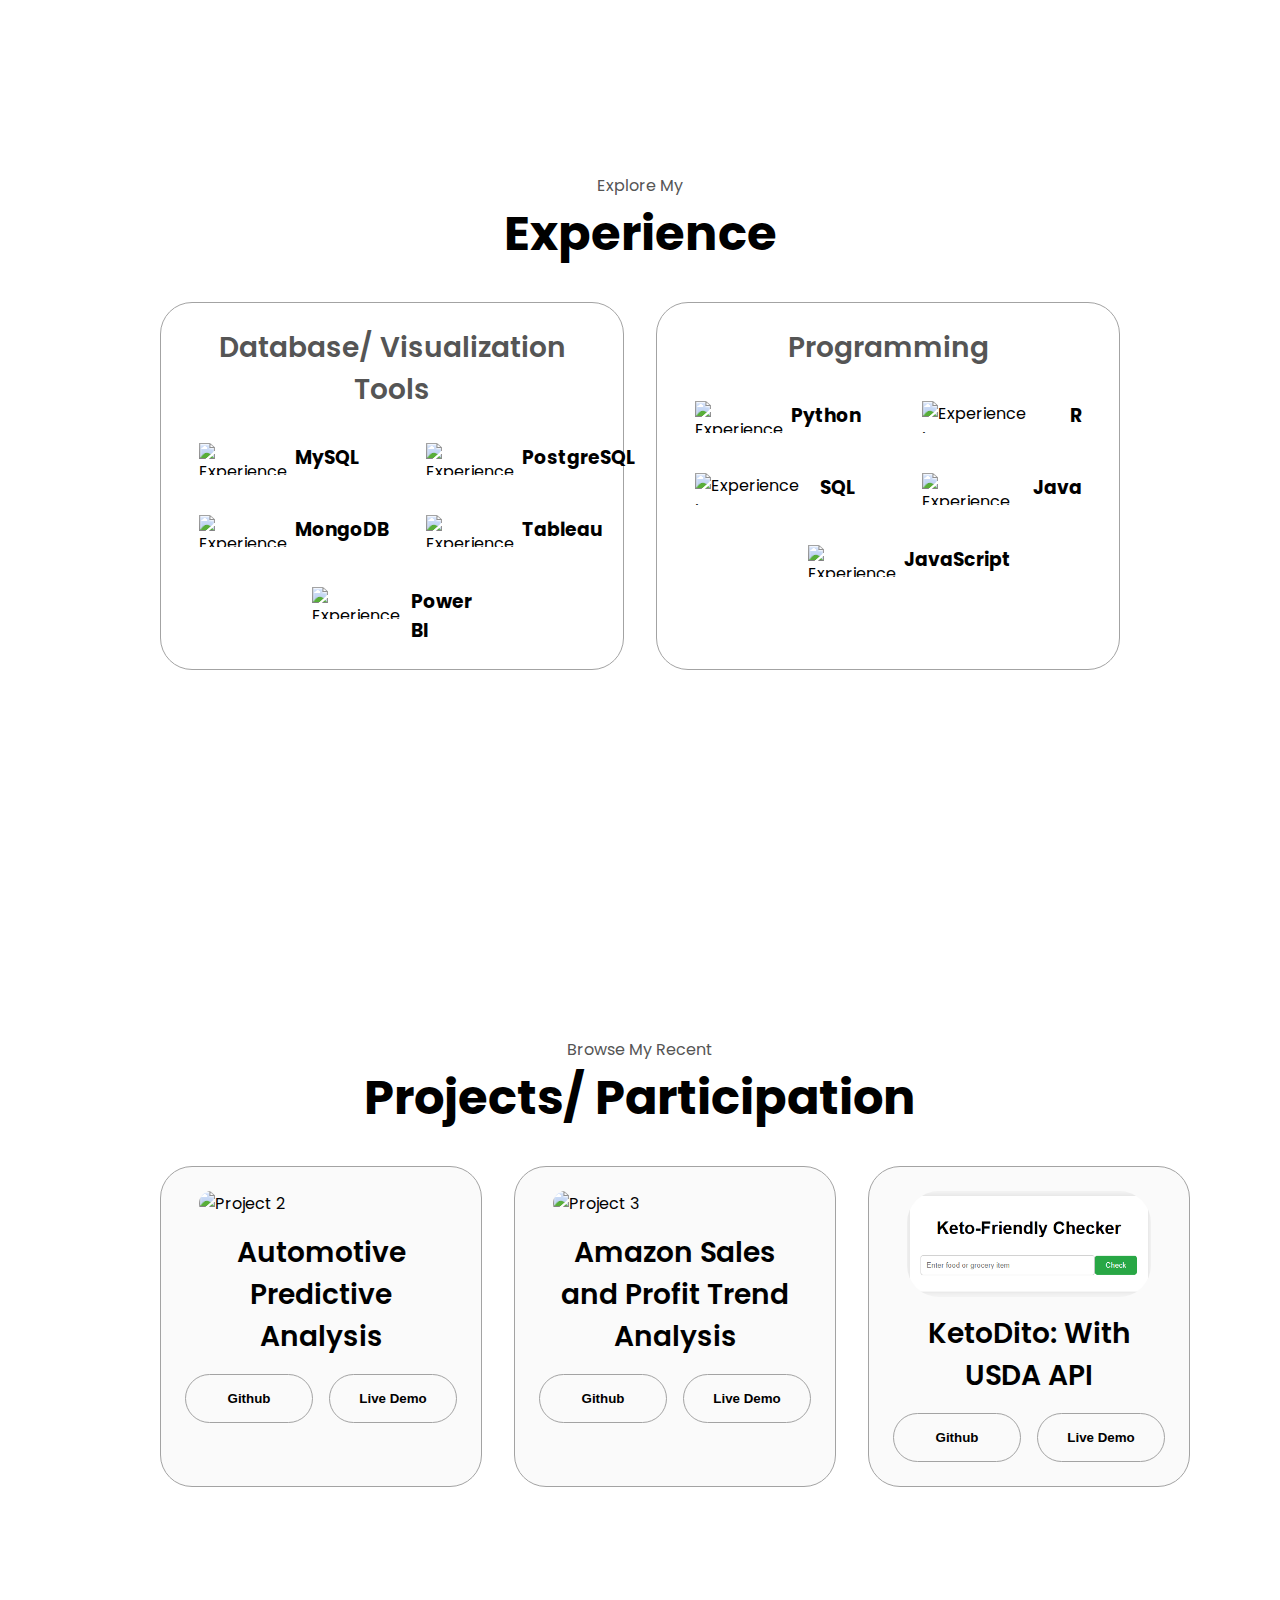
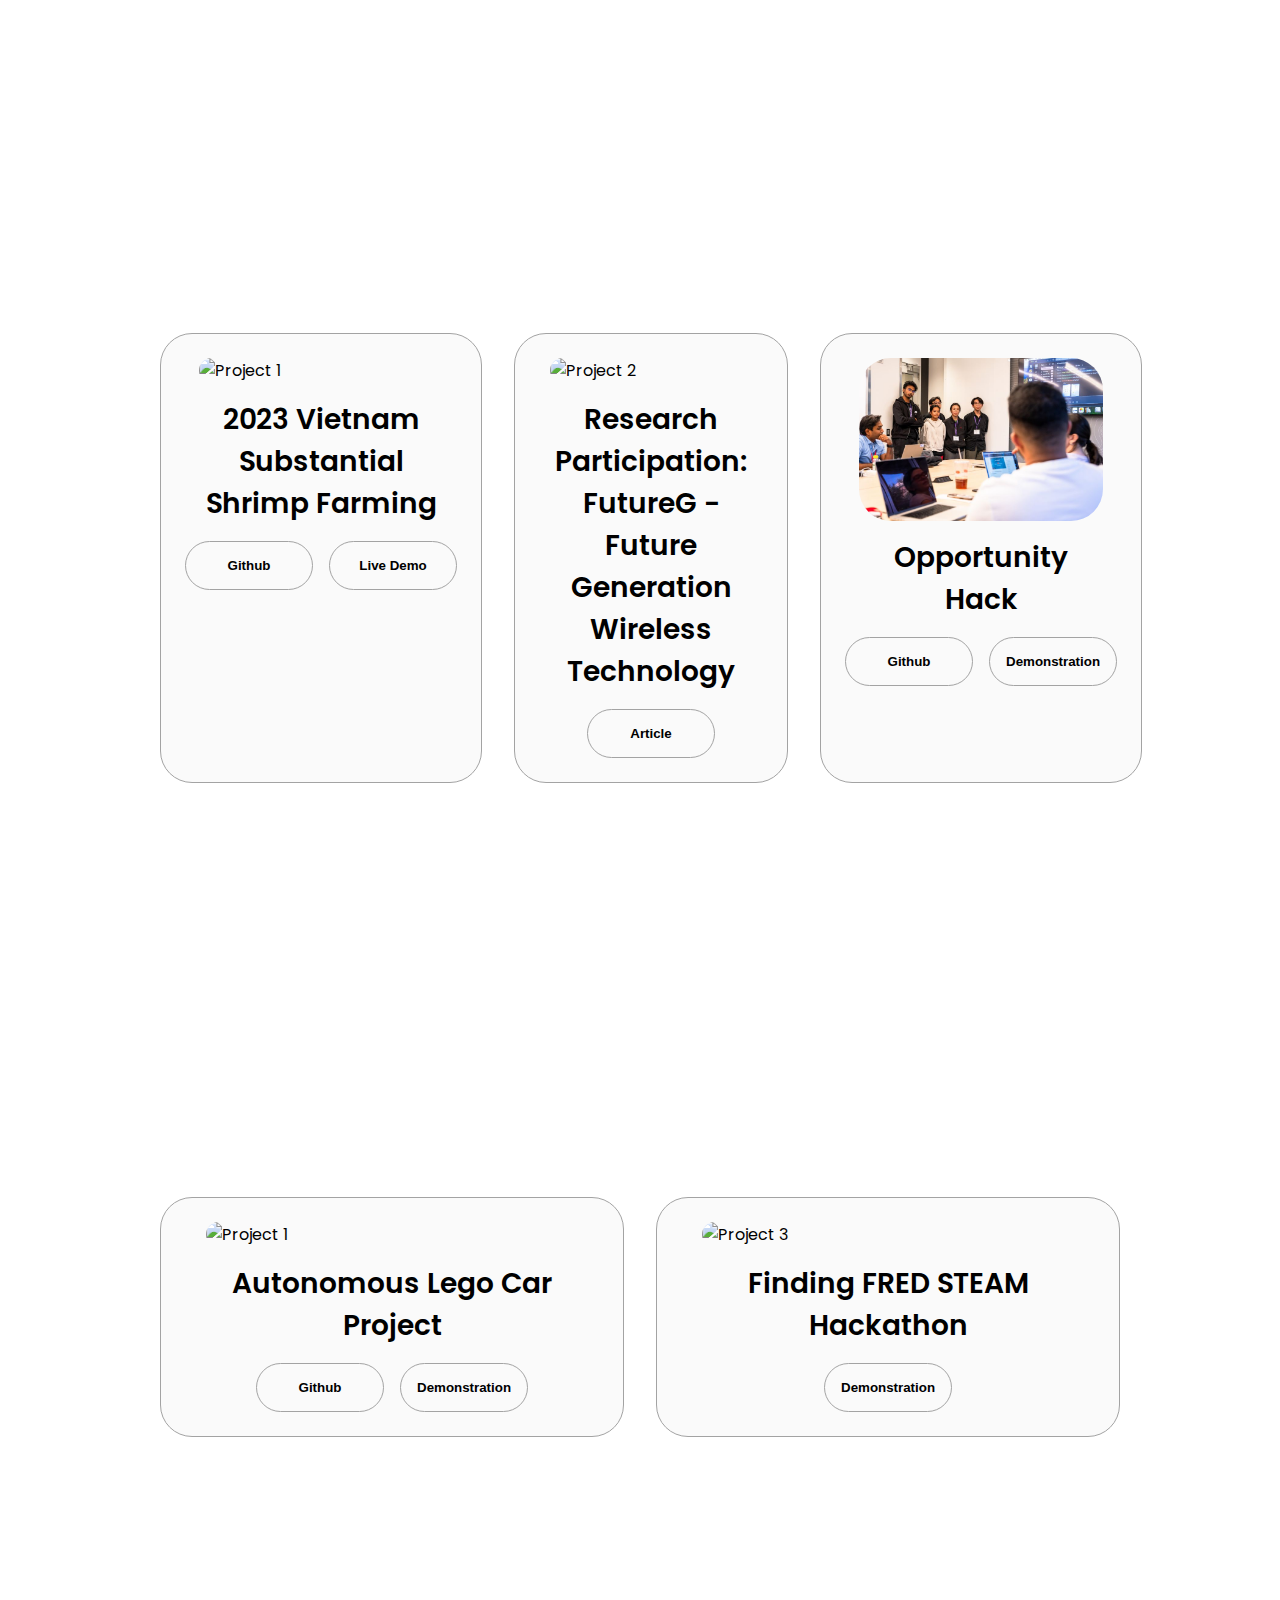
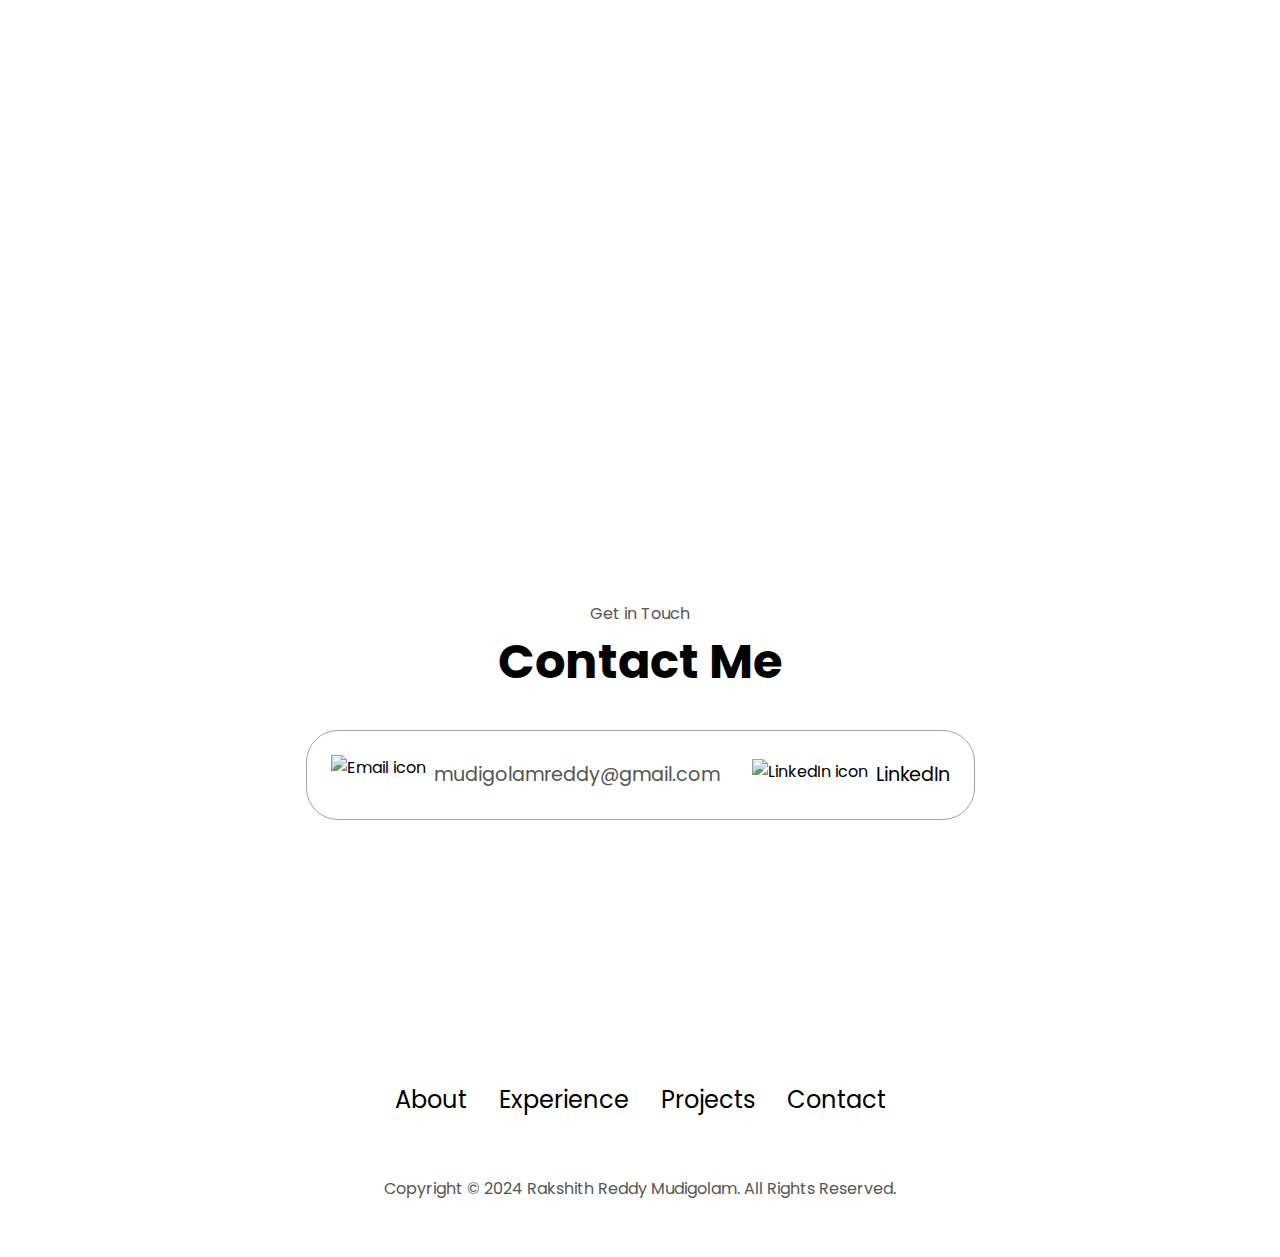
==== commit 022d6f6e: "small updates" ====
--- a/index.html
+++ b/index.html
@@ -48,7 +48,7 @@
         <div class="btn-container">
           <button
             class="btn btn-color-2"
-            onclick="window.open('https://docs.google.com/document/d/1B4OQQE32DfWMV9tXRV_6Eq4gkmXa5pM7UPhaHYlr3hg/edit?usp=sharing')"
+            onclick="window.open('https://drive.google.com/file/d/1di9Hz9mfD0ogAf7TA0s8_NuKfUMI7Qsn/view?usp=drive_link')"
             
           >
             Resume
@@ -252,7 +252,7 @@
                 class="project-img"
               />
             </div>
-            <h2 class="experience-sub-title project-title">Automotive Predictive Analysis: Vehicle Fuel Efficiency</h2>
+            <h2 class="experience-sub-title project-title">Automotive Predictive Analysis</h2>
             <div class="btn-container">
               <button
                 class="btn btn-color-2 project-btn"
@@ -373,7 +373,7 @@
 
 
 
-          <div class="details-container color-container">
+          <!-- <div class="details-container color-container">
             <div class="article-container">
               <img
                 src="./assets/stumps.png"
@@ -390,8 +390,26 @@
                 Github
               </button>
             </div>
-          </div>
-
+          </div> -->
+          <div class="details-container color-container">
+            <div class="article-container">
+              <img
+                src="./assets/May-10-1-1920x1080-1.jpg"
+                alt="Project 2"
+                class="project-img"
+              />
+            </div>
+            <h2 class="experience-sub-title project-title">Research Participation: FutureG - Future Generation Wireless Technology
+            </h2>
+            <div class="btn-container">
+              <button
+                class="btn btn-color-2 project-btn"
+                onclick="window.open('https://fullcircle.asu.edu/students/educating-future-technology-engineers/')"
+              >
+                Article
+              </button>
+            </div>
+          </div>
 
 
 
@@ -467,25 +485,7 @@
 
 
 
-          <div class="details-container color-container">
-            <div class="article-container">
-              <img
-                src="./assets/May-10-1-1920x1080-1.jpg"
-                alt="Project 2"
-                class="project-img"
-              />
-            </div>
-            <h2 class="experience-sub-title project-title">Research Participation: FutureG - Future Generation Wireless Technology
-            </h2>
-            <div class="btn-container">
-              <button
-                class="btn btn-color-2 project-btn"
-                onclick="window.open('https://fullcircle.asu.edu/students/educating-future-technology-engineers/')"
-              >
-                Article
-              </button>
-            </div>
-          </div>
+          
 
 
 
